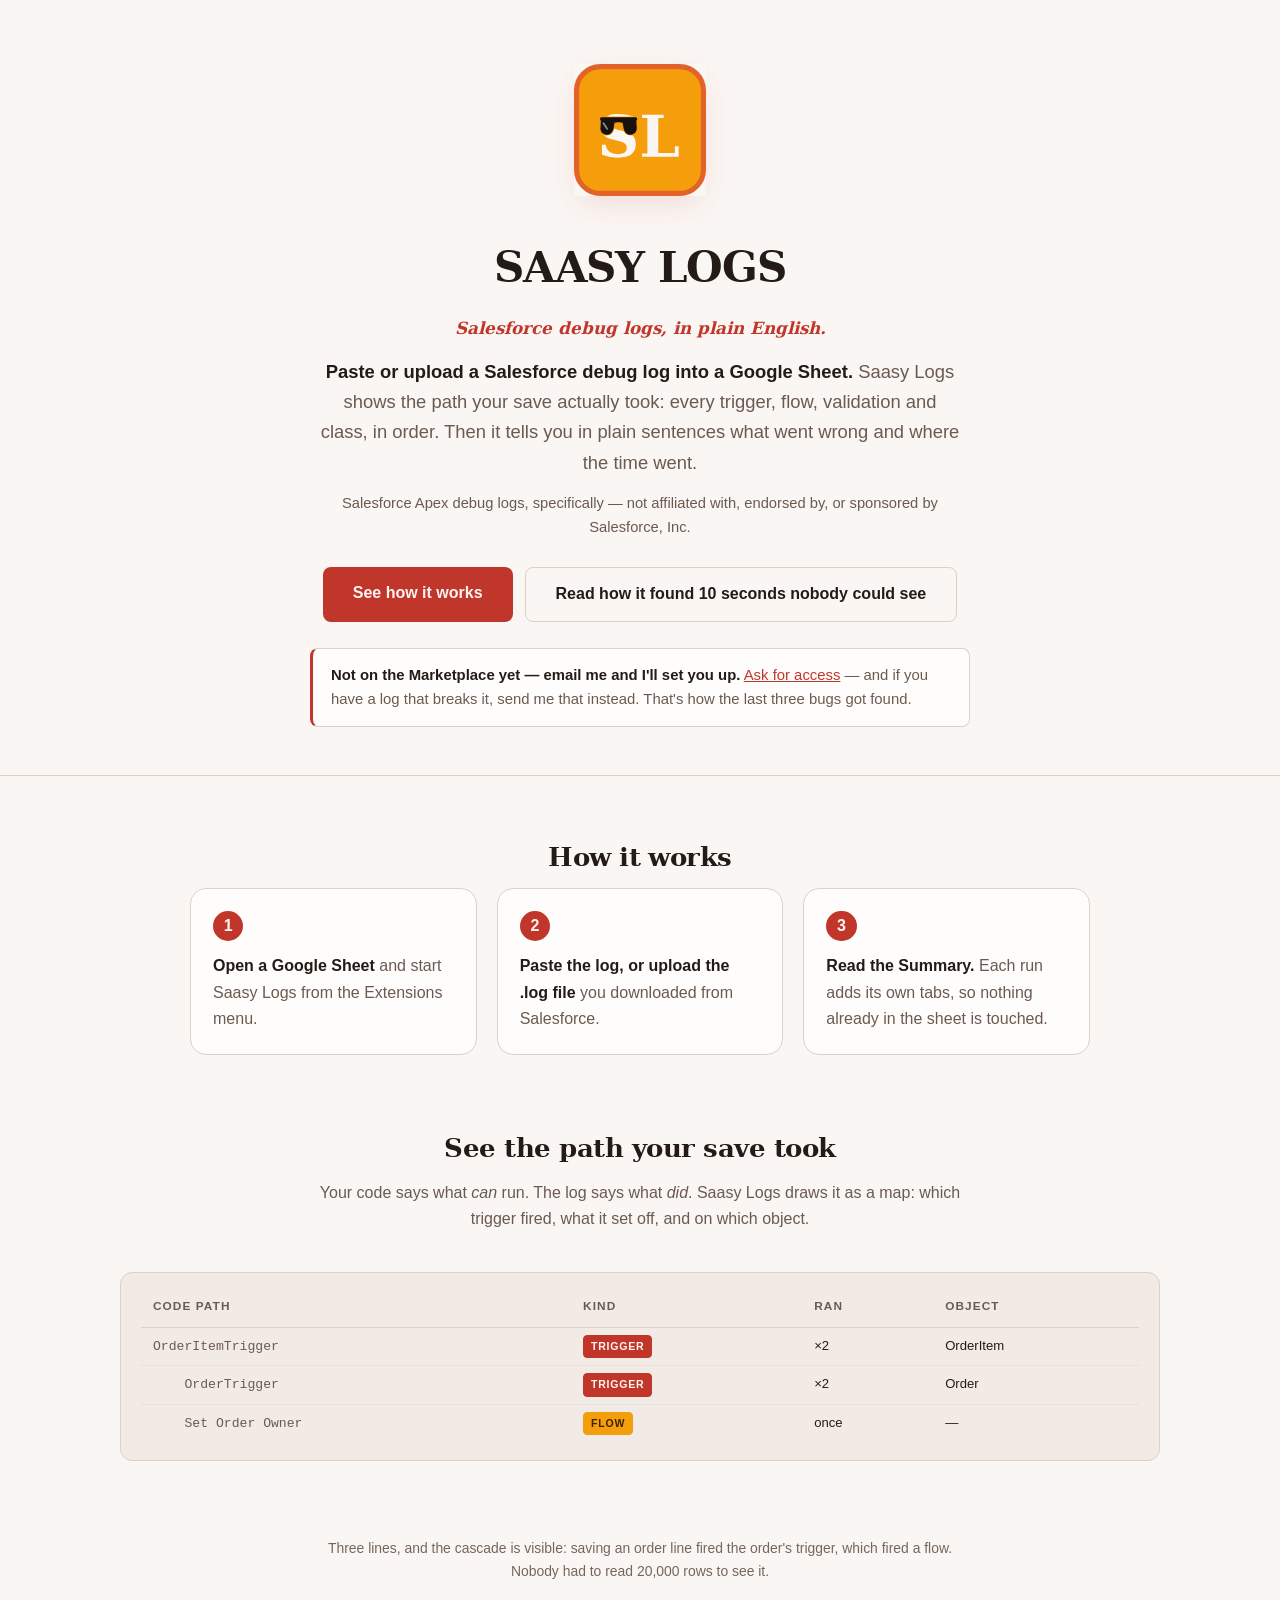
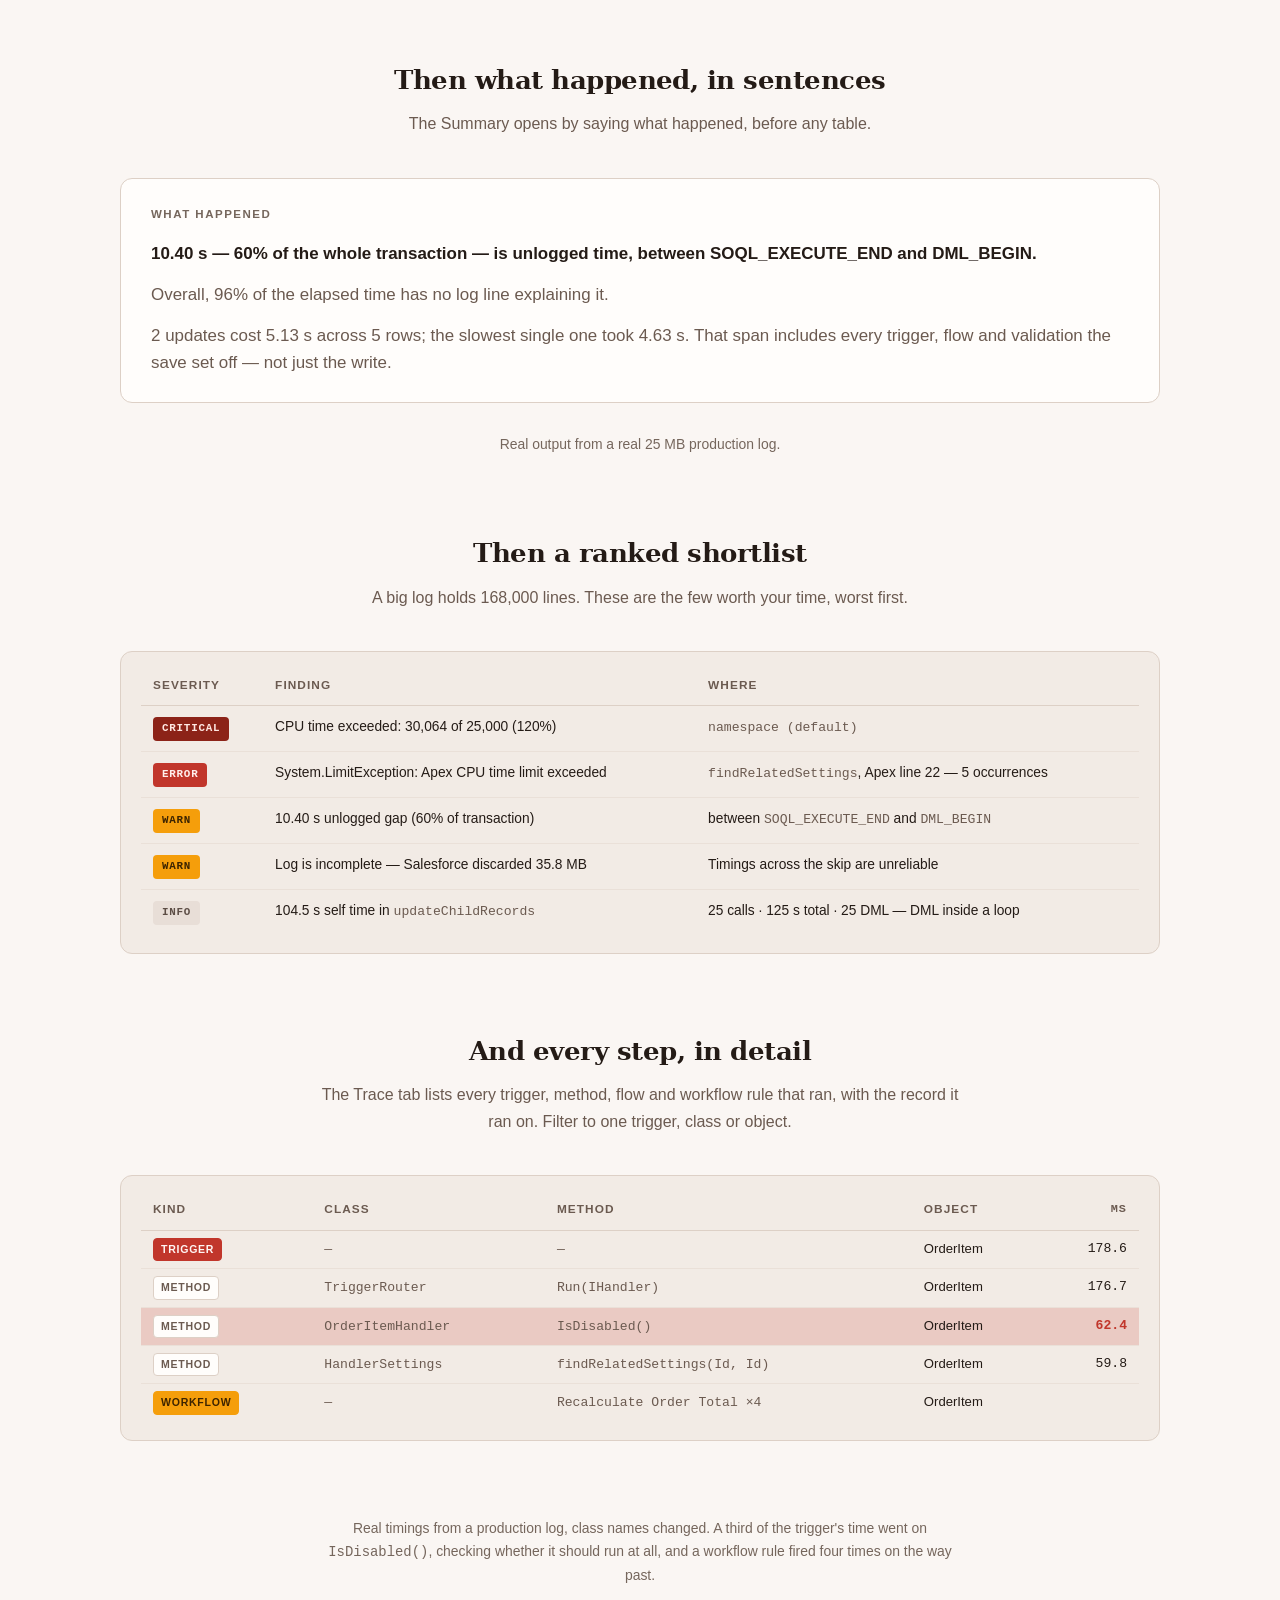
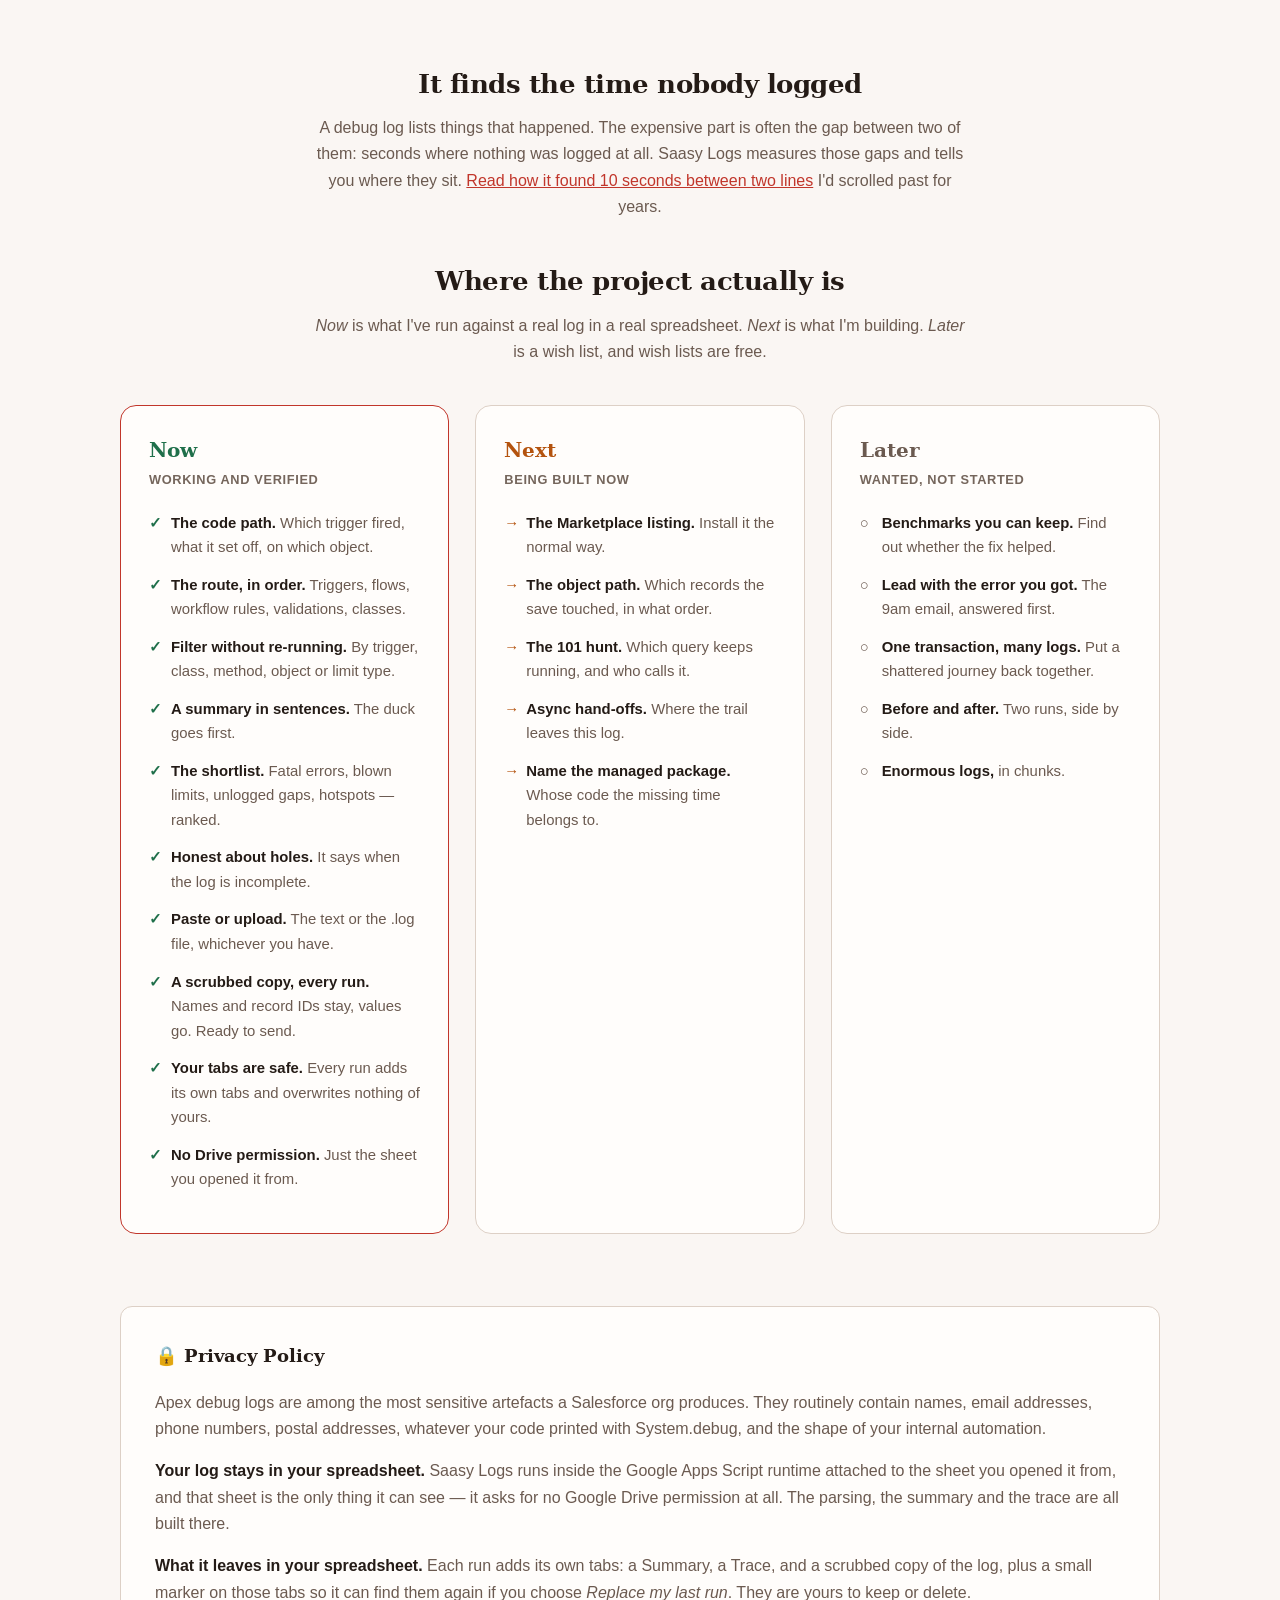
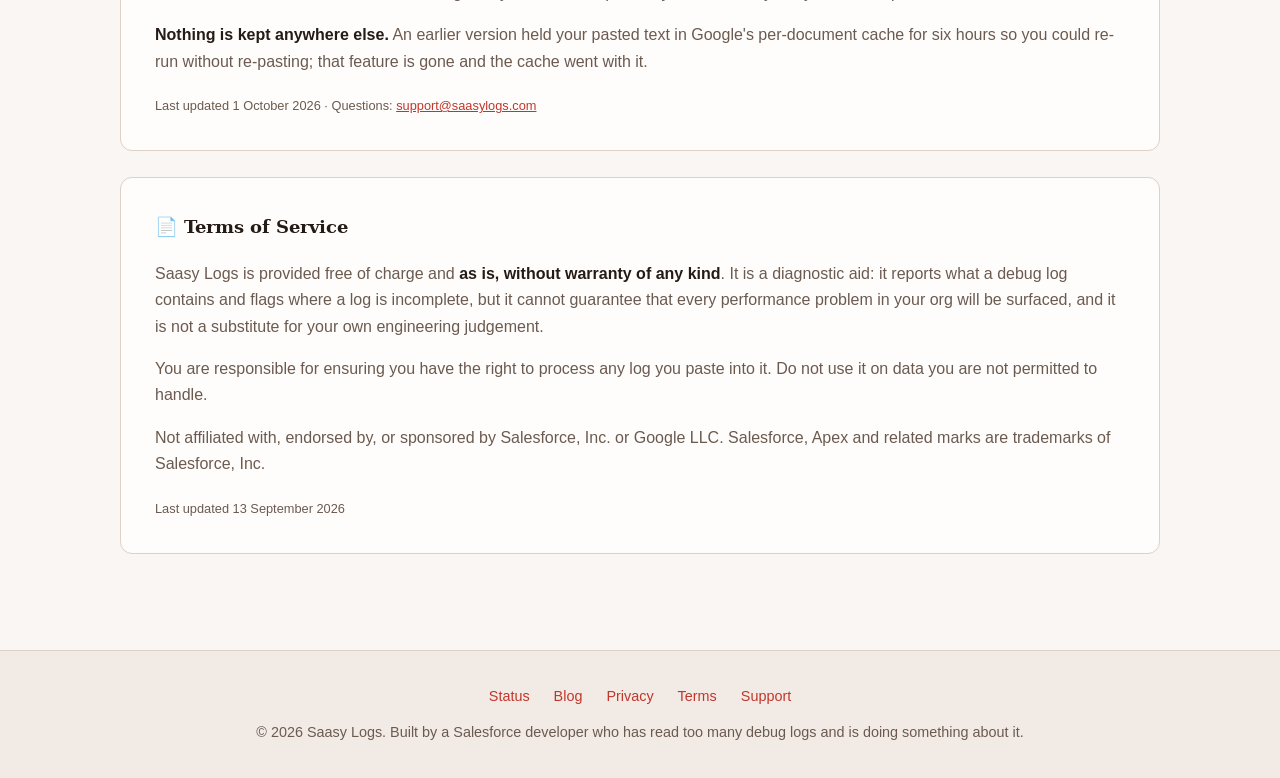
==== index.html @ 732eae60 "#85 Homepage says what it is first, in the order a newcomer needs Readers found the page hard to dig" ====
<!DOCTYPE html>
<html lang="en">
<head>
<meta charset="UTF-8">
<meta name="viewport" content="width=device-width, initial-scale=1.0">

<title>Saasy Logs — Salesforce Debug Log Analyzer for Google Sheets</title>
<meta name="description" content="Paste or upload a Salesforce debug log into a Google Sheet and see the path your save actually took: every trigger, flow and class, in order, then what went wrong and where the time went.">
<link rel="canonical" href="https://saasylogs.com/">

<!-- Two theme-colors so the browser chrome follows the user's system setting. -->
<meta name="theme-color" content="#faf6f3" media="(prefers-color-scheme: light)">
<meta name="theme-color" content="#17120f" media="(prefers-color-scheme: dark)">

<!-- Open Graph / Twitter so shared links preview properly -->
<meta property="og:type" content="website">
<meta property="og:url" content="https://saasylogs.com/">
<meta property="og:site_name" content="Saasy Logs">
<meta property="og:title" content="Saasy Logs — Salesforce Debug Log Analyzer for Google Sheets">
<meta property="og:description" content="Stop scrolling 25 MB of raw log. See which triggers, flows and workflow rules actually ran, in what order, on which records — in a spreadsheet.">
<meta name="twitter:card" content="summary_large_image">
<meta name="twitter:title" content="Saasy Logs — Salesforce Debug Log Analyzer">
<meta name="twitter:description" content="Salesforce Apex debug logs, read back as the path your transaction actually took — triggers, flows, workflow rules and classes, in the order they ran.">

<!--
  Two marks, deliberately. logo.svg is the SL monogram — Marigold with an
  Ember keyline baked into the file, because Google, Slack and LinkedIn all
  render it on backgrounds of their own and CSS reaches none of them.
  favicon.svg is the sunglasses alone, Soot on a Marigold tile: at 16-32px a
  4% keyline is sub-pixel and turns to mush, so the small mark takes its
  contrast from the tile instead, at 8.65:1.
  .ico is listed last as a fallback for browsers that ignore SVG icons.

  This used to say "the glasses left the logo - letters cannot wear sunglasses
  and still be letters." They came back on 21 Sept and they do both, but only
  because of a Marigold halo that keeps the black glass off the white letter.
  brand/README.md has the position and why it is not a free parameter.

  VERSION EACH URL INDEPENDENTLY. Browsers cache favicons far more aggressively
  than anything else on a page - often past a hard reload, sometimes
  indefinitely - so the blue mark survived the recolour on machines that had
  already seen it. Bump a number only when THAT file's bytes change:

    favicon*        v=2   unchanged since 19 Sept
    logo.svg        v=3   sunglasses, 21 Sept
    og-image.png    v=4   rebuilt twice after v=3 while the glasses moved

  og-image is the cautionary one. It went to v=3, then the image was
  regenerated twice at different glasses heights without the number moving -
  so for two commits the tag promised a file that had already changed under
  it. A regenerated asset needs a bump even when nothing in the HTML did.
-->
<link rel="icon" type="image/svg+xml" href="/brand/favicon.svg?v=2">
<link rel="apple-touch-icon" href="/brand/favicon-180.png?v=2">
<link rel="icon" type="image/png" sizes="32x32" href="/brand/favicon-32.png?v=2">
<link rel="icon" href="/brand/favicon.ico?v=2" sizes="any">
<!--
  og:image is 1200x630, not the 512 square it used to be. twitter:card above
  has always said summary_large_image, which wants roughly 1.91:1 - handed a
  square, the card either crops it or quietly downgrades. The tag claimed a
  layout the image could not fill. 1200x630 is what both LinkedIn and X read.
-->
<meta property="og:image" content="https://saasylogs.com/og-image.png?v=4">
<meta property="og:image:width" content="1200">
<meta property="og:image:height" content="630">
<meta property="og:image:alt" content="Saasy Logs: an S and L monogram wearing sunglasses, over the words Saasy Logs">
<meta name="twitter:image" content="https://saasylogs.com/og-image.png?v=4">

<link rel="stylesheet" href="/styles.css?v=3">
</head>
<body>

<header>
  <!-- ?v=3: logo.svg changed on 21 Sept (the sunglasses came back). The
       favicons below are still v=2 because those files did NOT change - the
       point of the query string is to move only when the bytes do. -->
  <img class="logo" src="/brand/logo.svg?v=3" width="132" height="132"
       alt="Saasy Logs logo: an S and L monogram wearing sunglasses">

  <h1>SAASY LOGS</h1>

  <p class="kicker">Salesforce debug logs, in plain English.</p>

  <!--
    REWRITTEN 1 Oct: readers found the page hard to digest. The hero used to
    open on an idea ("The code is what events could happen, the debug log is
    what did") and only said what the product IS about 70 words in. The gap
    idea then came back twice more further down.

    The father-in-law test still holds (see the 24 Sept note in history): a
    newcomer, or someone choosing a tool for their team, has to get it without
    ever having read a log. So: what it is and what you do, in one paragraph,
    path first per the Voice rule. The gap idea moved to its own section below,
    said once, with the blog post that makes it land.

    The SaaS pun was the kicker. It needed explaining, which a kicker cannot
    do; the name still carries it.

    Keep this in step with the Marketplace short description. One message, no
    drift.
  -->
  <p class="tagline">
    <strong>Paste or upload a Salesforce debug log into a Google Sheet.</strong>
    Saasy&nbsp;Logs shows the path your save actually took: every trigger, flow,
    validation and class, in order. Then it tells you in plain sentences what
    went wrong and where the time went.
  </p>

  <p class="scope">
    Salesforce Apex debug logs, specifically — not affiliated with, endorsed by,
    or sponsored by Salesforce,&nbsp;Inc.
  </p>

  <!--
    The second CTA points at ONE post, not the blog index.

    Randi's father-in-law — blue collar, not technical — read that post and
    found it sold the tool better than this page did. That is the data point
    that matters: a non-technical reader understood the post and did not
    understand the page. The post opens on two adjacent log lines with eleven
    seconds between them, which needs no Salesforce knowledge at all, because
    the finding is about TIME rather than about Apex.

    Sending someone to the blog index instead makes them hunt for that, and
    the index leads with whatever is newest. The footer keeps the general
    link; this one goes where the argument is.
  -->
  <div class="cta-row">
    <a href="#how" class="cta-btn">See how it works</a>
    <a href="https://salesforcegirl.hashnode.dev/logs-record-events-not-silence"
       class="cta-btn secondary">Read how it found 10&nbsp;seconds nobody could see</a>
  </div>

  <!--
    The word "beta" is gone, and not for polish. Google lists "the app is
    still being tested and not publicly ready" as a common cause of a
    Marketplace listing failing review, and the reviewer follows the link on
    the listing to this page. A page that announces it is in beta answers that
    question for them.

    What replaces it says the same true thing — it is not on the Marketplace
    yet, so getting it is a conversation — without using the word that reads
    as "unfinished". The ask for breaking logs stays; it is the most useful
    sentence on the page and it has actually worked.
  -->
  <p class="notice">
    <strong>Not on the Marketplace yet — email me and I'll set you up.</strong>
    <a href="mailto:support@saasylogs.com?subject=Saasy%20Logs%20access">Ask
    for access</a> — and if you have a log that breaks it, send me that instead.
    That's how the last three bugs got found.
  </p>
</header>

<main>
  <div class="wrap">

    <!--
      ORDER, 1 Oct: how it works, then the path, then what happened, then the
      shortlist, then the full trace, then the gaps. Path first per the Voice
      rule and because it is the thing nobody else shows. Each heading says
      what its section holds, so the page reads from the headings alone.
    -->
    <h2 class="section-title" id="how">How it works</h2>
    <ol class="steps">
      <li><strong>Open a Google Sheet</strong> and start Saasy&nbsp;Logs from the
        Extensions menu.</li>
      <li><strong>Paste the log, or upload the .log file</strong> you downloaded
        from Salesforce.</li>
      <li><strong>Read the Summary.</strong> Each run adds its own tabs, so
        nothing already in the sheet is touched.</li>
    </ol>

    <h2 class="section-title">See the path your save took</h2>
    <p class="section-sub">
      Your code says what <em>can</em> run. The log says what <em>did</em>.
      Saasy&nbsp;Logs draws it as a map: which trigger fired, what it set off,
      and on which object.
    </p>

    <!--
      Real shape from a real log: a line-item trigger fires the parent's
      trigger, which fires a flow. Names are invented (the originals belong to
      somebody's org) and the timings are left off, because the per-step totals
      add up across repeated runs and read as nonsense out of context.
    -->
    <div class="sample">
      <table class="trace">
        <caption class="sr-only">Example code path: the top-level steps a save went through</caption>
        <thead>
          <tr><th>Code path</th><th>Kind</th><th>Ran</th><th>Object</th></tr>
        </thead>
        <tbody>
          <tr><td><code>OrderItemTrigger</code></td><td><span class="k k-trig">Trigger</span></td><td>×2</td><td>OrderItem</td></tr>
          <tr><td><code>&nbsp;&nbsp;&nbsp;&nbsp;OrderTrigger</code></td><td><span class="k k-trig">Trigger</span></td><td>×2</td><td>Order</td></tr>
          <tr><td><code>&nbsp;&nbsp;&nbsp;&nbsp;Set Order Owner</code></td><td><span class="k k-wf">Flow</span></td><td>once</td><td>—</td></tr>
        </tbody>
      </table>
    </div>

    <p class="story-note">
      Three lines, and the cascade is visible: saving an order line fired the
      order's trigger, which fired a flow. Nobody had to read 20,000 rows to see it.
    </p>

    <h2 class="section-title">Then what happened, in sentences</h2>
    <p class="section-sub">
      The Summary opens by saying what happened, before any table.
    </p>

    <div class="story">
      <div class="story-head">What happened</div>
      <p class="lead">
        10.40&nbsp;s — 60% of the whole transaction — is unlogged time, between
        SOQL_EXECUTE_END and DML_BEGIN.
      </p>
      <p class="rest">
        Overall, 96% of the elapsed time has no log line explaining it.
      </p>
      <p class="rest">
        2 updates cost 5.13&nbsp;s across 5 rows; the slowest single one took
        4.63&nbsp;s. That span includes every trigger, flow and validation the save
        set off — not just the write.
      </p>
    </div>

    <p class="story-note">
      Real output from a real 25&nbsp;MB production log.
    </p>

    <h2 class="section-title">Then a ranked shortlist</h2>
    <p class="section-sub">
      A big log holds 168,000 lines. These are the few worth your time, worst first.
    </p>

    <div class="sample">
      <table>
        <caption class="sr-only">Example ranked findings from a debug log</caption>
        <thead>
          <tr><th scope="col">Severity</th><th scope="col">Finding</th><th scope="col">Where</th></tr>
        </thead>
        <tbody>
          <tr>
            <td><span class="sev sev-crit">CRITICAL</span></td>
            <td>CPU time exceeded: 30,064 of 25,000 (120%)</td>
            <td><code>namespace (default)</code></td>
          </tr>
          <tr>
            <td><span class="sev sev-err">ERROR</span></td>
            <td>System.LimitException: Apex CPU time limit exceeded</td>
            <td><code>findRelatedSettings</code>, Apex line 22 — 5 occurrences</td>
          </tr>
          <tr>
            <td><span class="sev sev-warn">WARN</span></td>
            <td>10.40 s unlogged gap (60% of transaction)</td>
            <td>between <code>SOQL_EXECUTE_END</code> and <code>DML_BEGIN</code></td>
          </tr>
          <tr>
            <td><span class="sev sev-warn">WARN</span></td>
            <td>Log is incomplete — Salesforce discarded 35.8 MB</td>
            <td>Timings across the skip are unreliable</td>
          </tr>
          <tr>
            <td><span class="sev sev-info">INFO</span></td>
            <td>104.5 s self time in <code>updateChildRecords</code></td>
            <td>25 calls · 125 s total · 25 DML — DML inside a loop</td>
          </tr>
        </tbody>
      </table>
    </div>

    <h2 class="section-title">And every step, in detail</h2>
    <p class="section-sub">
      The Trace tab lists every trigger, method, flow and workflow rule that ran,
      with the record it ran on. Filter to one trigger, class or object.
    </p>

    <div class="sample">
      <table class="trace">
        <caption class="sr-only">Excerpt of a trace, inside a trigger</caption>
        <thead>
          <tr><th>Kind</th><th>Class</th><th>Method</th><th>Object</th><th class="num">ms</th></tr>
        </thead>
        <tbody>
          <tr><td><span class="k k-trig">Trigger</span></td><td><code>—</code></td><td><code>—</code></td><td>OrderItem</td><td class="num">178.6</td></tr>
          <tr><td><span class="k">Method</span></td><td><code>TriggerRouter</code></td><td><code>Run(IHandler)</code></td><td>OrderItem</td><td class="num">176.7</td></tr>
          <tr class="hot"><td><span class="k">Method</span></td><td><code>OrderItemHandler</code></td><td><code>IsDisabled()</code></td><td>OrderItem</td><td class="num">62.4</td></tr>
          <tr><td><span class="k">Method</span></td><td><code>HandlerSettings</code></td><td><code>findRelatedSettings(Id, Id)</code></td><td>OrderItem</td><td class="num">59.8</td></tr>
          <tr><td><span class="k k-wf">Workflow</span></td><td><code>—</code></td><td><code>Recalculate Order Total ×4</code></td><td>OrderItem</td><td class="num"></td></tr>
        </tbody>
      </table>
    </div>

    <p class="story-note">
      Real timings from a production log, class names changed. A third of the
      trigger's time went on <code>IsDisabled()</code>, checking whether it should
      run at all, and a workflow rule fired four times on the way past.
    </p>

    <h2 class="section-title">It finds the time nobody logged</h2>
    <p class="section-sub">
      A debug log lists things that happened. The expensive part is often the
      gap between two of them: seconds where nothing was logged at all. Saasy&nbsp;Logs
      measures those gaps and tells you where they sit.
      <a href="https://salesforcegirl.hashnode.dev/logs-record-events-not-silence">Read
      how it found 10&nbsp;seconds between two lines</a> I'd scrolled past for years.
    </p>

    <h2 class="section-title" id="status">Where the project actually is</h2>
    <p class="section-sub">
      <em>Now</em> is what I've run against a real log in a real spreadsheet.
      <em>Next</em> is what I'm building. <em>Later</em> is a wish list, and wish
      lists are free.
    </p>

    <div class="stage-grid">

      <!--
        "Scrub before you share. You choose what it keeps." was here until
        24 Sept and it was false. The opt-in flags it referred to
        (aliasApexNames, aliasSchema, aliasIds) exist only as Node CLI
        arguments — the add-on dialog calls scrubLog(text, {}) and offers no
        choice at all. A Now list headed "Working and verified" is the worst
        place on the site to overstate, and this one invited a reader to look
        for a control that is not there.

        What replaces it is two checkable facts, taken from the KEPT/REPLACED
        header in Scrub.gs: names and record IDs survive a default scrub,
        values do not. The tab is new as of the v0.2.0 push.
      -->
      <div class="stage-card is-now">
        <div class="stage-name now">Now</div>
        <div class="stage-sub">Working and verified</div>
        <ul class="feature-list">
          <li><strong>The code path.</strong> Which trigger fired, what it set off, on which object.</li>
          <li><strong>The route, in order.</strong> Triggers, flows, workflow rules, validations, classes.</li>
          <li><strong>Filter without re-running.</strong> By trigger, class, method, object or limit type.</li>
          <li><strong>A summary in sentences.</strong> The duck goes first.</li>
          <li><strong>The shortlist.</strong> Fatal errors, blown limits, unlogged gaps, hotspots — ranked.</li>
          <li><strong>Honest about holes.</strong> It says when the log is incomplete.</li>
          <li><strong>Paste or upload.</strong> The text or the .log file, whichever you have.</li>
          <li><strong>A scrubbed copy, every run.</strong> Names and record IDs stay, values go. Ready to send.</li>
          <li><strong>Your tabs are safe.</strong> Every run adds its own tabs and overwrites nothing of yours.</li>
          <li><strong>No Drive permission.</strong> Just the sheet you opened it from.</li>
        </ul>
      </div>

      <div class="stage-card is-next">
        <div class="stage-name next">Next</div>
        <div class="stage-sub">Being built now</div>
        <ul class="feature-list">
          <li><strong>The Marketplace listing.</strong> Install it the normal way.</li>
          <li><strong>The object path.</strong> Which records the save touched, in what order.</li>
          <li><strong>The 101 hunt.</strong> Which query keeps running, and who calls it.</li>
          <li><strong>Async hand-offs.</strong> Where the trail leaves this log.</li>
          <li><strong>Name the managed package.</strong> Whose code the missing time belongs to.</li>
        </ul>
      </div>

      <div class="stage-card is-later">
        <div class="stage-name later">Later</div>
        <div class="stage-sub">Wanted, not started</div>
        <ul class="feature-list">
          <li><strong>Benchmarks you can keep.</strong> Find out whether the fix helped.</li>
          <li><strong>Lead with the error you got.</strong> The 9am email, answered first.</li>
          <li><strong>One transaction, many logs.</strong> Put a shattered journey back together.</li>
          <li><strong>Before and after.</strong> Two runs, side by side.</li>
          <li><strong>Enormous logs,</strong> in chunks.</li>
        </ul>
      </div>



    </div>

    <section class="legal-section" id="privacy">
      <h3>🔒 Privacy Policy</h3>
      <p>
        Apex debug logs are among the most sensitive artefacts a Salesforce org
        produces. They routinely contain names, email addresses, phone numbers,
        postal addresses, whatever your code printed with System.debug, and the
        shape of your internal automation.
      </p>
      <!--
        Rewritten 24 Sept against the Tone rule about arguing with an
        accusation nobody made. The old version ran: "does not collect, store,
        transmit or receive" / "makes no external network requests" / "contains
        no analytics or tracking" / "requests no Google Drive permission" /
        "We operate no server and hold no account" / "no data of yours ever
        reaches us" — seven denials, and the reader ends up wondering who we
        were arguing with. Randi, 24 Sept: "i really dont like the arguments to
        no one".

        Same facts, stated as what happens. "It runs inside the spreadsheet you
        opened it from" IS "there is no server", and it is the version a reader
        can picture. The scope sentence does the work the Drive denial was
        doing, and it is checkable — the consent screen lists it.

        One denial survives on purpose: the cache. That one answers a real
        question, because an earlier version DID keep text for six hours, and
        anyone who used it then is owed the change. A denial earns its place
        when it corrects something the reader might actually believe.
      -->
      <p>
        <strong>Your log stays in your spreadsheet.</strong> Saasy Logs runs
        inside the Google Apps Script runtime attached to the sheet you opened
        it from, and that sheet is the only thing it can see — it asks for no
        Google Drive permission at all. The parsing, the summary and the trace
        are all built there.
      </p>
      <!-- 1 Oct: what each run leaves behind is in the user's own file, but a
           privacy policy should still say what gets written, not only what
           does not. -->
      <p>
        <strong>What it leaves in your spreadsheet.</strong> Each run adds its
        own tabs: a Summary, a Trace, and a scrubbed copy of the log, plus a
        small marker on those tabs so it can find them again if you choose
        <em>Replace my last run</em>. They are yours to keep or delete.
      </p>
      <p>
        <strong>Nothing is kept anywhere else.</strong> An earlier
        version held your pasted text in Google's per-document cache for six
        hours so you could re-run without re-pasting; that feature is gone and
        the cache went with it.
      </p>
      <p class="updated">Last updated 1 October 2026 · Questions: <a href="mailto:support@saasylogs.com">support@saasylogs.com</a></p>
    </section>

    <section class="legal-section" id="terms">
      <h3>📄 Terms of Service</h3>
      <p>
        Saasy Logs is provided free of charge and <strong>as is, without warranty of
        any kind</strong>. It is a diagnostic aid: it reports what a debug log
        contains and flags where a log is incomplete, but it cannot guarantee that
        every performance problem in your org will be surfaced, and it is not a
        substitute for your own engineering judgement.
      </p>
      <p>
        You are responsible for ensuring you have the right to process any log you
        paste into it. Do not use it on data you are not permitted to handle.
      </p>
      <p>
        Not affiliated with, endorsed by, or sponsored by Salesforce, Inc. or Google
        LLC. Salesforce, Apex and related marks are trademarks of Salesforce, Inc.
      </p>
      <p class="updated">Last updated 13 September 2026</p>
    </section>

  </div>
</main>

<footer>
  <nav aria-label="Footer">
    <a href="#status">Status</a>
    <a href="https://salesforcegirl.hashnode.dev/">Blog</a>
    <a href="#privacy">Privacy</a>
    <a href="#terms">Terms</a>
    <a href="mailto:support@saasylogs.com">Support</a>
  </nav>
  <p>&copy; 2026 Saasy Logs. Built by a Salesforce developer who has read too many debug logs and is doing something about it.</p>
</footer>

</body>
</html>
---- styles.css ----
/* ==========================================================================
   Saasy Logs — saasylogs.com
   ==========================================================================
   Lifted out of index.html on 20 Sept. It was 387 of the file's 697 lines,
   so anyone opening the page to read the markup scrolled past the entire
   stylesheet first.

   No build step, no preprocessor, no framework. One file, served as-is.
   Custom properties carry the palette; everything else is plain CSS in the
   order the page uses it: tokens, base, header, sections, samples, roadmap,
   legal, footer.
   ========================================================================== */
/* ============================================================
     EMBER PALETTE

     Warm greys are brown-based, not blue-based. That is what lets
     them sit next to the fire ramp without the two reading as
     separate brands.

       Soot   #17120f   Honey    #fcd34d
       Ash    #221b17   Marigold #f59e0b
       Smoke  #3b302a   Copper   #e2622a
       Stone  #8c7d73   Ember    #c1362b
       Linen  #e8ded7   Auburn   #8c2318
       Chalk  #faf6f3

     Brand hues and severity hues are the same family here, so red
     must not become furniture:
       - the primary action is COPPER, never red
       - red stays reserved for ERROR (Ember) and CRITICAL (Auburn)
       - severity renders as a solid badge, so shape carries the
         signal before hue does — survives greyscale and colour
         blindness

     Light is the default. Dark is applied via prefers-color-scheme,
     so the page follows the reader's system setting with no toggle.
     ============================================================ */

  :root {
    color-scheme: light dark;

    --bg-main:    #faf6f3;   /* Chalk  */
    --bg-card:    #fffdfb;
    --bg-deep:    #f2ebe5;
    --border:     #ddd0c6;
    --border-soft:#eae0d8;

    --text-main:  #241b16;
    --text-muted: #6b5a50;
    /* Stone itself (#8c7d73) only reaches 3.7:1 on Chalk — fine for a border,
       not for the small print it's used on here. Darkened to clear AA at 4.5. */
    --text-faint: #75665c;

    --accent:       #c1362b; /* Ember — better contrast on light */
    --accent-hover: #9e2a21;
    --on-accent:    #fff5f3;
    --accent-glow:  rgba(193, 54, 43, .18);

    --sev-crit-bg: #8c2318;  --sev-crit-fg: #ffe8e3;
    --sev-err-bg:  #c1362b;  --sev-err-fg:  #fff0ed;
    --sev-warn-bg: #f59e0b;  --sev-warn-fg: #3d2400;
    --sev-info-bg: #e8ded7;  --sev-info-fg: #5c4d45;

    --now-fg:   #1f6f4a;
    --next-fg:  #b4530e;
    --later-fg: #6b5a50;
  }

  @media (prefers-color-scheme: dark) {
    :root {
      --bg-main:    #17120f;   /* Soot  */
      --bg-card:    #221b17;   /* Ash   */
      --bg-deep:    #120e0b;
      --border:     #3b302a;   /* Smoke */
      --border-soft:#2c2420;

      --text-main:  #faf6f3;   /* Chalk */
      --text-muted: #b6a498;
      --text-faint: #8c7d73;   /* Stone */

      --accent:       #e2622a; /* Copper — reads better on dark */
      --accent-hover: #f57d45;
      --on-accent:    #1f0d04;
      --accent-glow:  rgba(226, 98, 42, .22);

      --sev-crit-bg: #8c2318;  --sev-crit-fg: #ffe8e3;
      --sev-err-bg:  #c1362b;  --sev-err-fg:  #fff0ed;
      --sev-warn-bg: #f59e0b;  --sev-warn-fg: #3d2400;
      --sev-info-bg: #3b302a;  --sev-info-fg: #cbb9ac;

      --now-fg:   #5cc08d;
      --next-fg:  #f0a052;
      --later-fg: #a8978c;
    }
  }

  *, *::before, *::after { box-sizing: border-box; }

  body {
    font-family: -apple-system, BlinkMacSystemFont, "Segoe UI", Roboto, Helvetica, Arial, sans-serif;
    background-color: var(--bg-main);
    color: var(--text-main);
    line-height: 1.65;
    margin: 0;
  }

  a { color: var(--accent); }

  :focus-visible {
    outline: 2px solid var(--accent);
    outline-offset: 3px;
    border-radius: 4px;
  }

  .wrap { max-width: 1080px; margin: 0 auto; padding: 0 20px; }

  .sr-only {
    position: absolute; width: 1px; height: 1px;
    padding: 0; margin: -1px; overflow: hidden;
    clip: rect(0 0 0 0); white-space: nowrap; border: 0;
  }

  /* ---------------- header ---------------- */

  header {
    text-align: center;
    padding: 64px 20px 48px;
    border-bottom: 1px solid var(--border);
  }

  .logo {
    width: 132px;
    height: 132px;
    /* No border-radius here any more: the tile and its copper keyline are
       drawn inside logo.svg, so a CSS radius clipped the corners of a shape
       that already had its own. The file has to carry them regardless —
       Google, Slack and LinkedIn render it without this stylesheet. */
    margin-bottom: 22px;
    box-shadow: 0 10px 30px -8px var(--accent-glow);
  }

  /* Titles in the logo's face.
   *
   * This used to be `"DejaVu Serif", Georgia, ...` with no webfont, on the
   * reasoning that a 350 KB download to set six headings was a bad trade.
   * The trade was real; the premise was not. DejaVu ships with Linux distros
   * and LibreOffice - it is NOT bundled with macOS or Windows. So the first
   * name in that stack matched almost nowhere, every visitor got Georgia, and
   * the titles were never in the logo's face at all. It looked correct while
   * being authored on a machine that happened to have the font.
   *
   * Subsetting to Latin-1 plus the punctuation the page actually uses brings
   * it to 24 KB, which is a different decision than 350 KB. Self-hosted, so
   * the page still makes zero third-party requests - no Google Fonts, nothing
   * that tells anyone else who visited.
   *
   * WOFF, not WOFF2: the machine this was built on has no brotli and no root
   * to install it. WOFF2 would be ~30% smaller. If you ever regenerate this
   * somewhere with brotli, use --flavor=woff2 and add it to the src list
   * ahead of the woff.
   *
   * Georgia stays as the fallback for the swap period and for anyone who
   * blocks webfonts. */
  @font-face {
    font-family: "Saasy Serif";
    src: url("/fonts/DejaVuSerif-Bold-subset.woff") format("woff");
    font-weight: 700;
    font-style: normal;
    font-display: swap;
  }

  h1, h2, .section-title, .stage-name, .legal-section h3 {
    font-family: "Saasy Serif", "DejaVu Serif", Georgia, "Times New Roman", serif;
    font-weight: 700;
  }

  h1 {
    font-size: clamp(2rem, 6vw, 2.6rem);
    margin: 8px 0 12px;
    letter-spacing: -.03em;
  }

  .kicker {
    /* Italic: the subset is Bold roman only, so this synthesises. Deliberate
       - shipping a second face for one line is the 350 KB mistake again. */
    font-family: "Saasy Serif", "DejaVu Serif", Georgia, "Times New Roman", serif;
    font-size: 1.05rem; font-style: italic;
    color: var(--accent); margin: 0 0 14px;
  }
  .tagline {
    font-size: 1.15rem;
    color: var(--text-muted);
    max-width: 640px;
    margin: 0 auto 14px;
  }
  .tagline strong { color: var(--text-main); font-weight: 650; }

  .scope {
    max-width: 640px; margin: 0 auto 26px;
    font-size: .92rem; color: var(--text-muted); line-height: 1.6;
  }


  .cta-row {
    display: flex; gap: 12px; justify-content: center;
    flex-wrap: wrap; margin-top: 28px;
  }

  .cta-btn {
    display: inline-block;
    background-color: var(--accent);
    color: var(--on-accent);
    padding: 13px 30px;
    font-weight: 700;
    border-radius: 8px;
    text-decoration: none;
    transition: transform .18s ease, background-color .18s ease;
  }
  .cta-btn:hover { transform: translateY(-2px); background-color: var(--accent-hover); }

  .cta-btn.secondary {
    background: transparent;
    color: var(--text-main);
    border: 1px solid var(--border);
  }
  .cta-btn.secondary:hover { background: var(--bg-card); border-color: var(--text-faint); }

  @media (prefers-reduced-motion: reduce) {
    .cta-btn, .stage-card { transition: none; }
    .cta-btn:hover { transform: none; }
  }

  /* ---------------- not-yet-installable notice ---------------- */

  .notice {
    max-width: 660px;
    margin: 26px auto 0;
    border: 1px solid var(--border);
    border-left: 3px solid var(--accent);
    background: var(--bg-card);
    border-radius: 8px;
    padding: 14px 18px;
    font-size: .93rem;
    color: var(--text-muted);
    text-align: left;
  }
  .notice strong { color: var(--text-main); }

  /* ---------------- sections ---------------- */

  main { padding: 60px 0 20px; }

  .section-title {
    text-align: center;
    font-size: 1.6rem;
    margin: 0 0 10px;
    letter-spacing: -.02em;
  }
  .section-sub {
    text-align: center;
    color: var(--text-muted);
    max-width: 660px;
    margin: 0 auto 40px;
  }

  /* ---------------- how it works (1 Oct) ---------------- */
  .steps {
    list-style: none; counter-reset: step; padding: 0;
    margin: 0 auto 72px; max-width: 900px;
    display: grid; grid-template-columns: repeat(auto-fit, minmax(220px, 1fr)); gap: 20px;
  }
  .steps li {
    counter-increment: step;
    background: var(--bg-card); border: 1px solid var(--border);
    border-radius: 16px; padding: 22px; color: var(--text-muted);
  }
  .steps li::before {
    content: counter(step);
    display: flex; align-items: center; justify-content: center;
    width: 1.9rem; height: 1.9rem; border-radius: 50%; margin-bottom: 12px;
    background: var(--accent); color: var(--on-accent); font-weight: 700;
  }
  .steps strong { color: var(--text-main); font-weight: 650; }

  /* ---------------- the narration ---------------- */

  .story {
    background: var(--bg-card);
    border: 1px solid var(--border);
    border-radius: 12px;
    padding: 26px 30px;
    margin-bottom: 30px;
  }
  .story-head {
    font-size: .72rem; letter-spacing: .13em; text-transform: uppercase;
    color: var(--text-faint); font-weight: 700; margin-bottom: 16px;
  }
  .story p {
    margin: 0 0 14px;
    font-size: 1.06rem;
    line-height: 1.6;
  }
  .story p:last-child { margin-bottom: 0; }
  .story .lead { font-weight: 650; color: var(--text-main); }
  .story .rest { color: var(--text-muted); }

  .story-note {
    text-align: center; color: var(--text-faint);
    font-size: .87rem; max-width: 640px; margin: 0 auto 76px;
  }

  /* ---------------- sample output ---------------- */

  .sample {
    background: var(--bg-deep);
    border: 1px solid var(--border);
    border-radius: 12px;
    padding: 18px 20px;
    overflow-x: auto;
    margin-bottom: 76px;
  }
  .sample table { border-collapse: collapse; width: 100%; min-width: 620px; font-size: .86rem; }
  .sample th {
    text-align: left; padding: 6px 12px 10px;
    color: var(--text-muted); font-weight: 600;
    border-bottom: 1px solid var(--border);
    font-size: .74rem; letter-spacing: .09em; text-transform: uppercase;
  }
  .sample td { padding: 10px 12px; border-bottom: 1px solid var(--border-soft); vertical-align: top; }
  .sample tr:last-child td { border-bottom: 0; }
  .sample code {
    font-family: "SF Mono", Menlo, Consolas, monospace;
    font-size: .82rem; color: var(--text-muted);
  }

  /* The trace sample. Tighter rows than the findings table because the point
     is the shape of the path, not the prose in any one row. */
  .sample table.trace { min-width: 660px; font-size: .82rem; }
  .sample table.trace td { padding: 7px 12px; }
  .sample table.trace .num { text-align: right; font-variant-numeric: tabular-nums;
                             font-family: "SF Mono", Menlo, Consolas, monospace; }
  .sample table.trace th.num { text-align: right; }
  .sample table.trace tr.hot td { background: var(--accent-glow); }
  .sample table.trace tr.hot .num { font-weight: 700; color: var(--accent); }
  .k {
    display: inline-block; font-size: .66rem; letter-spacing: .07em;
    text-transform: uppercase; font-weight: 700; padding: 2px 7px;
    border-radius: 4px; background: var(--bg-card); border: 1px solid var(--border);
    color: var(--text-muted); white-space: nowrap;
  }
  .k-trig { background: var(--accent); border-color: var(--accent); color: var(--on-accent); }
  .k-wf   { background: var(--sev-warn-bg); border-color: var(--sev-warn-bg); color: var(--sev-warn-fg); }

  /* Severity as a solid badge: shape reads before hue, so it still
     works in greyscale, in a screenshot, and for colourblind readers. */
  .sev {
    display: inline-block;
    font-weight: 700; font-size: .68rem; letter-spacing: .07em;
    white-space: nowrap; padding: 3px 9px; border-radius: 4px;
    font-family: "SF Mono", Menlo, Consolas, monospace;
  }
  .sev-crit { background: var(--sev-crit-bg); color: var(--sev-crit-fg); }
  .sev-err  { background: var(--sev-err-bg);  color: var(--sev-err-fg);  }
  .sev-warn { background: var(--sev-warn-bg); color: var(--sev-warn-fg); }
  .sev-info { background: var(--sev-info-bg); color: var(--sev-info-fg); }

  /* ---------------- now / next / later ---------------- */

  .stage-grid {
    display: grid;
    grid-template-columns: repeat(auto-fit, minmax(290px, 1fr));
    gap: 26px;
    margin-bottom: 72px;
  }

  .stage-card {
    background-color: var(--bg-card);
    border: 1px solid var(--border);
    border-radius: 16px;
    padding: 28px;
    transition: border-color .25s ease;
    display: flex; flex-direction: column;
  }
  .stage-card:hover { border-color: var(--text-faint); }
  .stage-card.is-now { border-color: var(--accent); }

  .stage-name { font-size: 1.25rem; font-weight: 700; margin-bottom: 2px; }
  .stage-name.now   { color: var(--now-fg); }
  .stage-name.next  { color: var(--next-fg); }
  .stage-name.later { color: var(--later-fg); }

  .stage-sub {
    font-size: .8rem; font-weight: 600; margin-bottom: 20px;
    color: var(--text-faint);
    letter-spacing: .05em; text-transform: uppercase;
  }

  .feature-list { list-style: none; padding: 0; margin: 0; color: var(--text-muted); font-size: .93rem; }

  /* The marker is absolutely positioned rather than a flex sibling. As flex
     items, <strong> and the text after it became separate columns and the
     bullet text laid out in two narrow stacks. This keeps the content inline. */
  .feature-list li { margin-bottom: 13px; position: relative; padding-left: 22px; }
  .feature-list li::before {
    content: "✓"; color: var(--now-fg); font-weight: 700;
    position: absolute; left: 0; top: 0;
  }
  .feature-list strong { color: var(--text-main); font-weight: 600; }
  .feature-list code { white-space: nowrap; }

  .stage-card.is-next .feature-list li::before  { content: "→"; color: var(--next-fg); }
  .stage-card.is-later .feature-list li::before { content: "○"; color: var(--later-fg); }

  /* ---------------- legal ---------------- */

  .legal-section {
    background-color: var(--bg-card);
    border: 1px solid var(--border);
    border-radius: 12px;
    padding: 34px;
    margin-bottom: 26px;
    scroll-margin-top: 24px;
  }
  .legal-section h3 { margin-top: 0; font-size: 1.15rem; }
  .legal-section p { color: var(--text-muted); }
  .legal-section p:last-child { margin-bottom: 0; }
  .legal-section strong { color: var(--text-main); }
  .updated { font-size: .8rem; color: var(--text-faint); margin-top: 20px !important; }

  /* ---------------- footer ---------------- */

  footer {
    background-color: var(--bg-deep);
    padding: 34px 20px;
    text-align: center;
    font-size: .9rem;
    color: var(--text-muted);
    border-top: 1px solid var(--border);
    margin-top: 50px;
  }
  footer nav { margin-bottom: 12px; }
  footer nav a { margin: 0 10px; text-decoration: none; }
  footer nav a:hover { text-decoration: underline; }
  footer p { margin: 6px 0; }
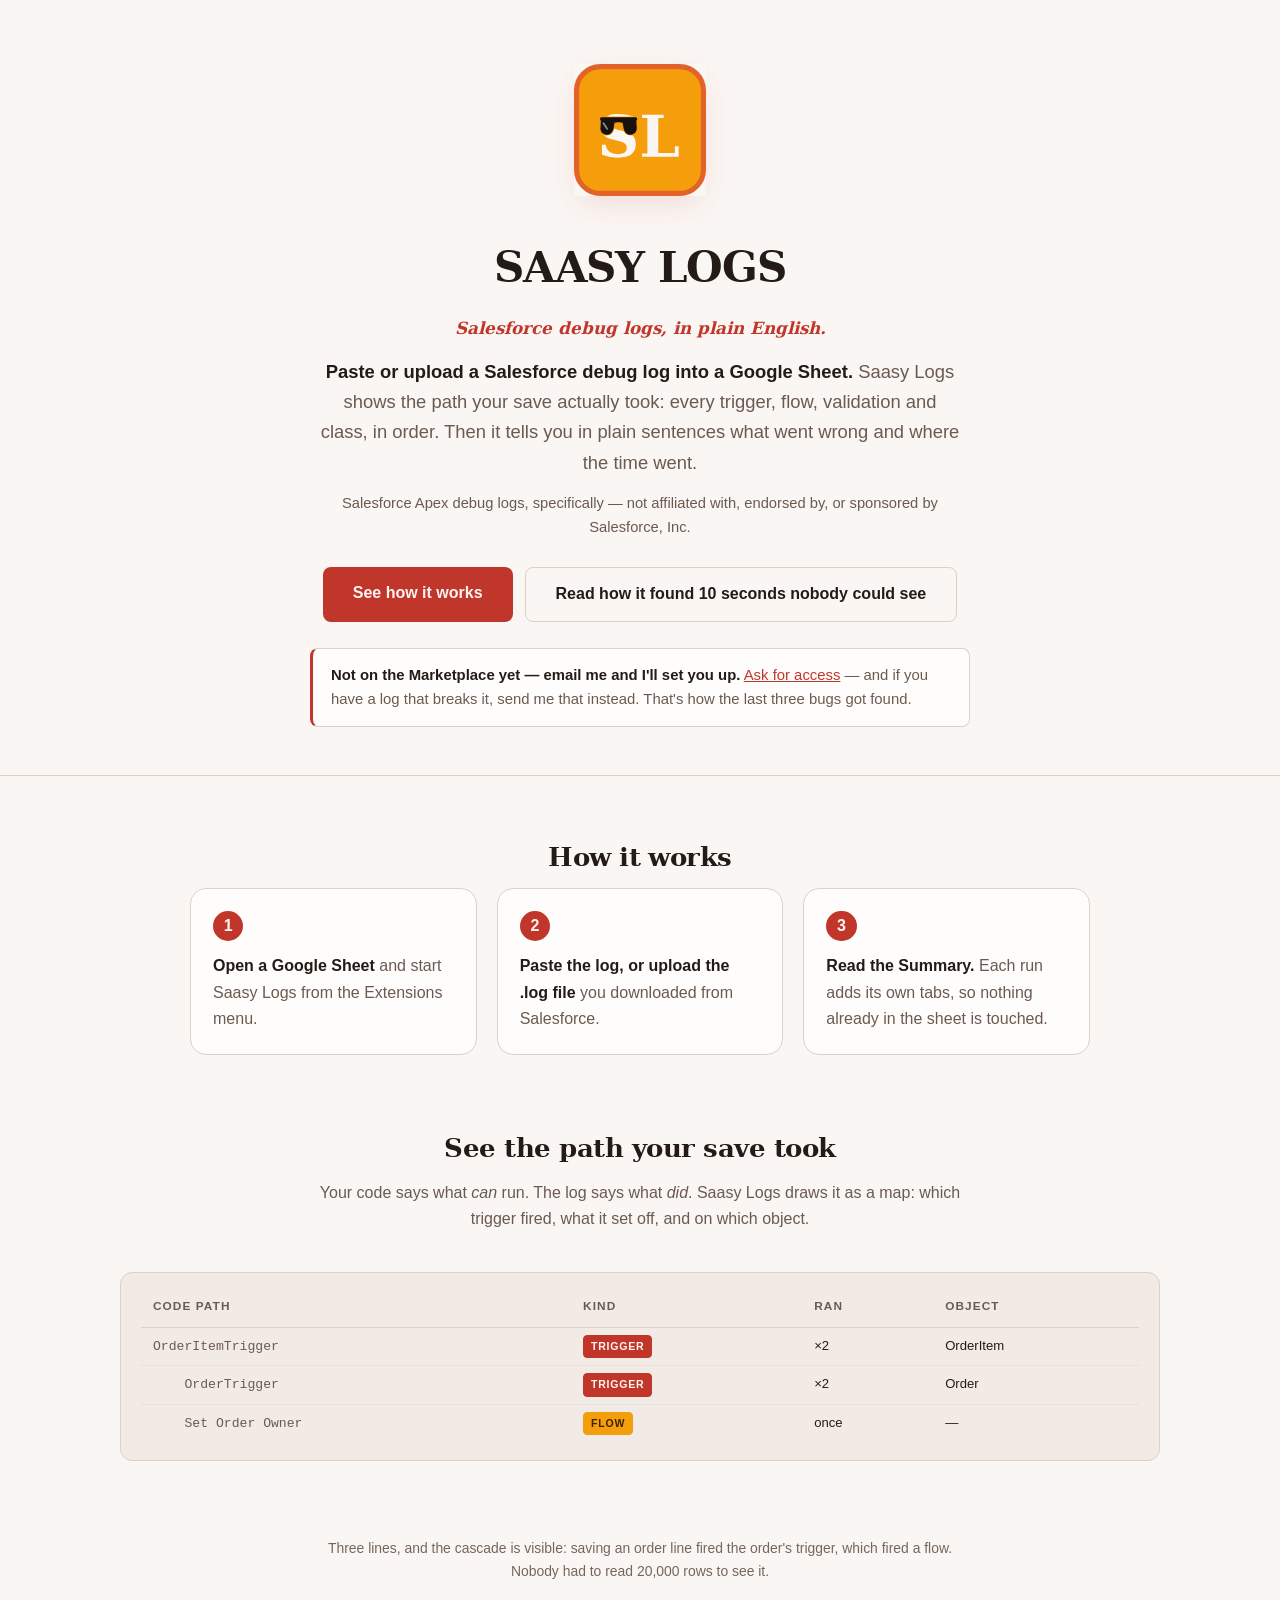
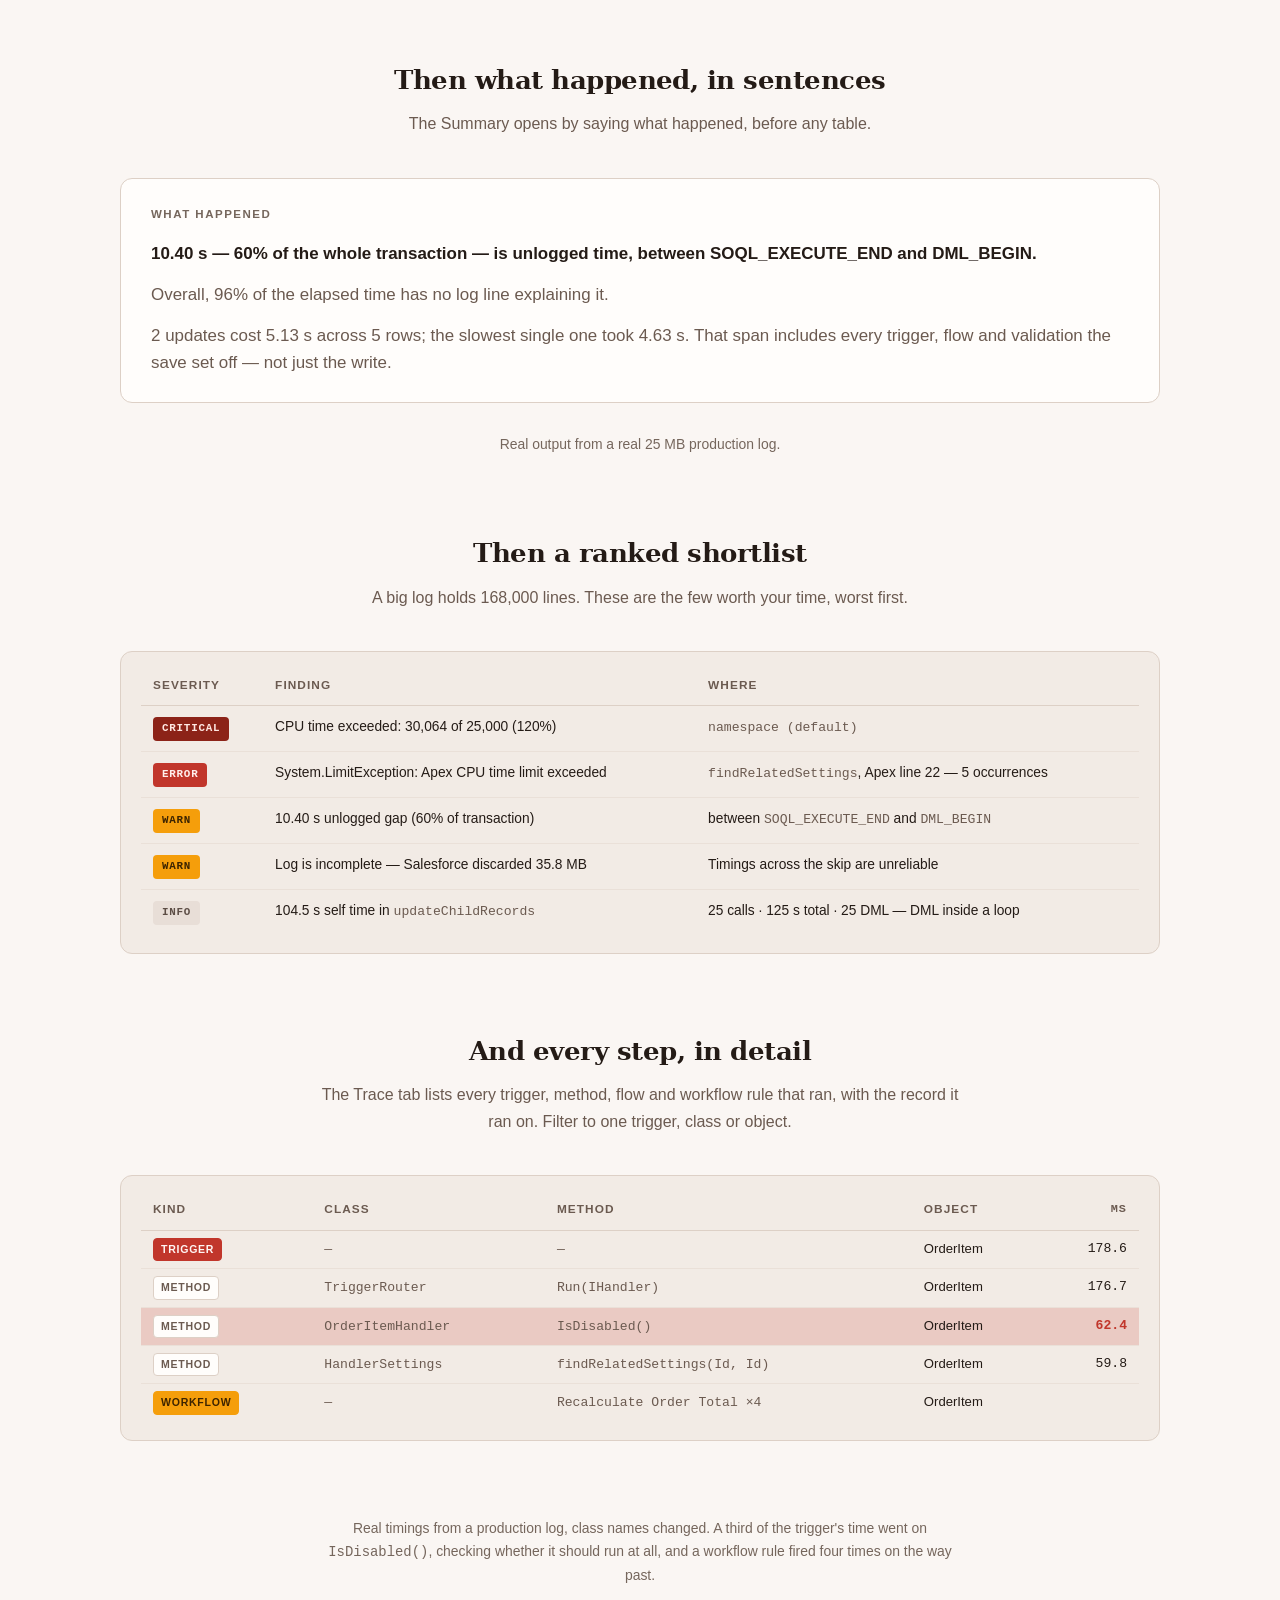
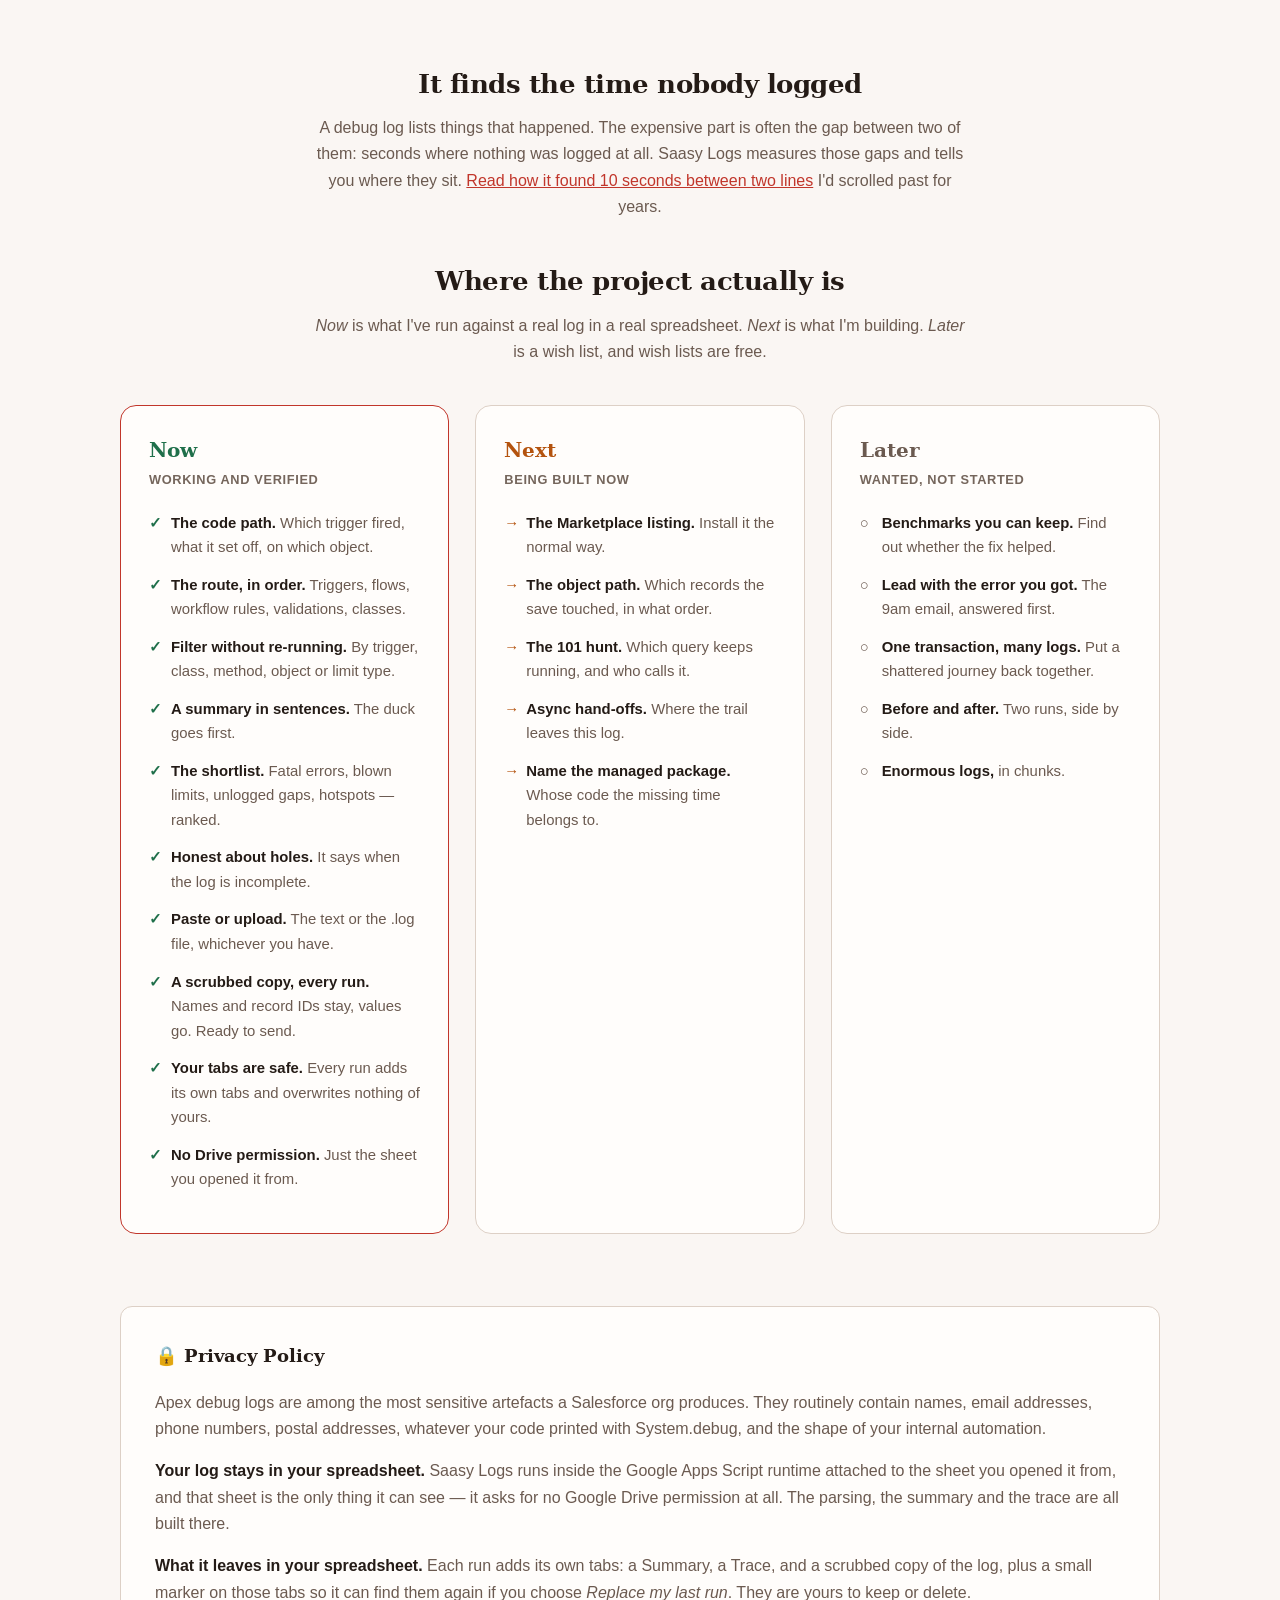
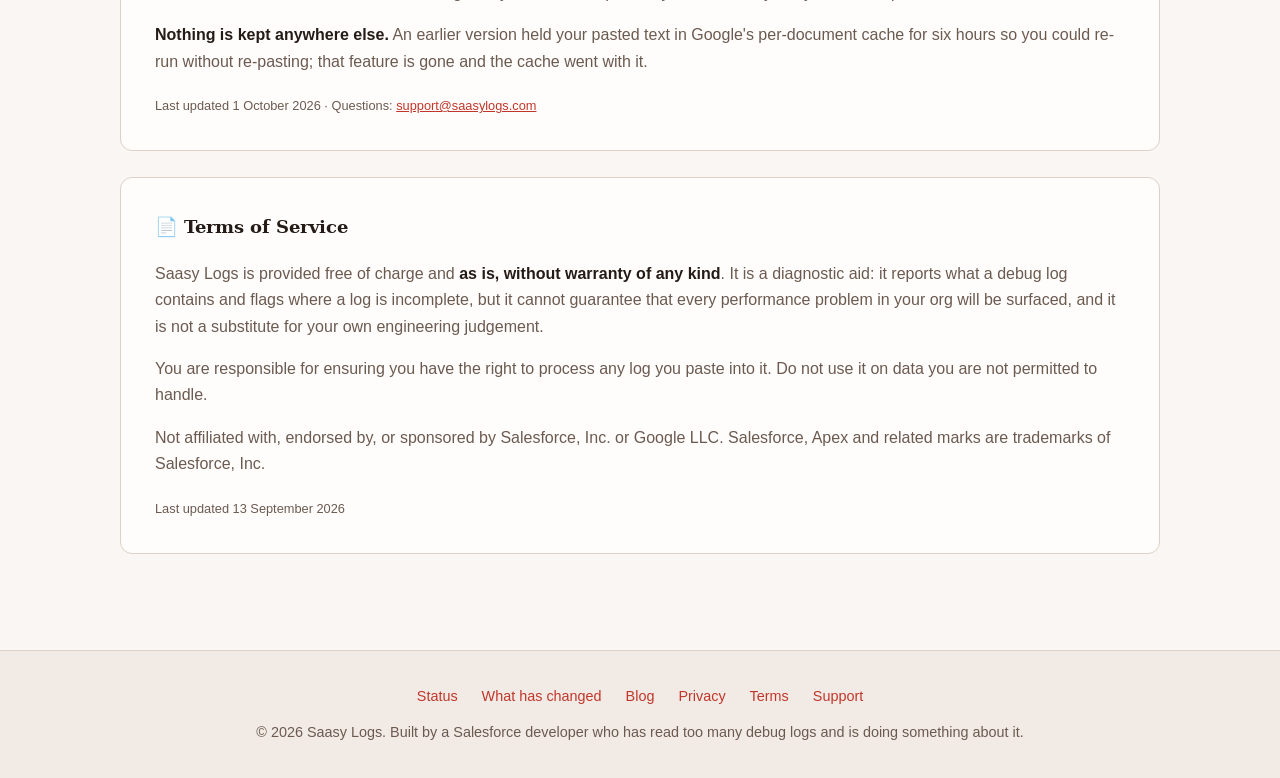
==== commit ac3042c7: "#86 What has changed: every release, newest first New /changes/ page, same shape as DwelLogs': known" ====
--- a/index.html
+++ b/index.html
@@ -66,7 +66,7 @@
 <meta property="og:image:alt" content="Saasy Logs: an S and L monogram wearing sunglasses, over the words Saasy Logs">
 <meta name="twitter:image" content="https://saasylogs.com/og-image.png?v=4">
 
-<link rel="stylesheet" href="/styles.css?v=3">
+<link rel="stylesheet" href="/styles.css?v=4">
 </head>
 <body>
 
@@ -451,6 +451,7 @@
 <footer>
   <nav aria-label="Footer">
     <a href="#status">Status</a>
+    <a href="/changes/">What has changed</a>
     <a href="https://salesforcegirl.hashnode.dev/">Blog</a>
     <a href="#privacy">Privacy</a>
     <a href="#terms">Terms</a>
--- a/styles.css
+++ b/styles.css
@@ -411,6 +411,27 @@
   .stage-card.is-next .feature-list li::before  { content: "→"; color: var(--next-fg); }
   .stage-card.is-later .feature-list li::before { content: "○"; color: var(--later-fg); }
 
+  /* ---------------- what has changed (/changes/, 1 Oct) ---------------- */
+  .changes { max-width: 46rem; margin: 0 auto; padding: 40px 20px 20px; }
+  .wordmark { display: flex; align-items: center; gap: 10px; margin: 0 0 32px; }
+  .wordmark .home { display: flex; align-items: center; gap: 8px;
+                    color: var(--text-main); text-decoration: none; font-size: 1.1rem; }
+  .wordmark .home:hover b { text-decoration: underline; }
+  .wordmark .top { margin-left: auto; font-weight: 600; text-decoration: none; }
+  .changes h1 { text-align: left; margin: 0 0 10px; }
+  .changes .lede { color: var(--text-muted); margin: 0 0 36px; }
+  .changes h2 { font-size: 1.2rem; margin: 0 0 10px; display: flex;
+                align-items: baseline; gap: 12px; flex-wrap: wrap; }
+  .changes h3 { font-size: .8rem; text-transform: uppercase; letter-spacing: .08em;
+                color: var(--text-faint); margin: 16px 0 6px; }
+  .changes ul { margin: 0; padding-left: 20px; color: var(--text-muted); }
+  .changes li { margin-bottom: 8px; }
+  .changes li strong { color: var(--text-main); }
+  .changes .when { font-size: .85rem; font-weight: 500; color: var(--text-faint);
+                   font-family: inherit; letter-spacing: 0; }
+  .change-block, .release { padding: 24px 0; border-top: 1px solid var(--border); }
+  .change-block p { color: var(--text-muted); margin: 0; }
+
   /* ---------------- legal ---------------- */
 
   .legal-section {
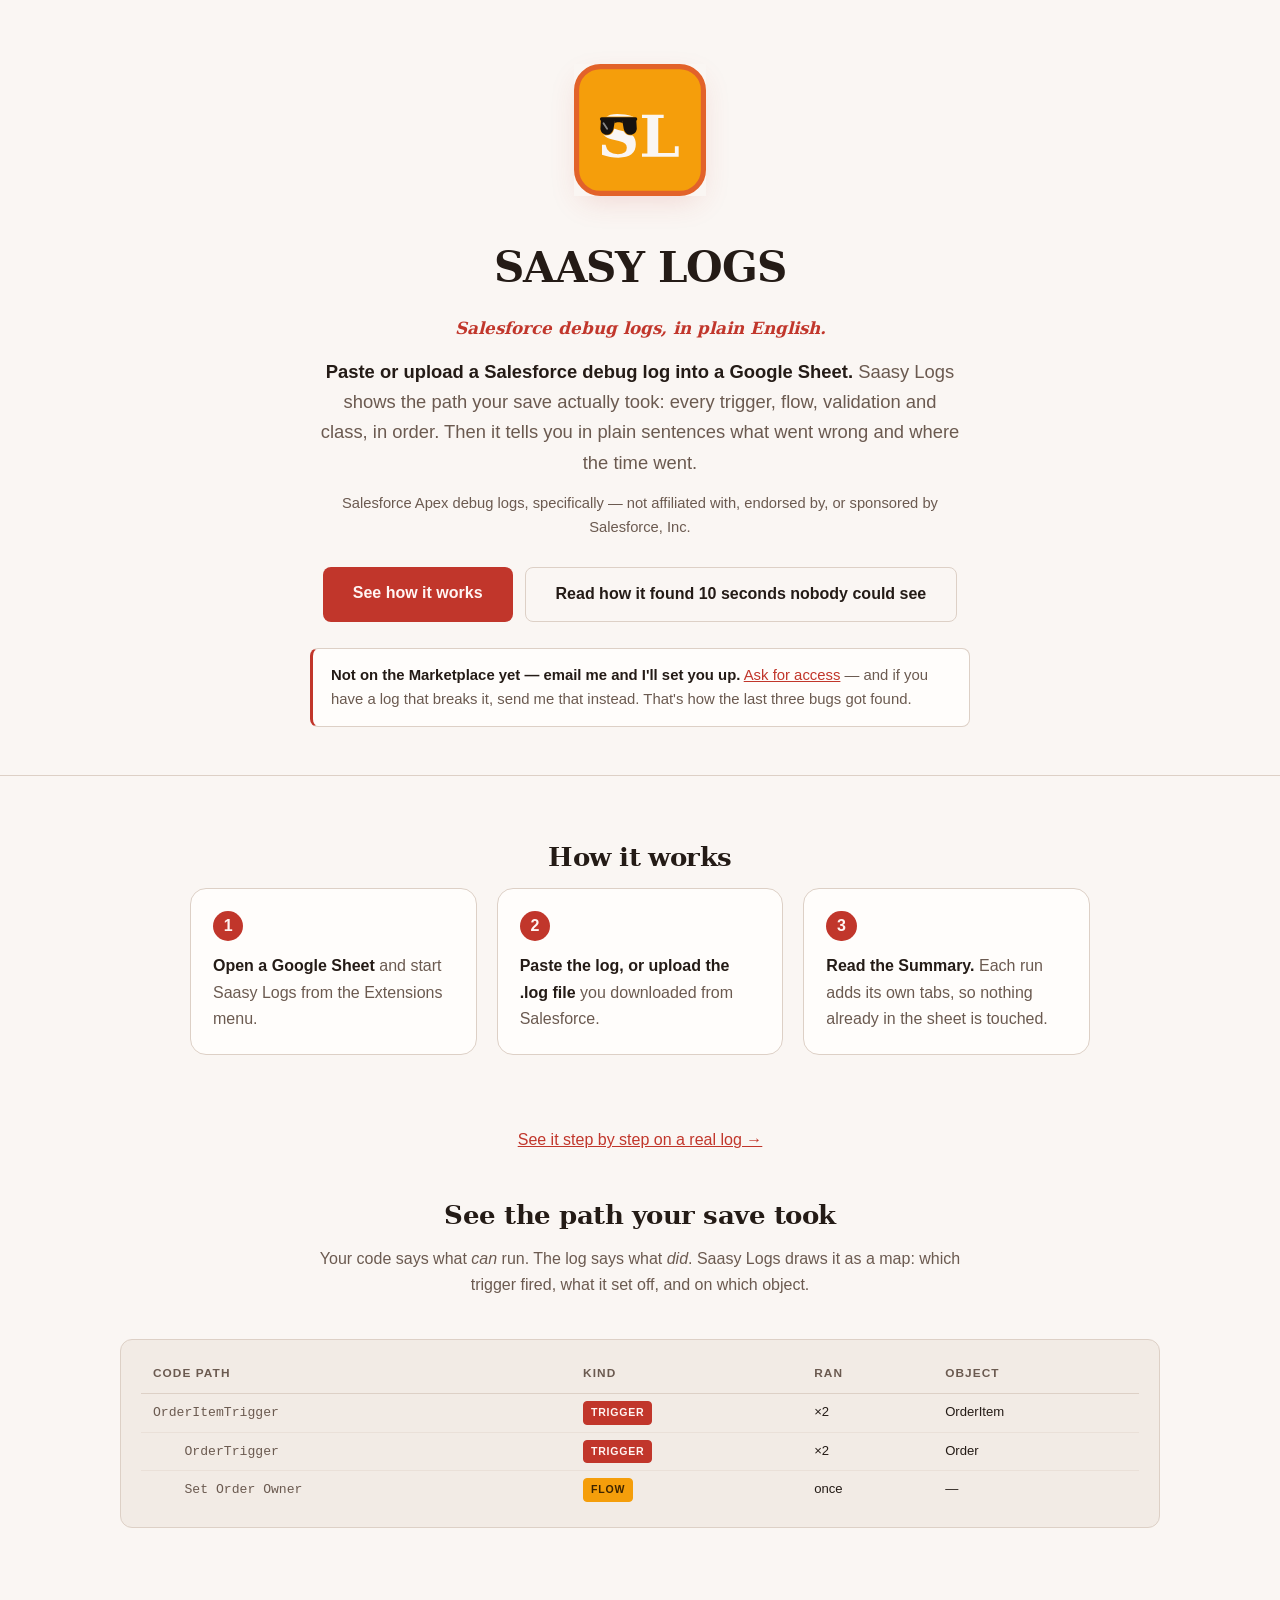
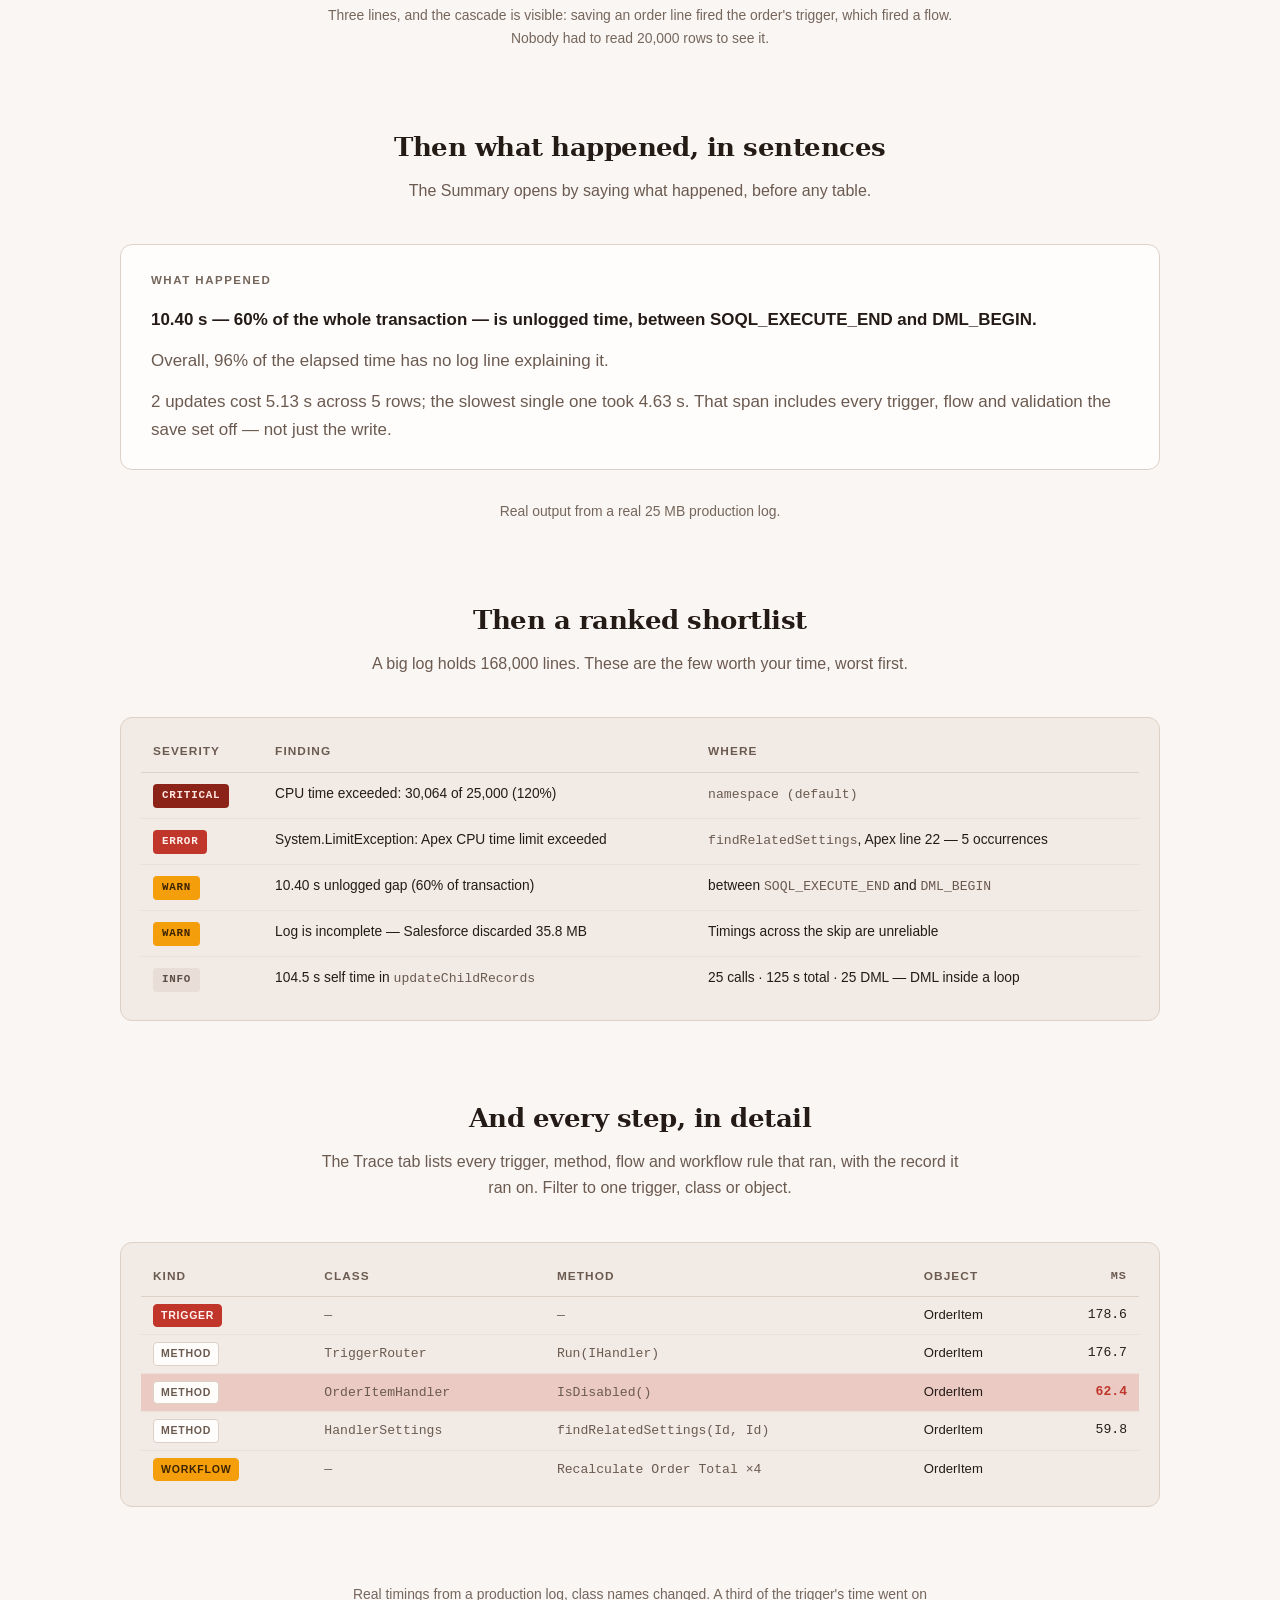
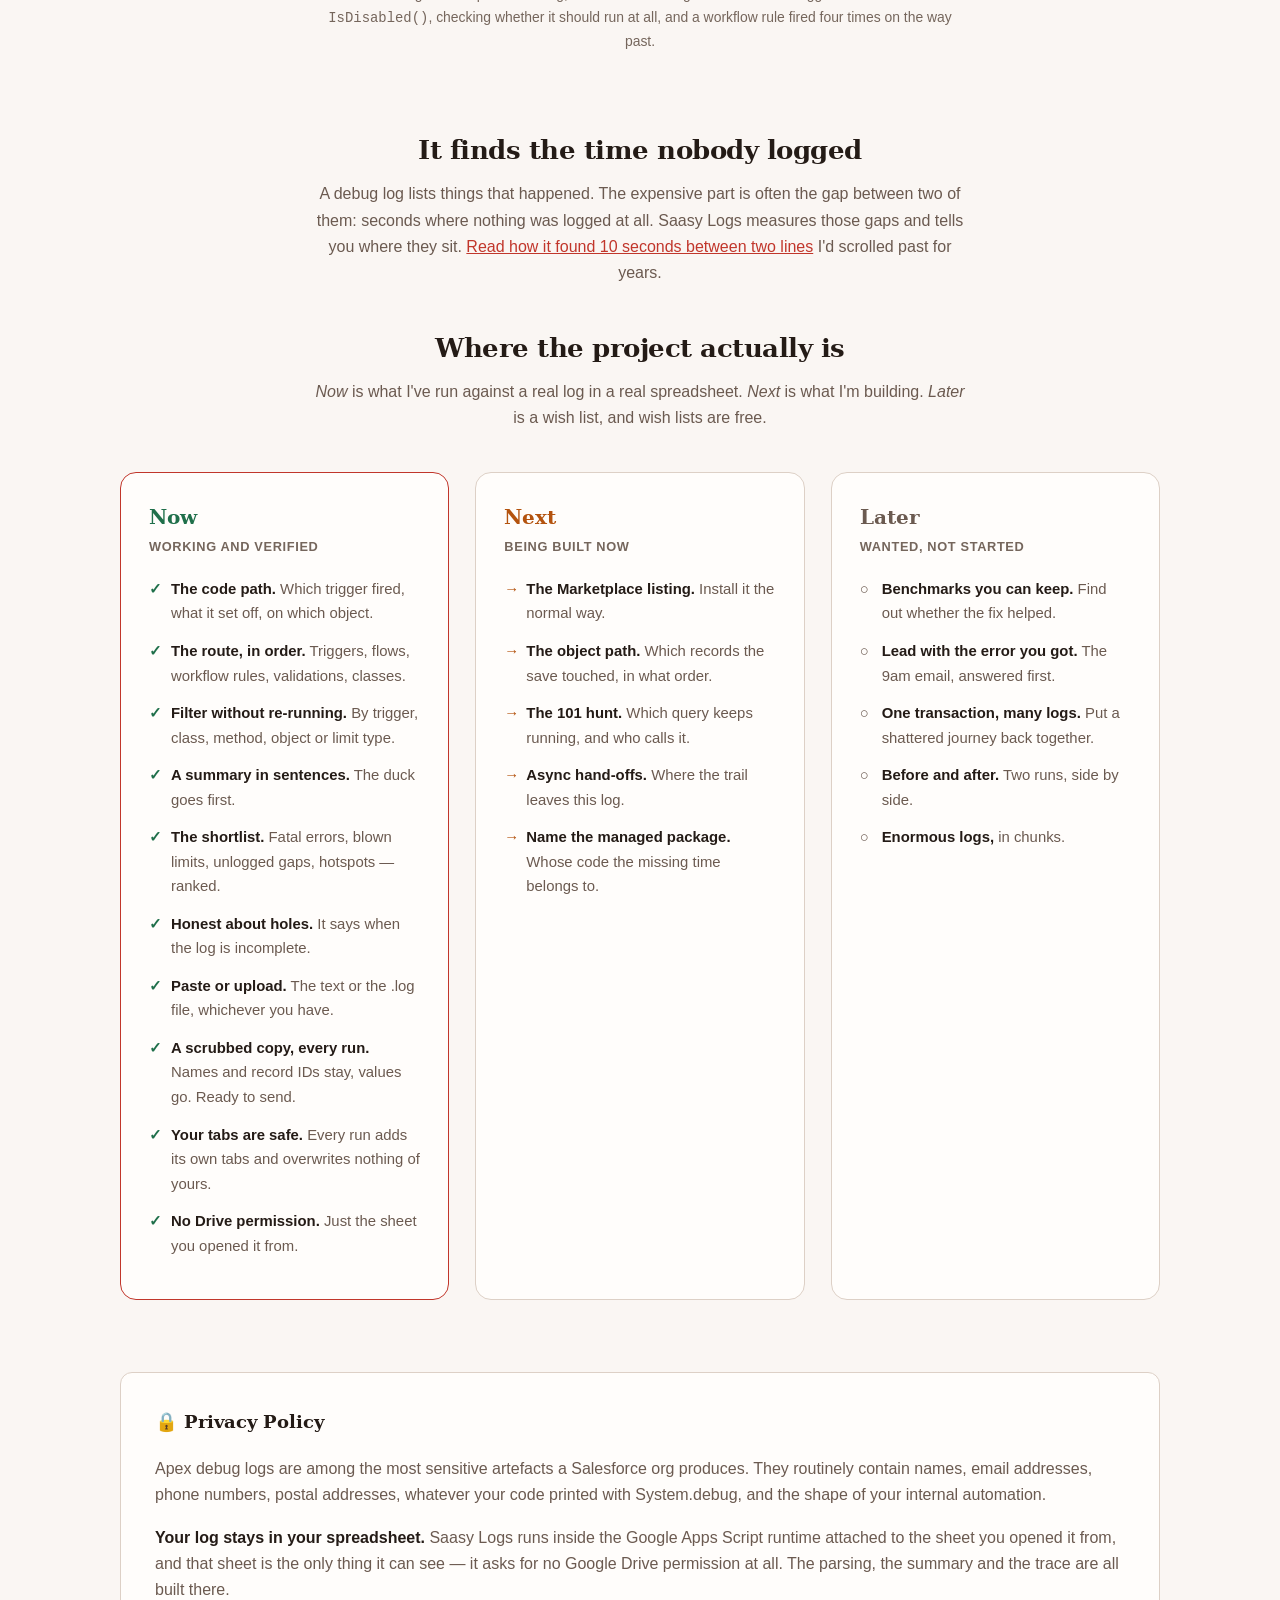
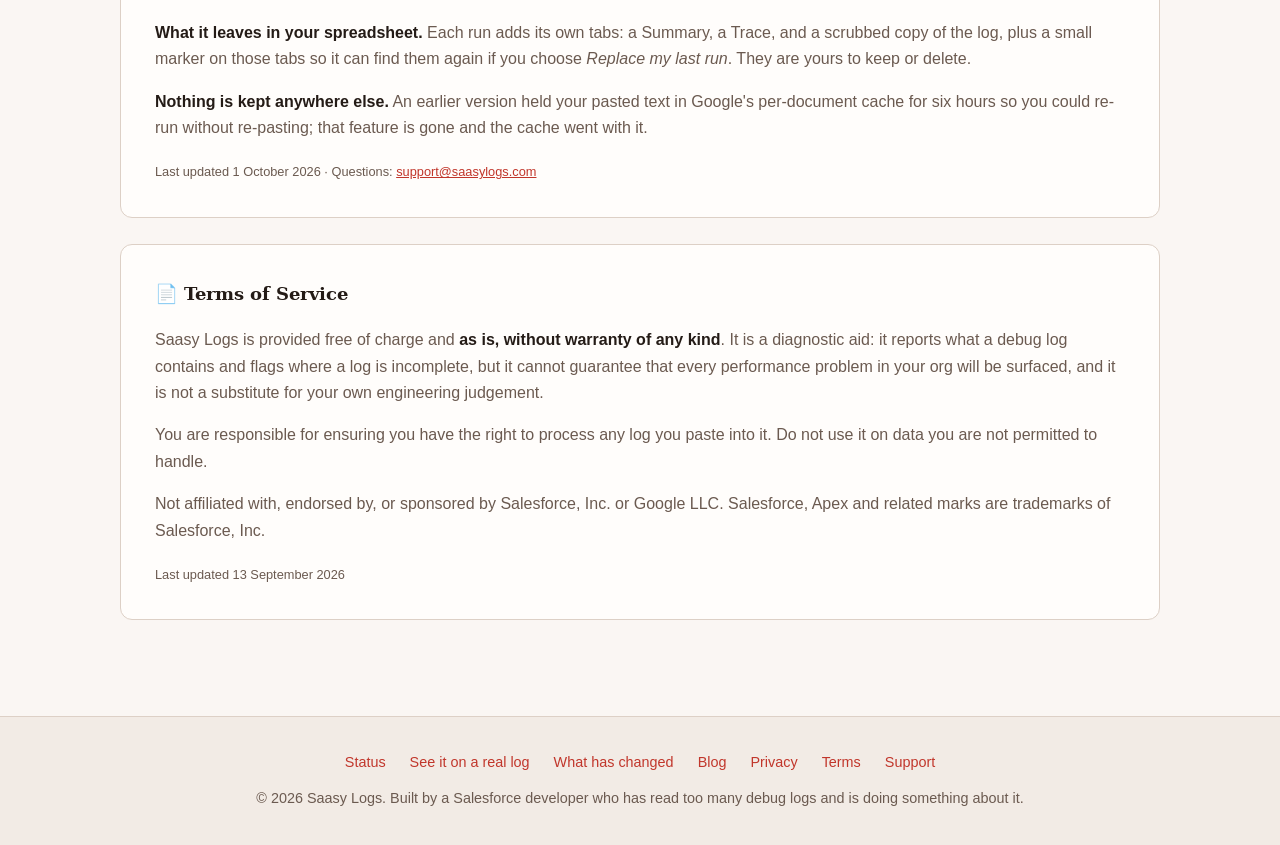
==== commit 43c0609b: "#91 See it on a real log: one log, start to finish, in screenshots /see/ walks one real 168,714-line" ====
--- a/index.html
+++ b/index.html
@@ -66,7 +66,7 @@
 <meta property="og:image:alt" content="Saasy Logs: an S and L monogram wearing sunglasses, over the words Saasy Logs">
 <meta name="twitter:image" content="https://saasylogs.com/og-image.png?v=4">
 
-<link rel="stylesheet" href="/styles.css?v=4">
+<link rel="stylesheet" href="/styles.css?v=5">
 </head>
 <body>
 
@@ -169,6 +169,7 @@
       <li><strong>Read the Summary.</strong> Each run adds its own tabs, so
         nothing already in the sheet is touched.</li>
     </ol>
+    <p class="section-sub"><a href="/see/">See it step by step on a real log &rarr;</a></p>
 
     <h2 class="section-title">See the path your save took</h2>
     <p class="section-sub">
@@ -451,6 +452,7 @@
 <footer>
   <nav aria-label="Footer">
     <a href="#status">Status</a>
+    <a href="/see/">See it on a real log</a>
     <a href="/changes/">What has changed</a>
     <a href="https://salesforcegirl.hashnode.dev/">Blog</a>
     <a href="#privacy">Privacy</a>
--- a/styles.css
+++ b/styles.css
@@ -432,6 +432,25 @@
   .change-block, .release { padding: 24px 0; border-top: 1px solid var(--border); }
   .change-block p { color: var(--text-muted); margin: 0; }
 
+  /* ---------------- the see page (/see/, 3 Oct) ---------------- */
+  .see { max-width: 60rem; }
+  .see-step { padding: 28px 0; border-top: 1px solid var(--border); }
+  .see-step p { color: var(--text-muted); max-width: 46rem; }
+  .see-step code { font-size: .9em; color: var(--text-main); }
+  .see h2 .n {
+    display: inline-flex; align-items: center; justify-content: center;
+    width: 1.8rem; height: 1.8rem; border-radius: 50%;
+    background: var(--accent); color: var(--on-accent); font-size: .95rem;
+  }
+  .see figure { margin: 18px 0 0; }
+  /* The screenshots are full-bleed by Google's rules; a hairline border
+     keeps a light screenshot from melting into a light page. */
+  .see figure img {
+    display: block; width: 100%; height: auto;
+    border: 1px solid var(--border); border-radius: 8px;
+  }
+  .see-cta { display: flex; gap: 12px; flex-wrap: wrap; margin-top: 22px; }
+
   /* ---------------- legal ---------------- */
 
   .legal-section {
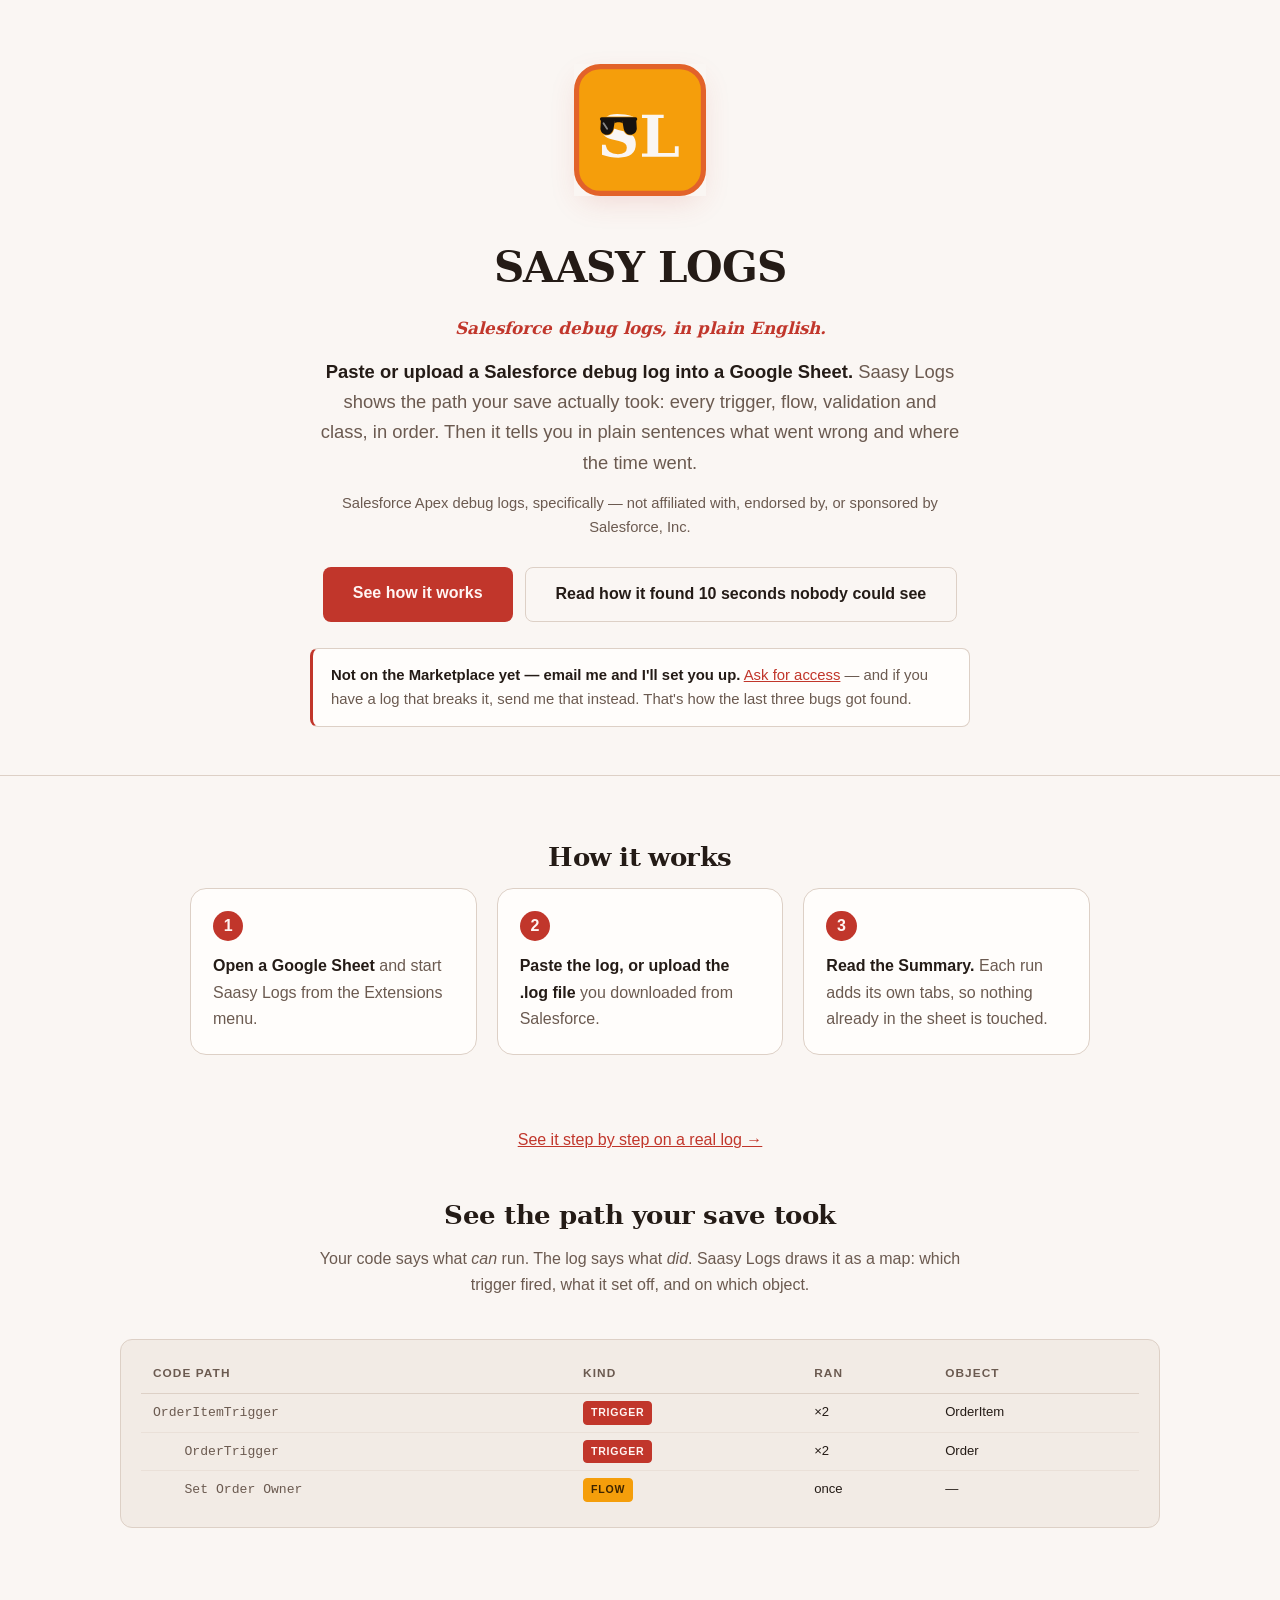
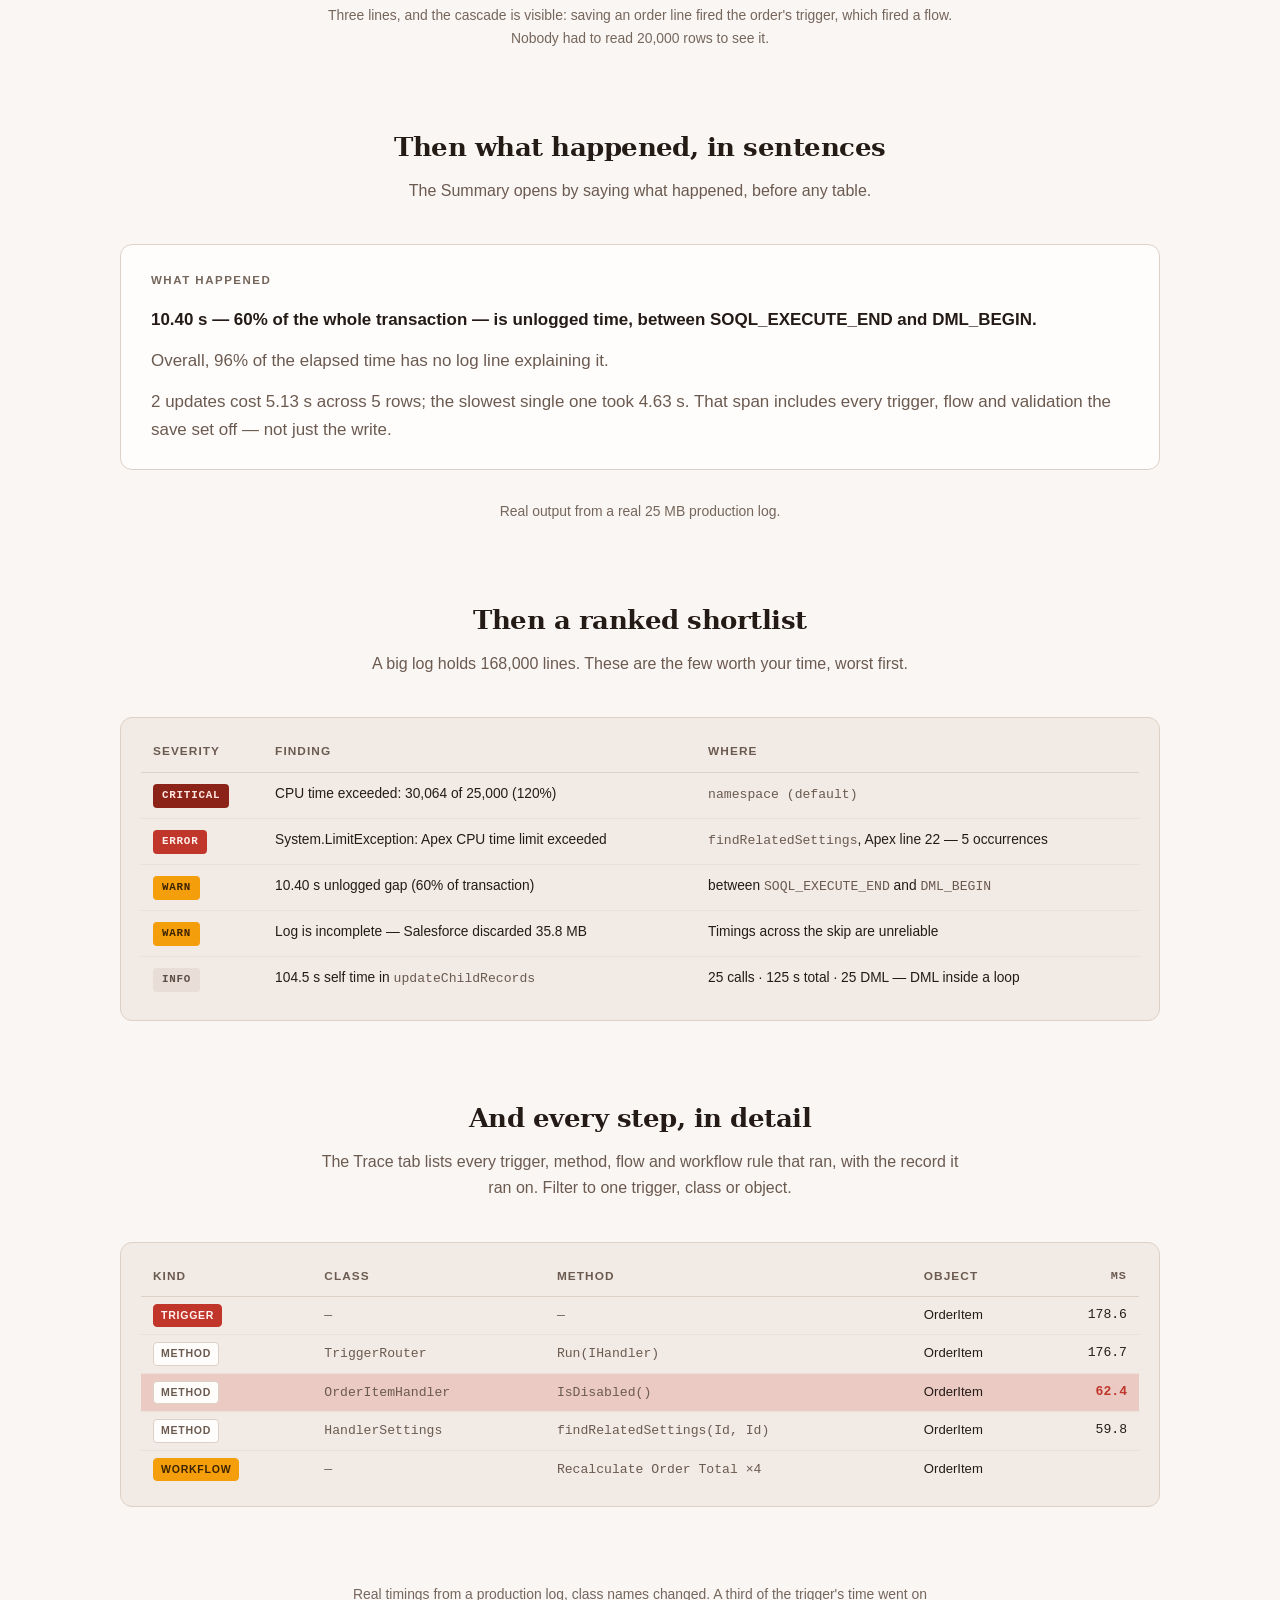
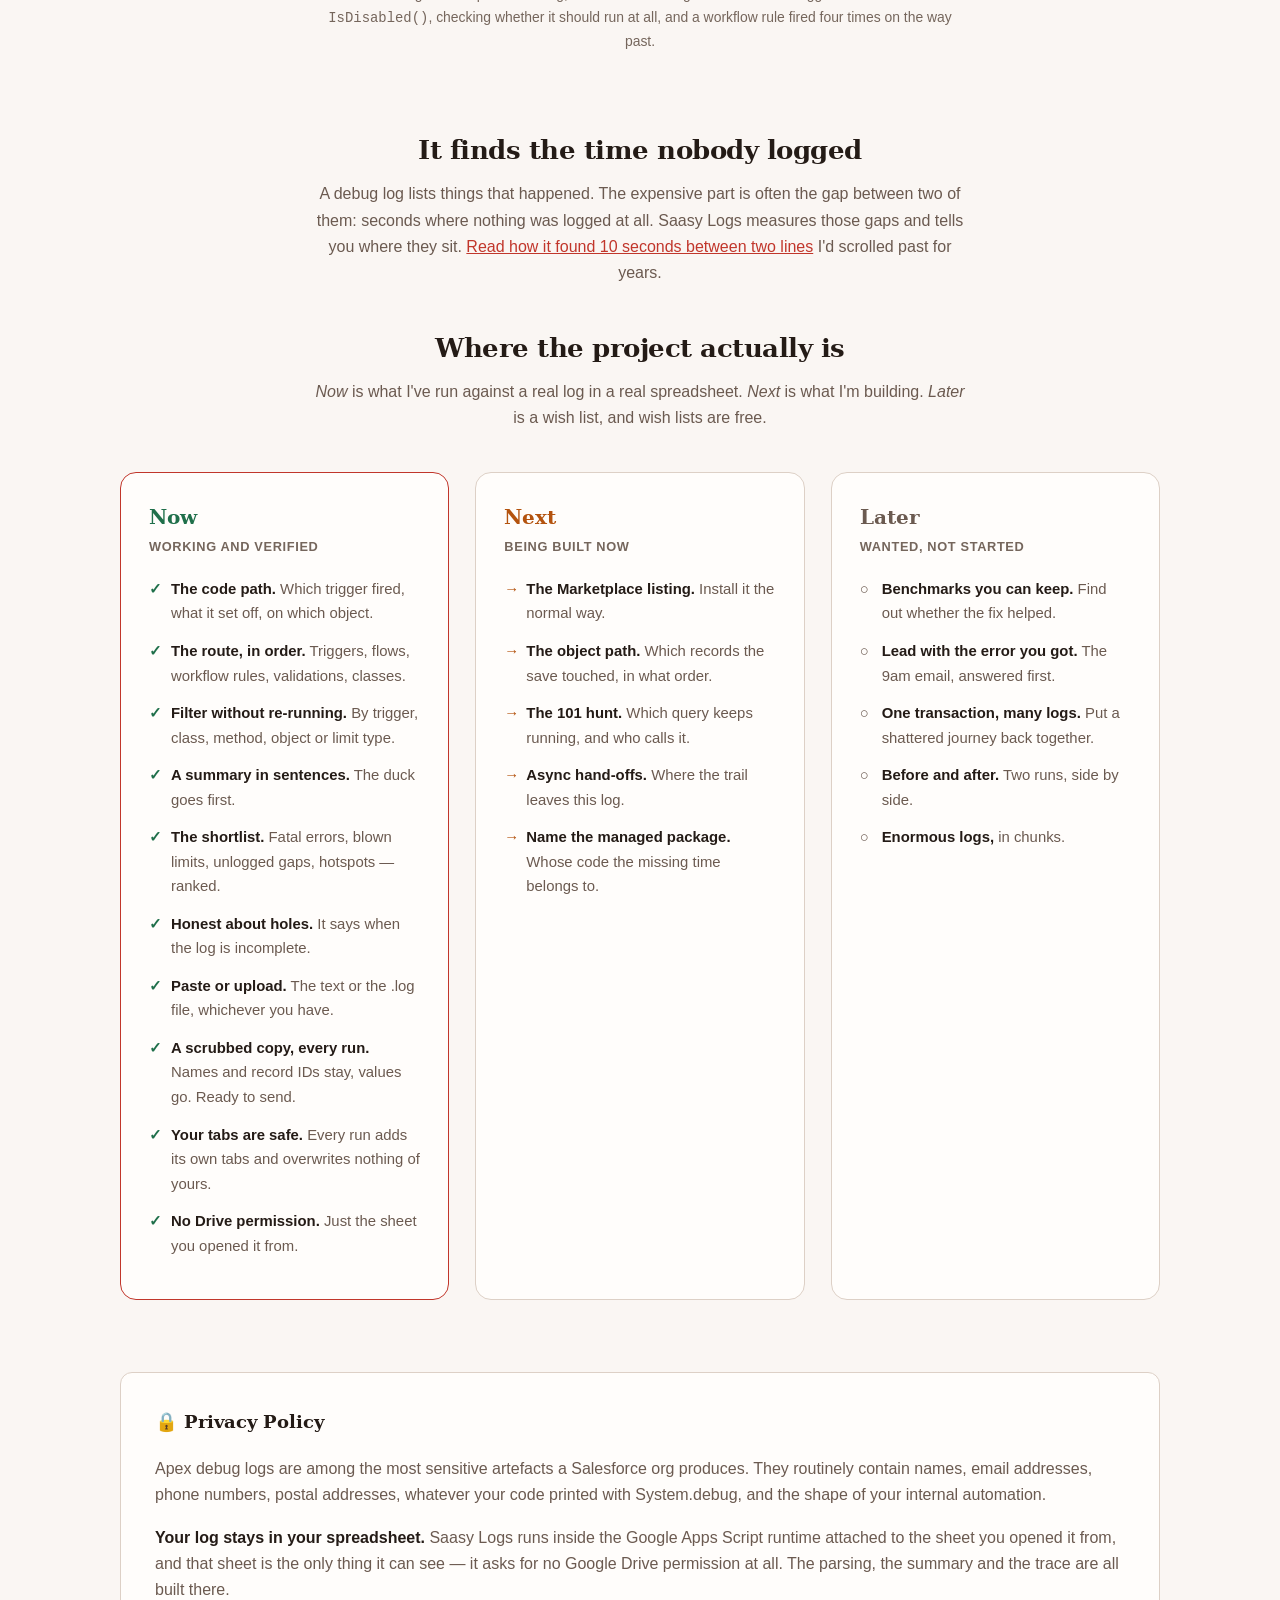
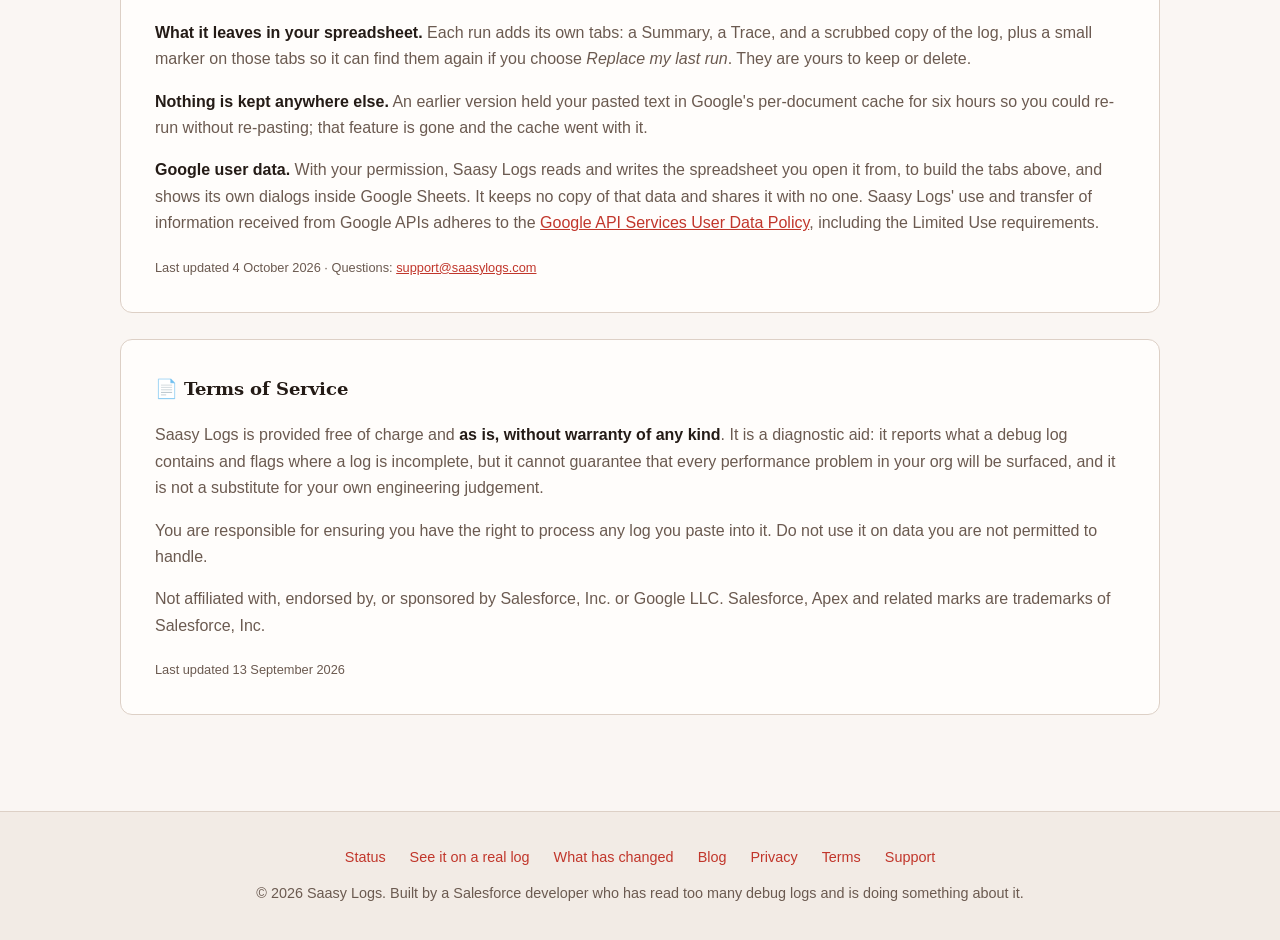
==== commit c4b6d774: "Privacy: add Google user data and Limited Use disclosure for OAuth review Co-Authored-By: Claude Opu" ====
--- a/index.html
+++ b/index.html
@@ -423,7 +423,23 @@
         hours so you could re-run without re-pasting; that feature is gone and
         the cache went with it.
       </p>
-      <p class="updated">Last updated 1 October 2026 · Questions: <a href="mailto:support@saasylogs.com">support@saasylogs.com</a></p>
+      <!-- 4 Oct, submitted for OAuth verification. Google's reviewers check
+           the privacy policy for three things this section only implied: what
+           Google user data is accessed, whether it is shared, and the Limited
+           Use statement. Stated plainly here because the reviewer asks; that
+           is the question these sentences answer, so they are not arguing
+           with nobody. -->
+      <p>
+        <strong>Google user data.</strong> With your permission, Saasy Logs
+        reads and writes the spreadsheet you open it from, to build the tabs
+        above, and shows its own dialogs inside Google Sheets. It keeps no copy
+        of that data and shares it with no one. Saasy Logs' use and transfer
+        of information received from Google APIs adheres to the
+        <a href="https://developers.google.com/terms/api-services-user-data-policy">Google
+        API Services User Data Policy</a>, including the Limited Use
+        requirements.
+      </p>
+      <p class="updated">Last updated 4 October 2026 · Questions: <a href="mailto:support@saasylogs.com">support@saasylogs.com</a></p>
     </section>
 
     <section class="legal-section" id="terms">
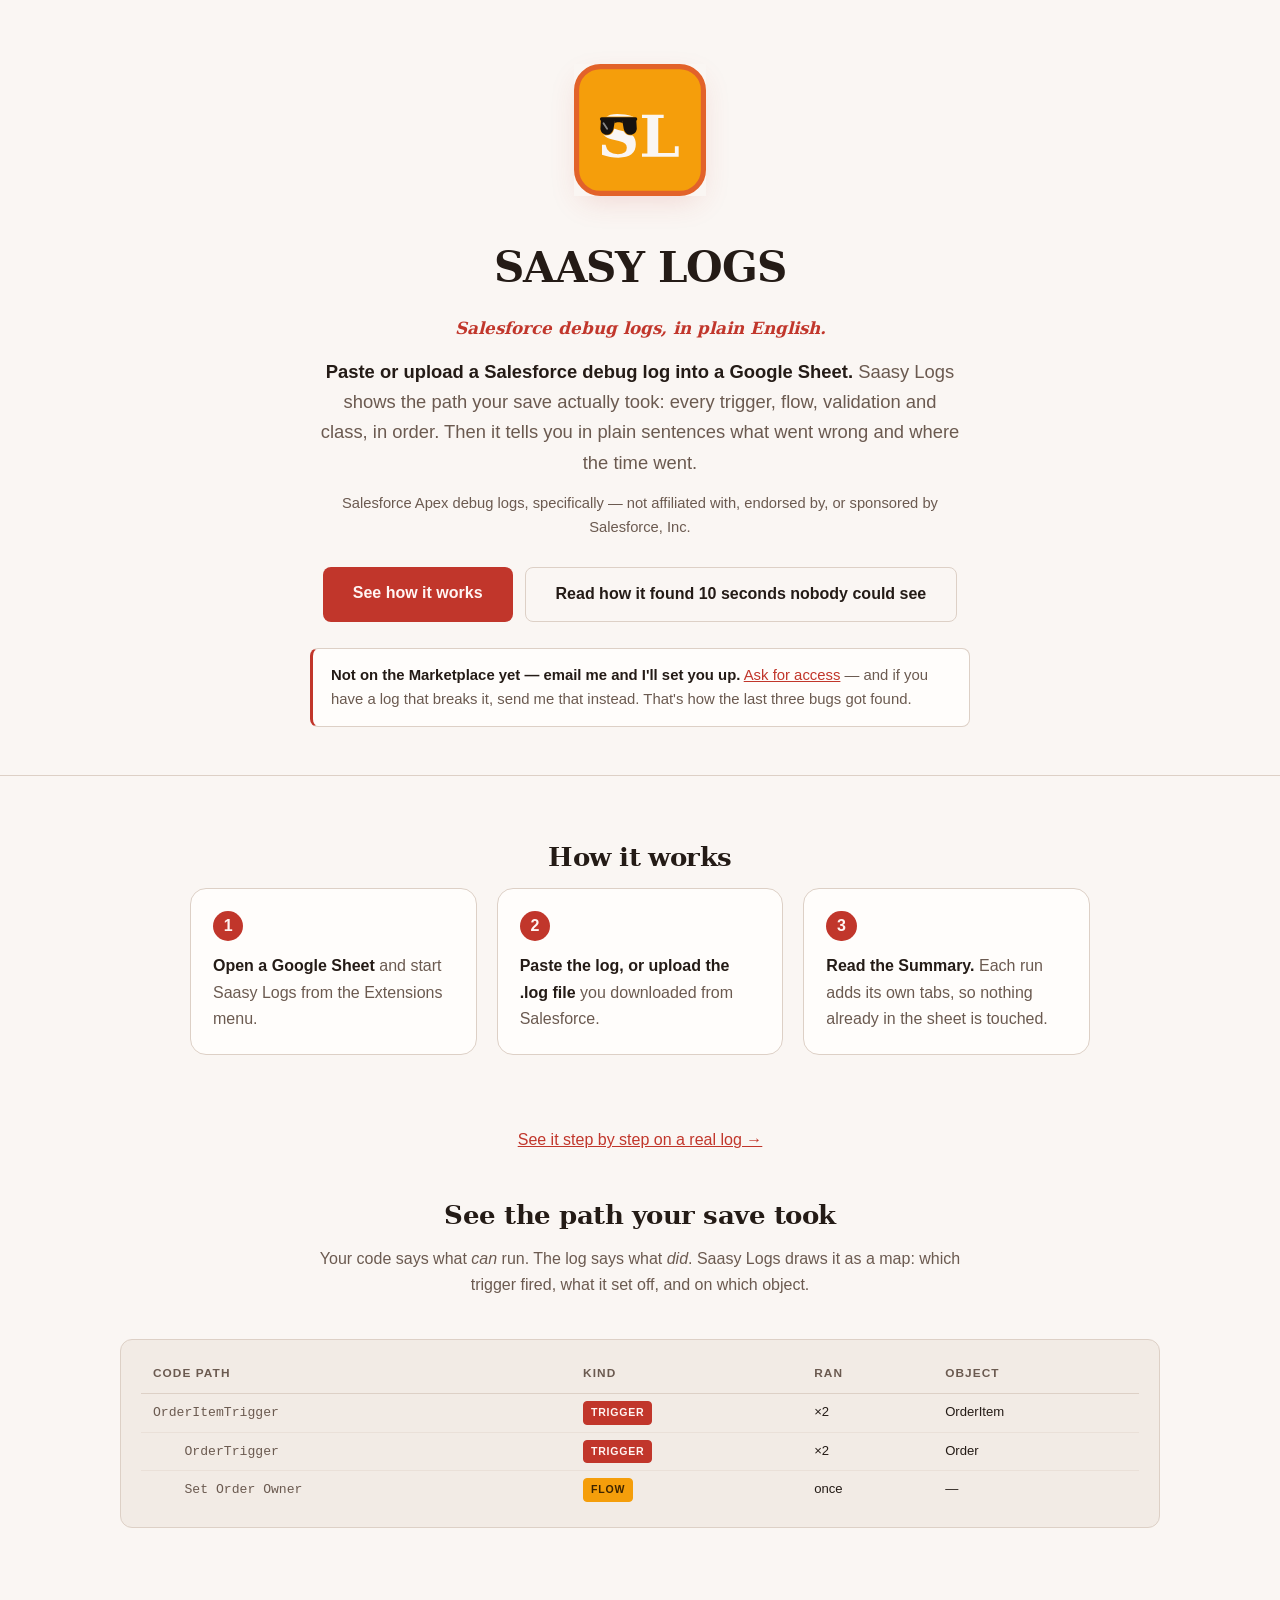
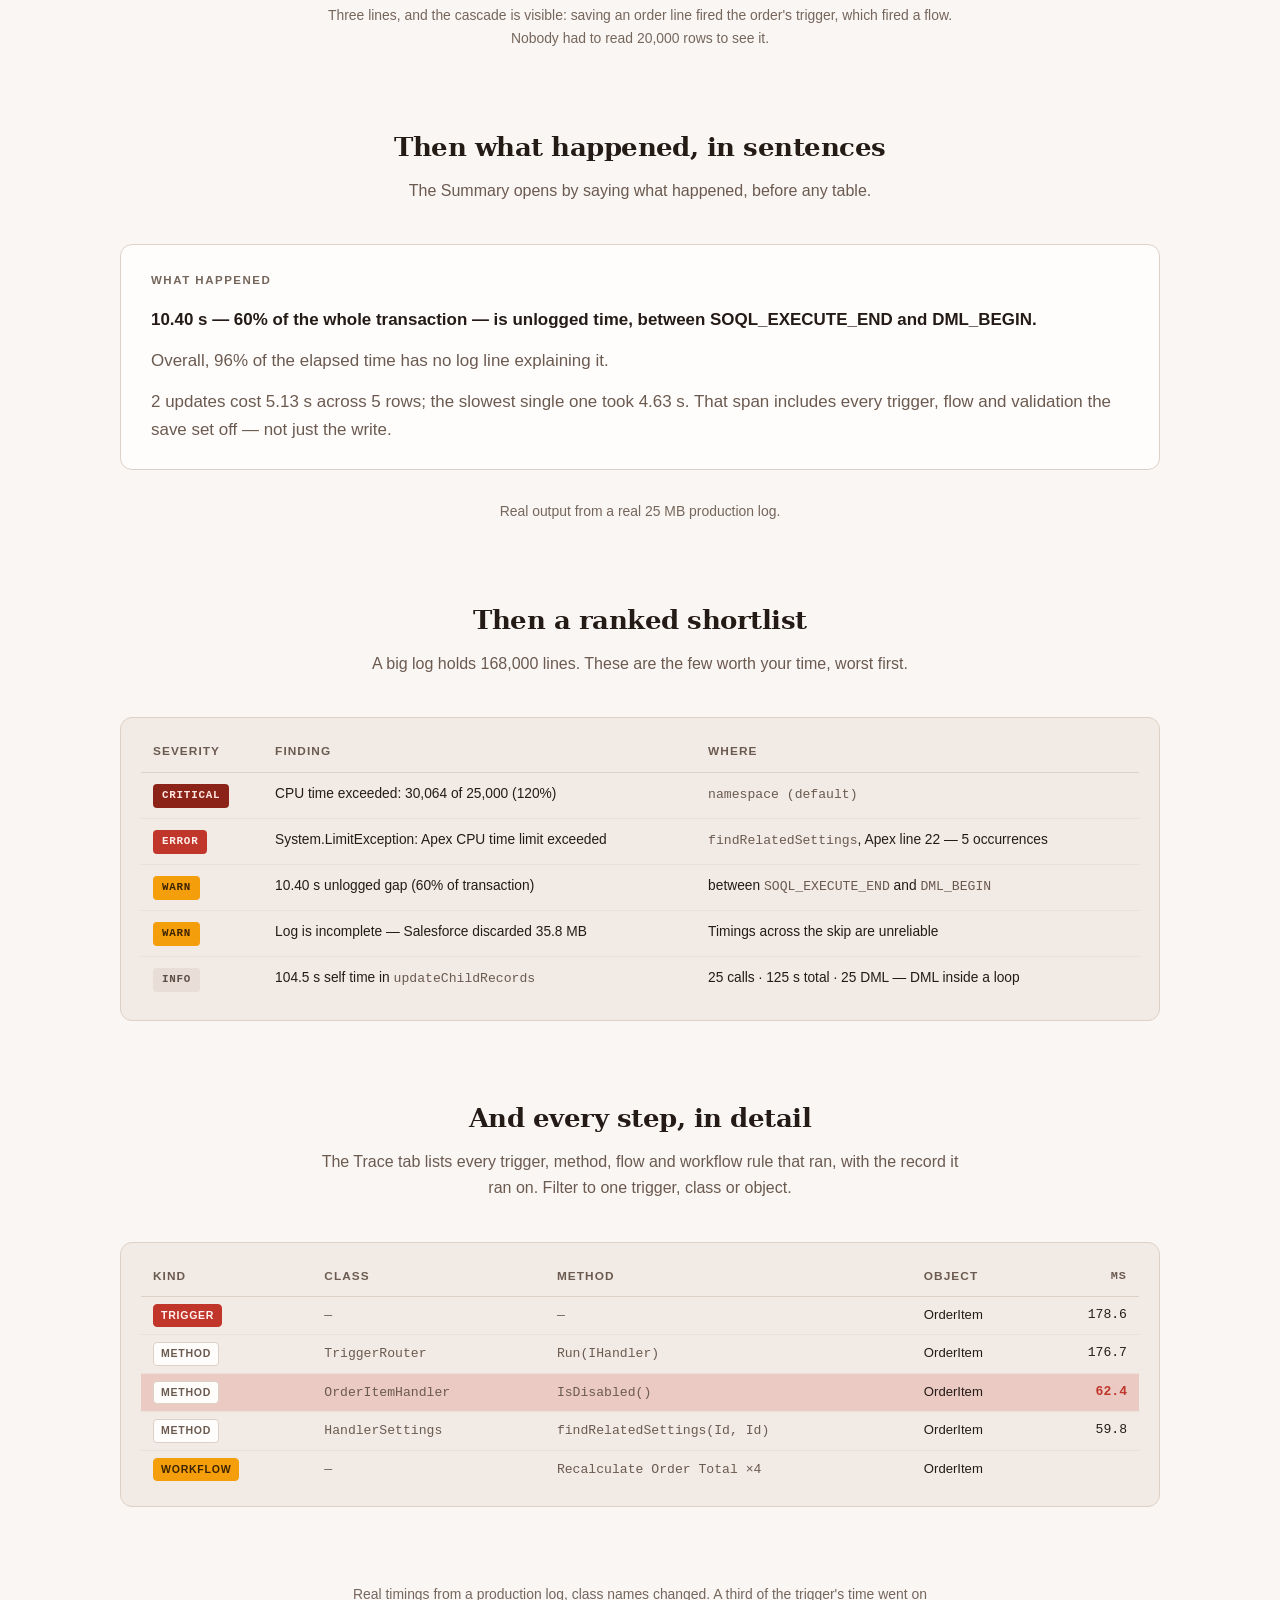
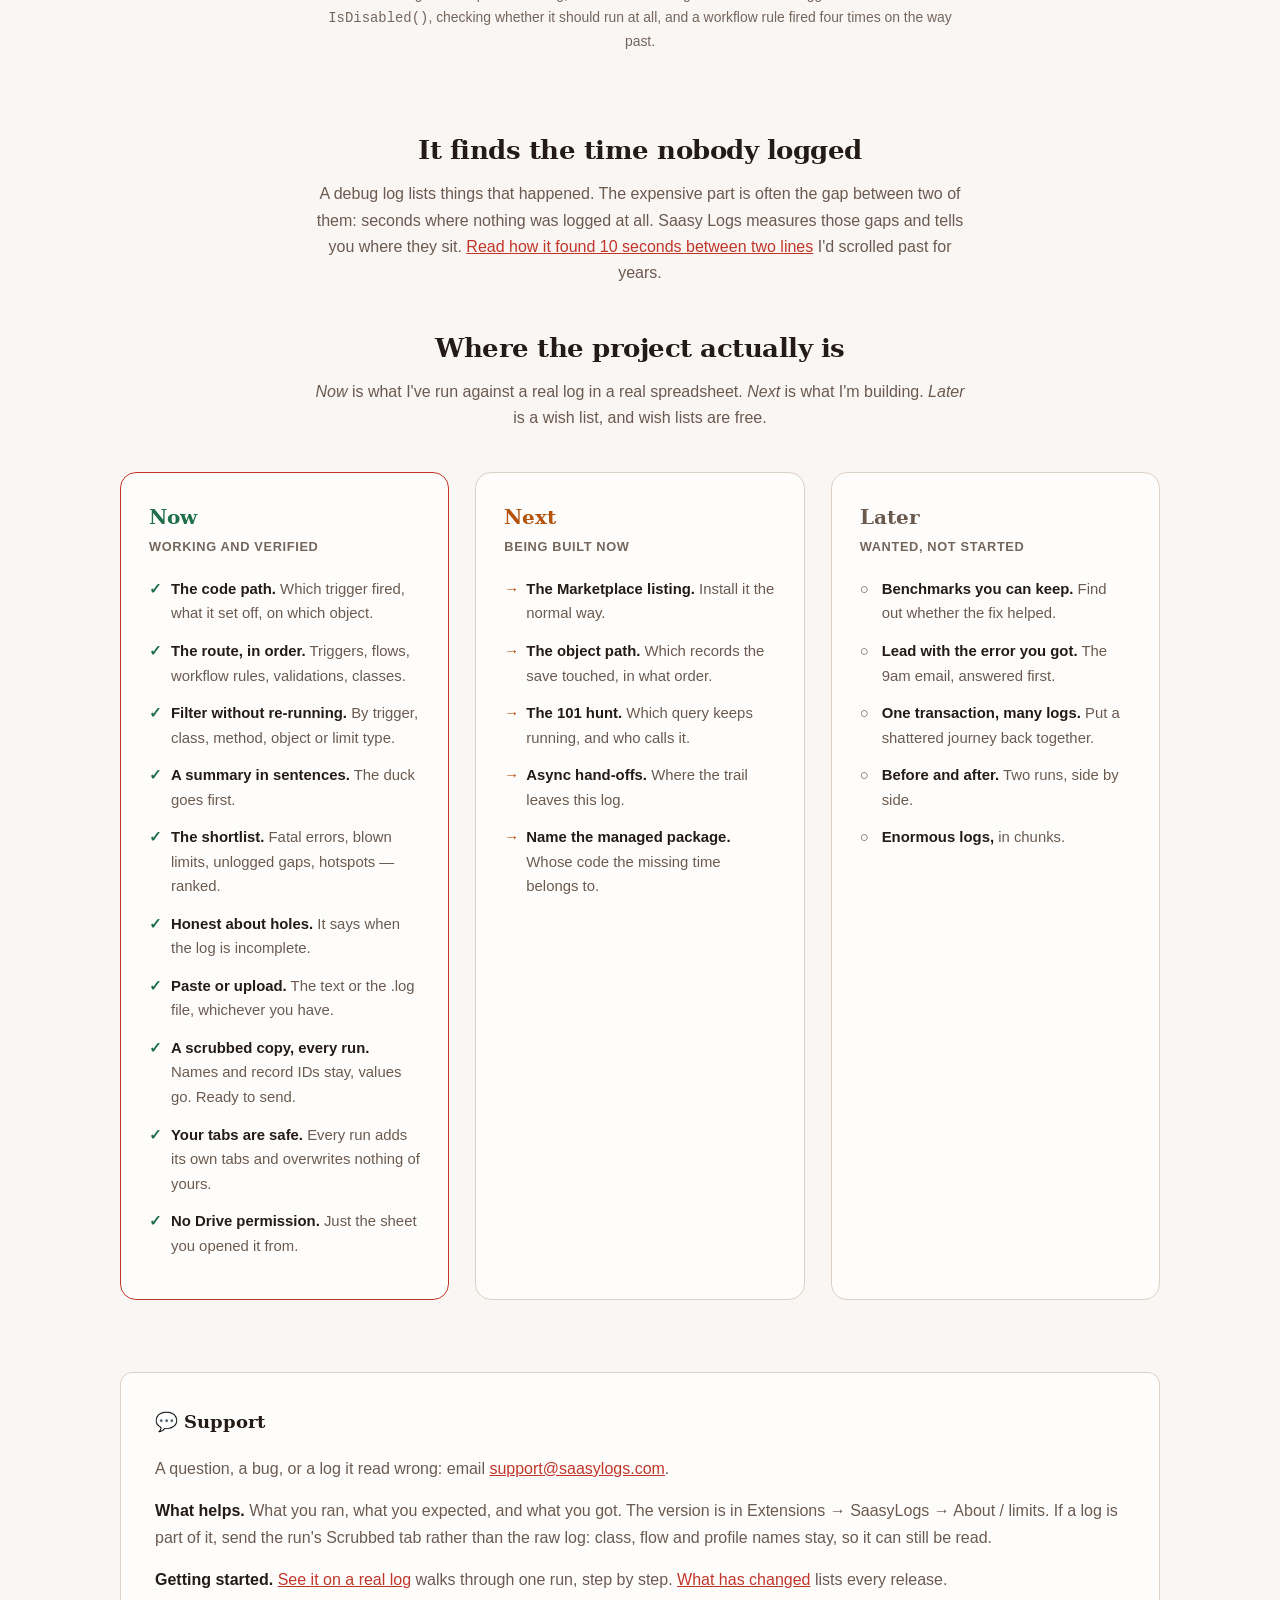
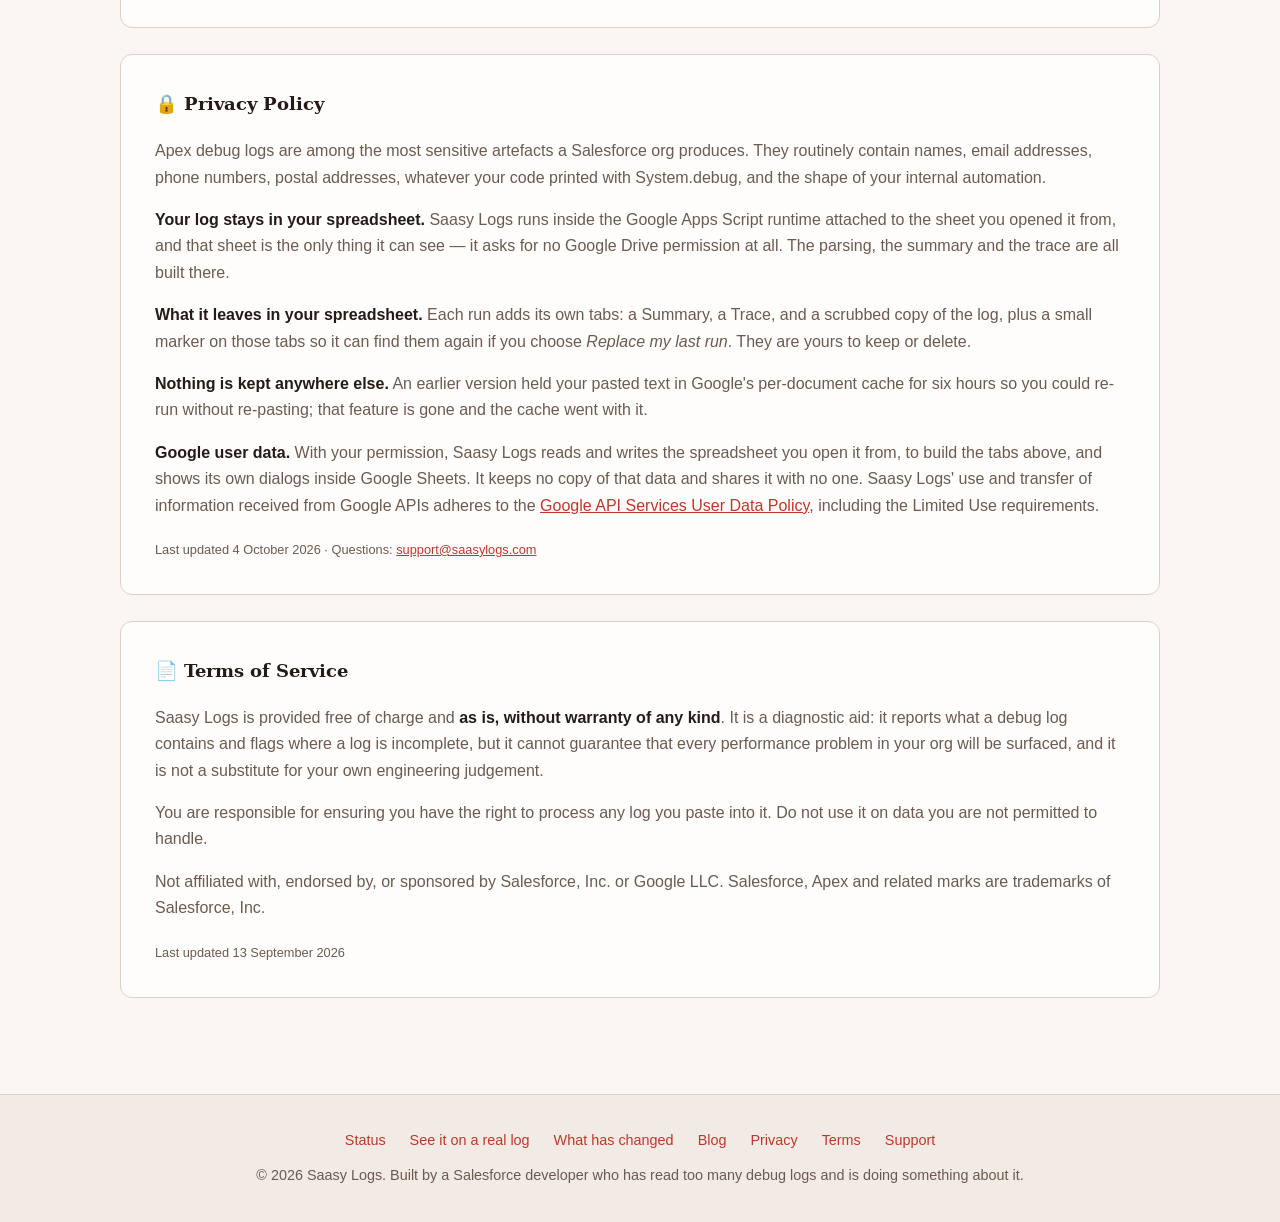
==== commit 7402ea45: "Support section on the homepage for the Marketplace Support URL Co-Authored-By: Claude Opus 5.5 <nor" ====
--- a/index.html
+++ b/index.html
@@ -373,6 +373,28 @@
 
     </div>
 
+    <!-- 4 Oct, for the Marketplace listing's Support URL. Until now the only
+         contact was a mailto in the footer, and the listing needs a support
+         link that lands on support, not on the homepage generally. -->
+    <section class="legal-section" id="support">
+      <h3>💬 Support</h3>
+      <p>
+        A question, a bug, or a log it read wrong: email
+        <a href="mailto:support@saasylogs.com?subject=Saasy%20Logs%20support">support@saasylogs.com</a>.
+      </p>
+      <p>
+        <strong>What helps.</strong> What you ran, what you expected, and what
+        you got. The version is in Extensions → SaasyLogs → About / limits. If a
+        log is part of it, send the run's Scrubbed tab rather than the raw log:
+        class, flow and profile names stay, so it can still be read.
+      </p>
+      <p>
+        <strong>Getting started.</strong> <a href="/see/">See it on a real log</a>
+        walks through one run, step by step. <a href="/changes/">What has
+        changed</a> lists every release.
+      </p>
+    </section>
+
     <section class="legal-section" id="privacy">
       <h3>🔒 Privacy Policy</h3>
       <p>
@@ -473,7 +495,7 @@
     <a href="https://salesforcegirl.hashnode.dev/">Blog</a>
     <a href="#privacy">Privacy</a>
     <a href="#terms">Terms</a>
-    <a href="mailto:support@saasylogs.com">Support</a>
+    <a href="#support">Support</a>
   </nav>
   <p>&copy; 2026 Saasy Logs. Built by a Salesforce developer who has read too many debug logs and is doing something about it.</p>
 </footer>
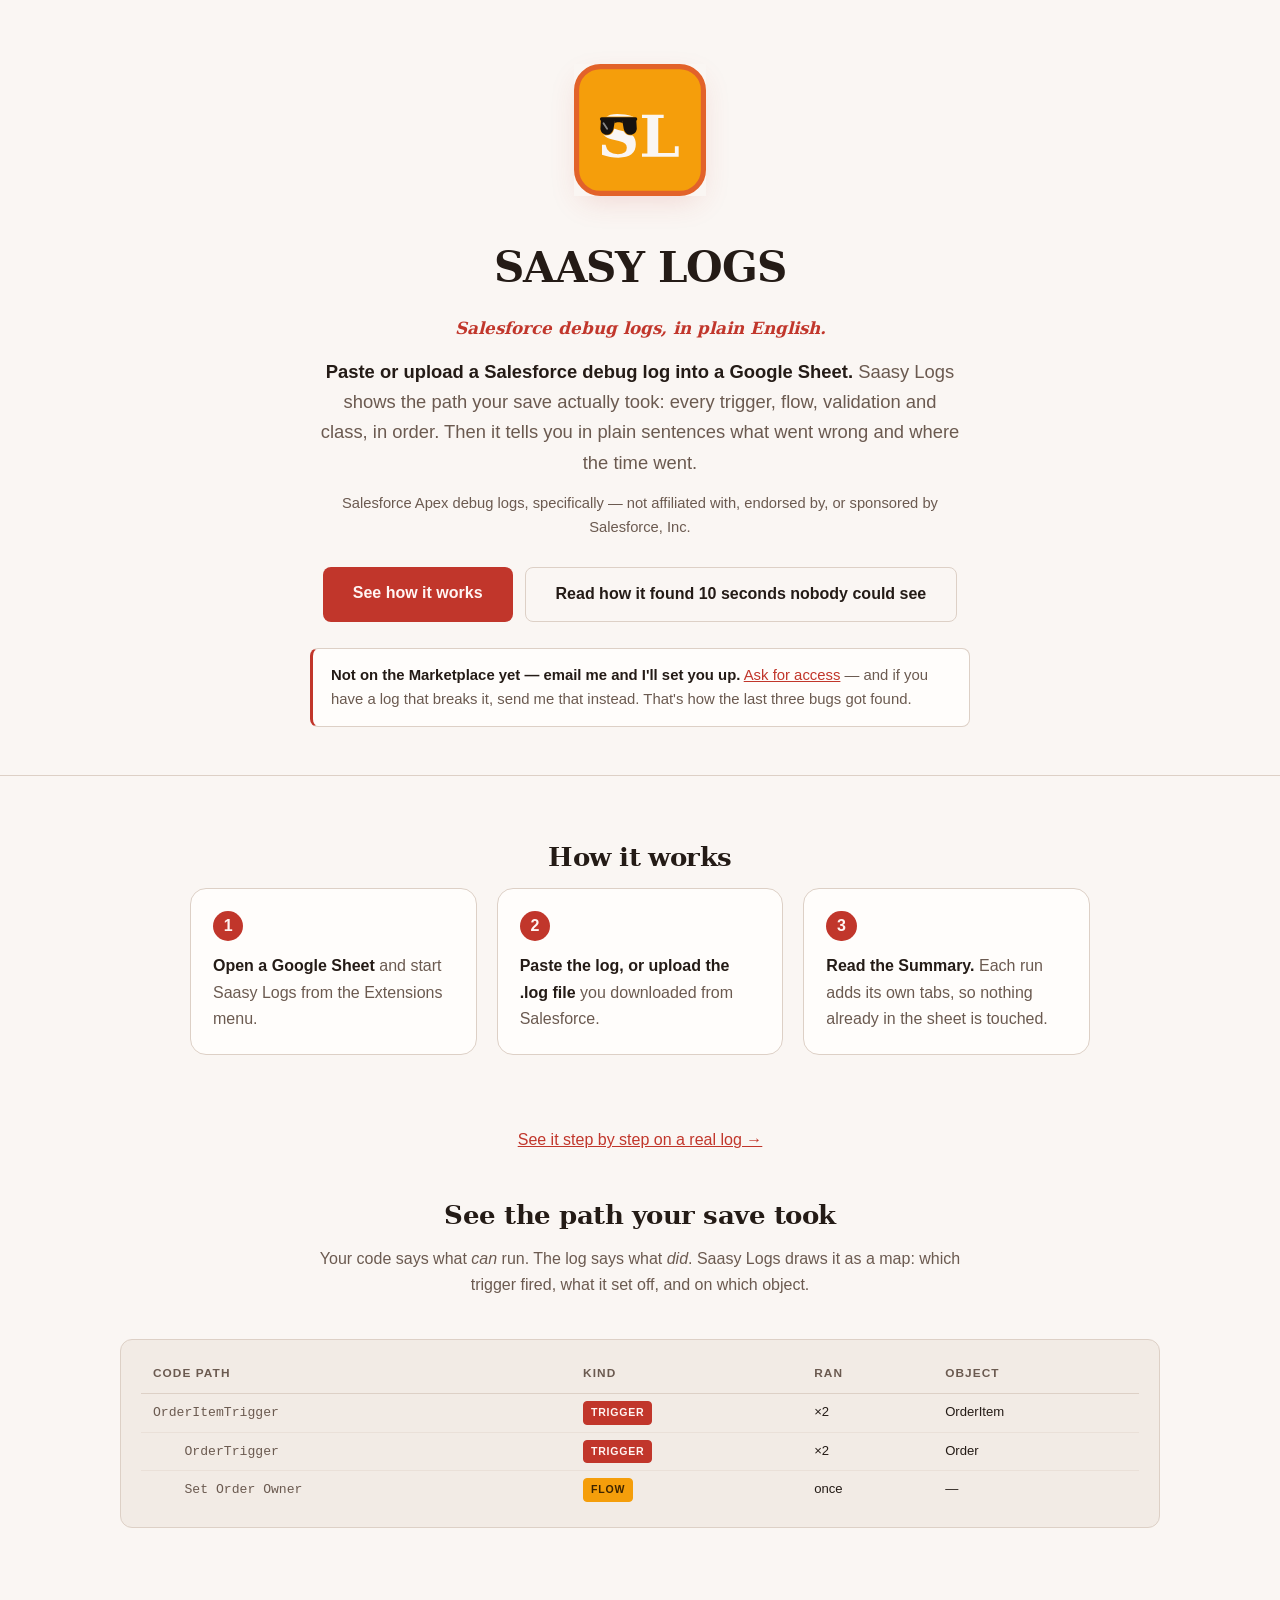
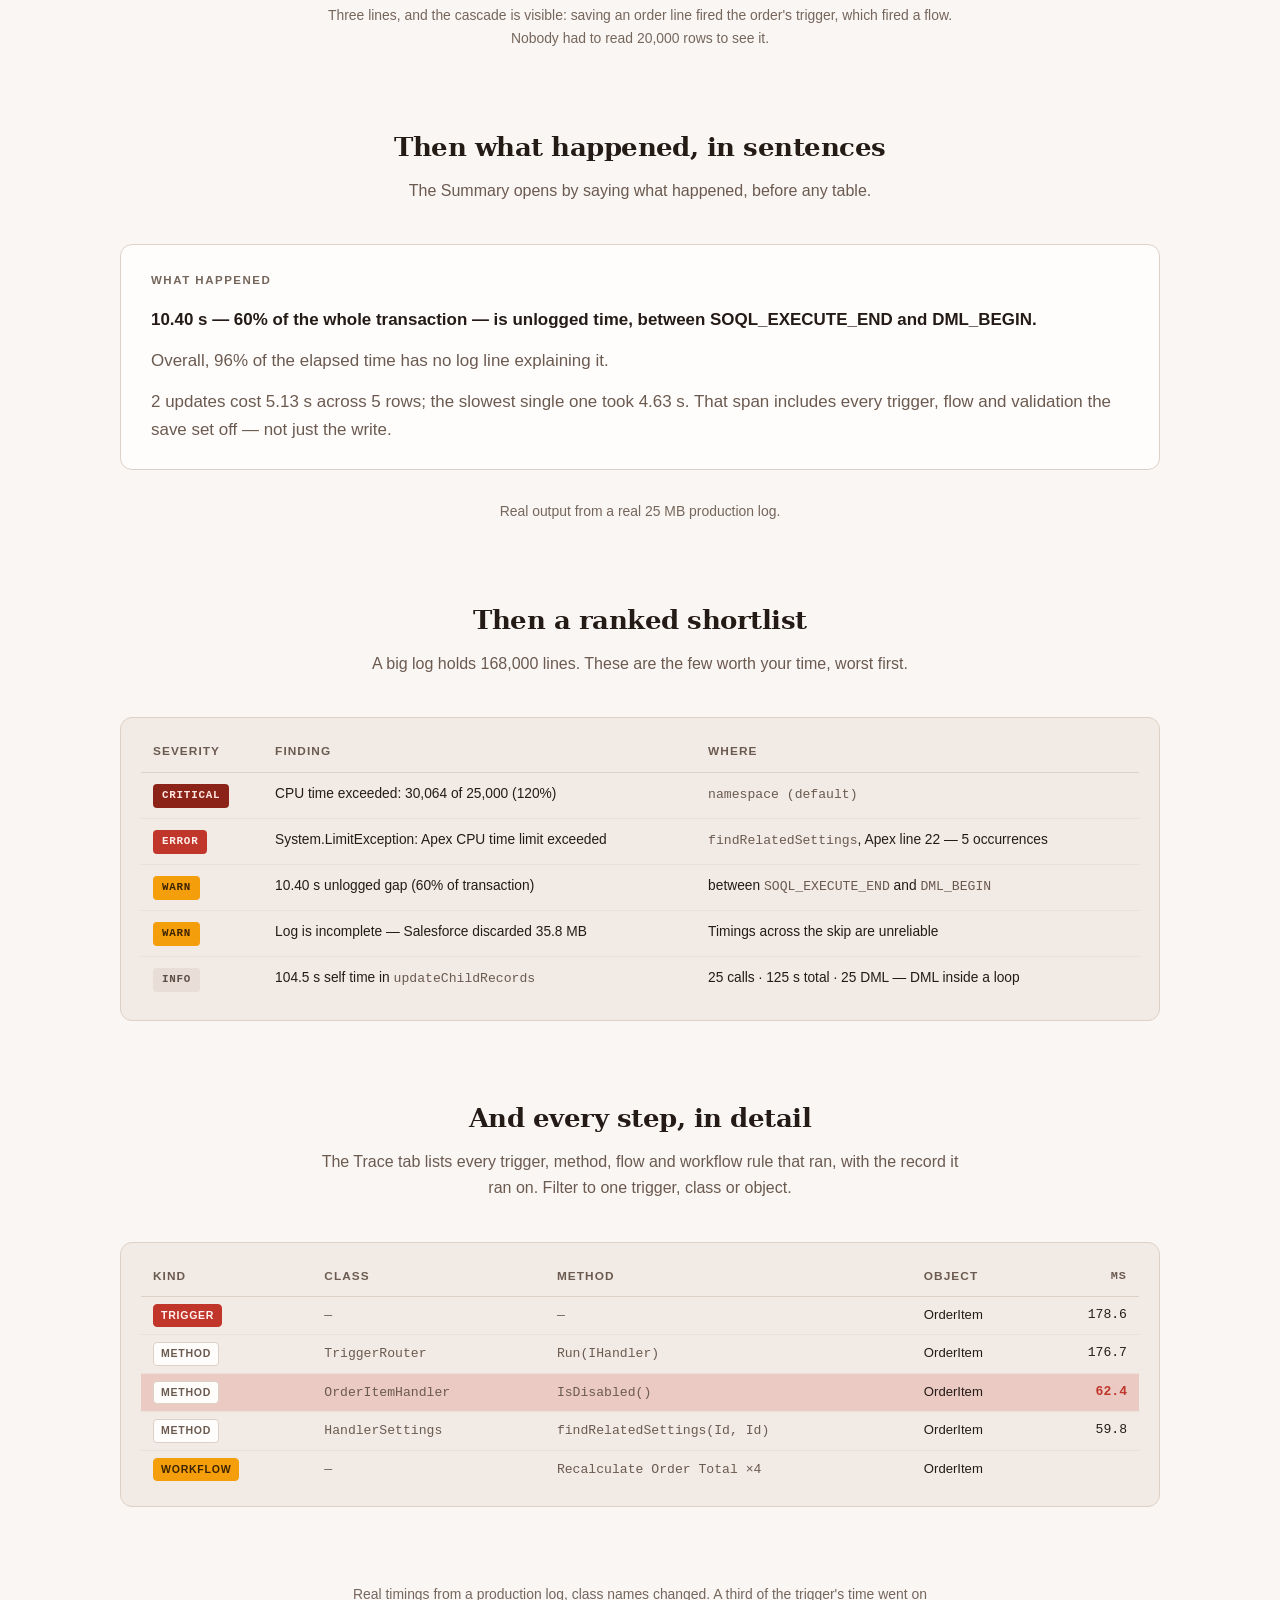
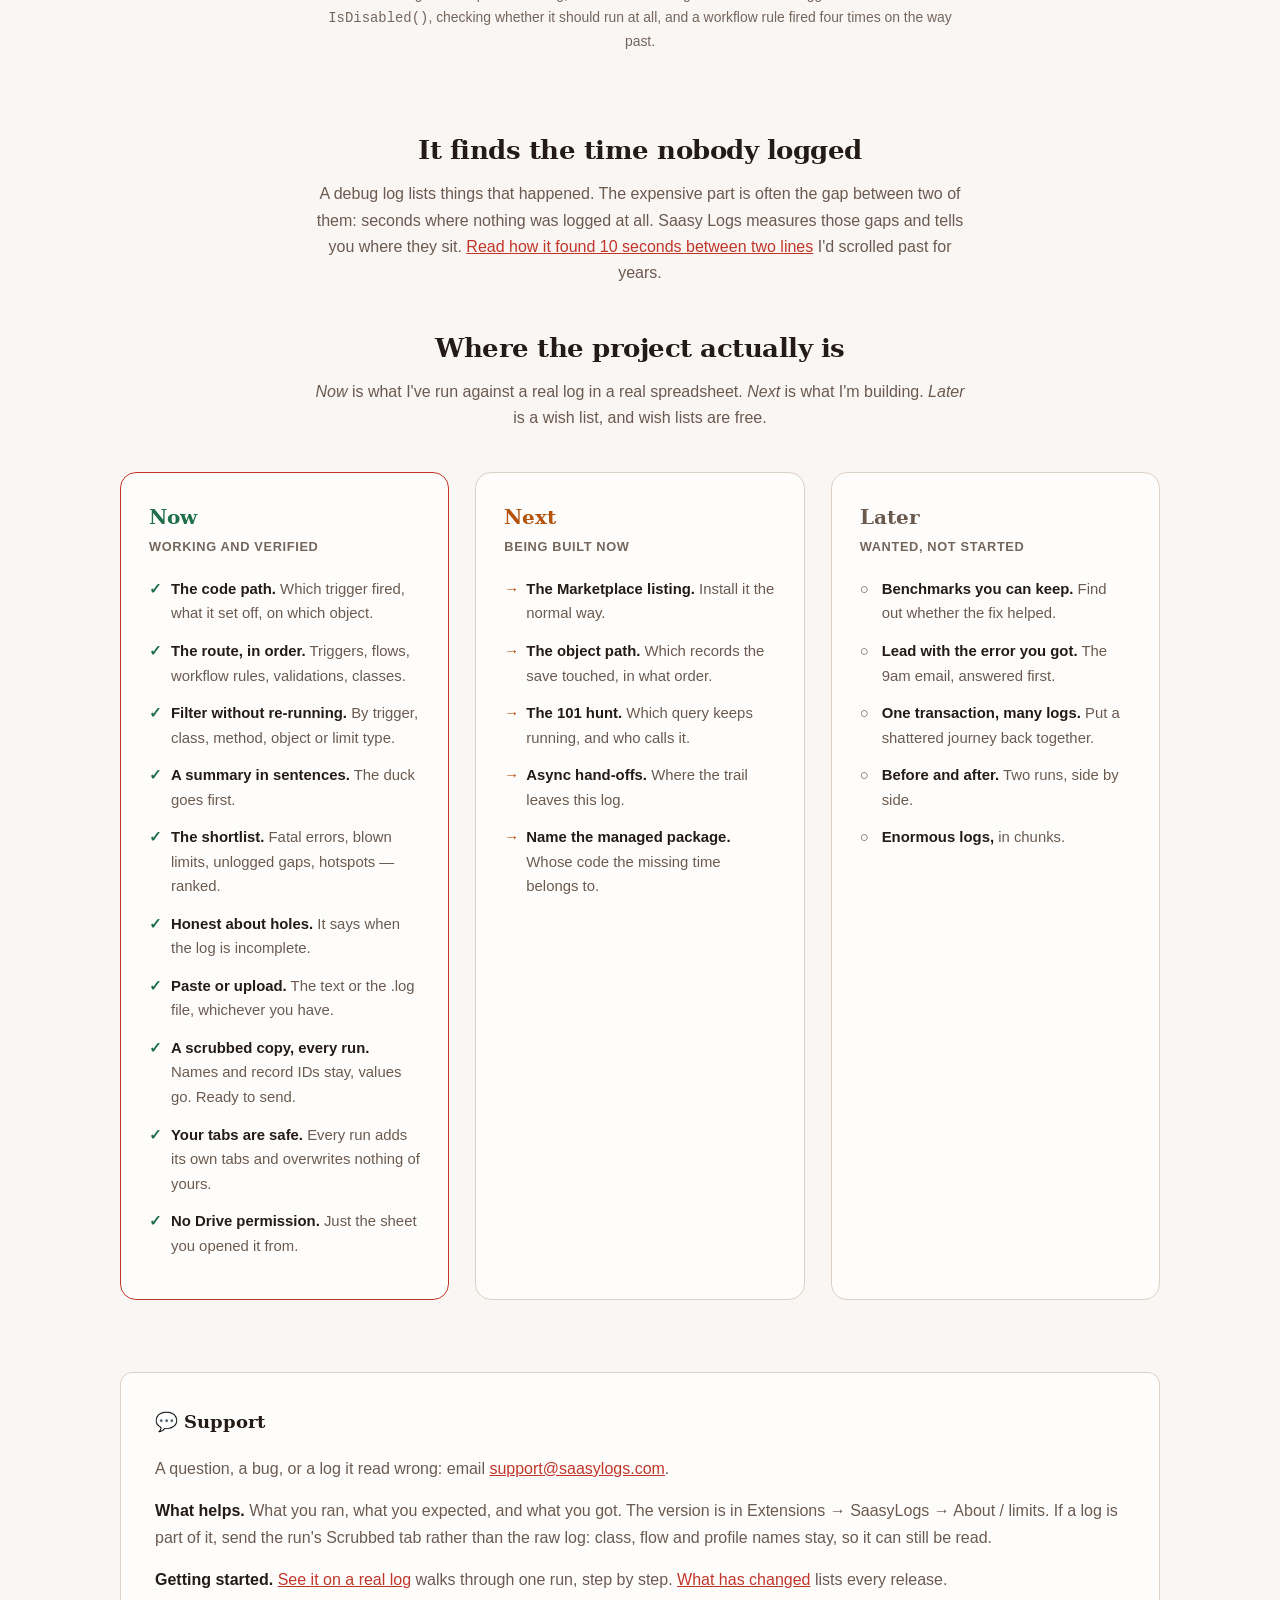
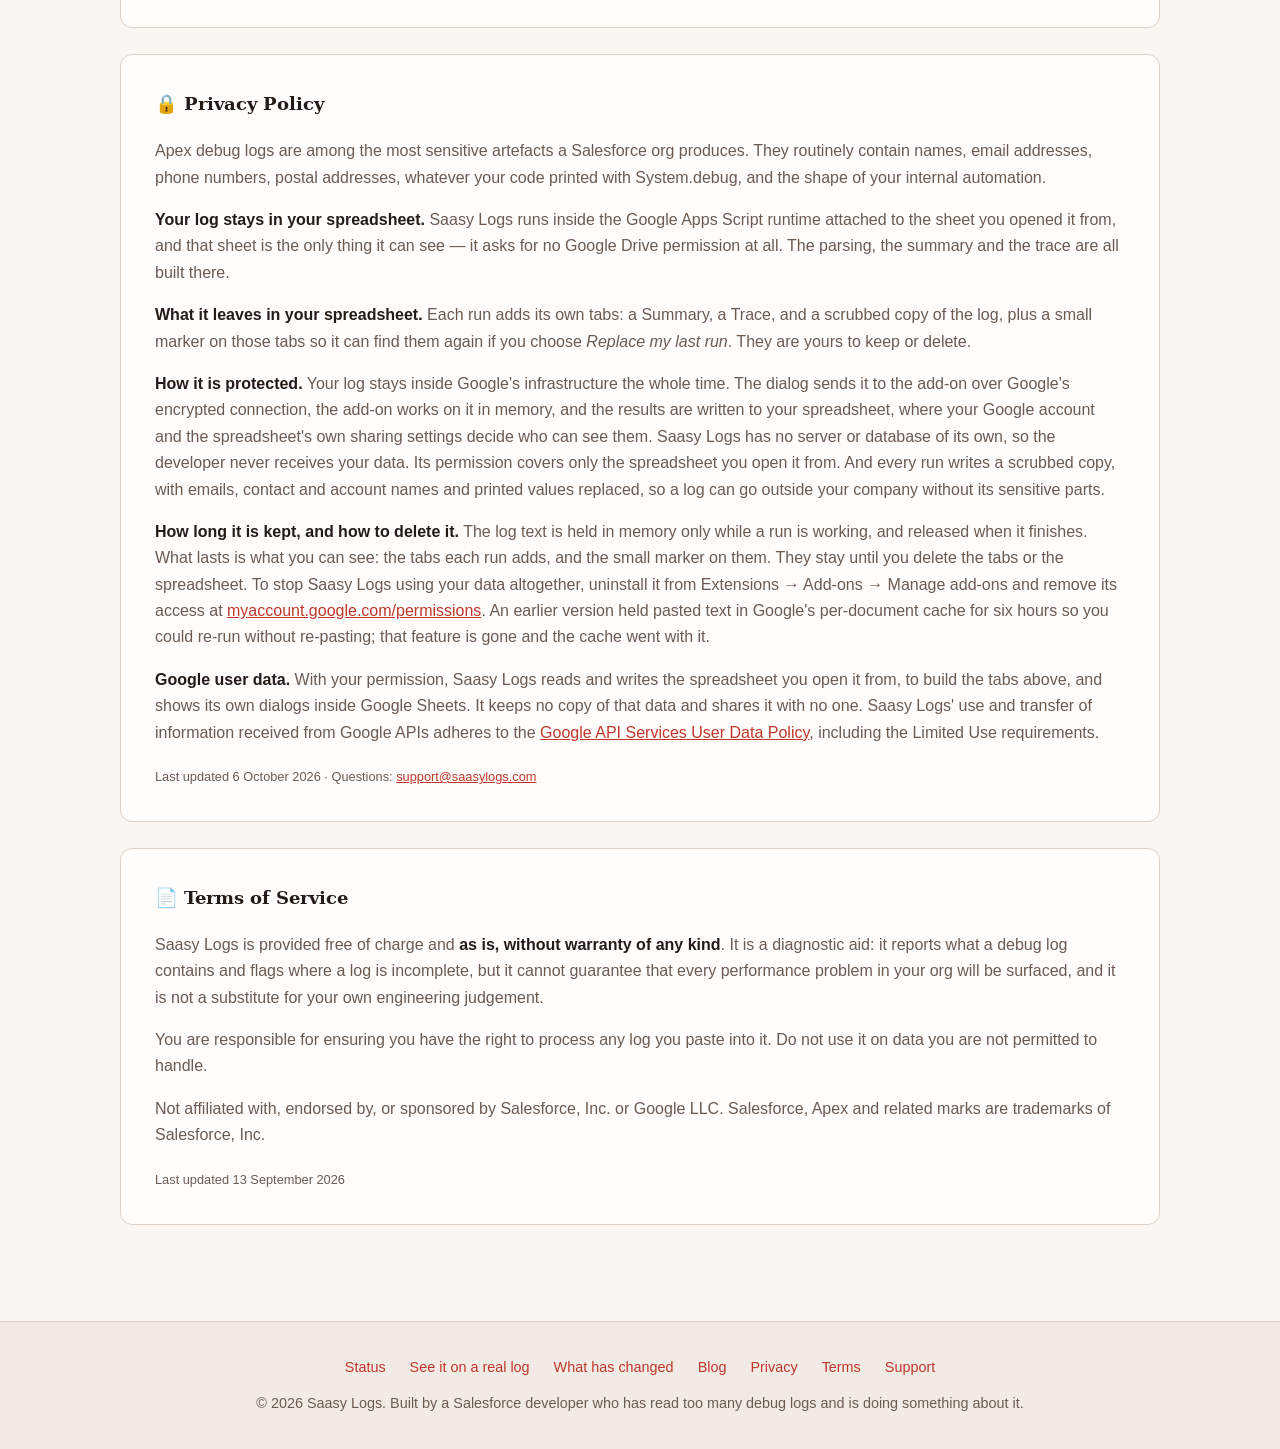
==== commit 7ad51dd2: "Privacy: data protection and retention/deletion, for Google's OAuth privacy finding Co-Authored-By: " ====
--- a/index.html
+++ b/index.html
@@ -439,11 +439,40 @@
         small marker on those tabs so it can find them again if you choose
         <em>Replace my last run</em>. They are yours to keep or delete.
       </p>
-      <p>
-        <strong>Nothing is kept anywhere else.</strong> An earlier
-        version held your pasted text in Google's per-document cache for six
-        hours so you could re-run without re-pasting; that feature is gone and
-        the cache went with it.
+      <!-- 6 Oct. Google's privacy review flagged: "does not specify any data
+           protection mechanisms for sensitive data". Its list of common
+           issues also names retention and deletion, which this section only
+           implied, so both are answered here. This also retires "Nothing is
+           kept anywhere else", the denial parked since 4 Oct; the cache
+           history moves into the retention paragraph, where it corrects
+           something an earlier user might believe. Checked against the code
+           6 Oct: no CacheService, PropertiesService, UrlFetchApp or logging
+           in the add-on; the only stored thing besides the tabs is the
+           developer-metadata marker. -->
+      <p>
+        <strong>How it is protected.</strong> Your log stays inside Google's
+        infrastructure the whole time. The dialog sends it to the add-on over
+        Google's encrypted connection, the add-on works on it in memory, and
+        the results are written to your spreadsheet, where your Google account
+        and the spreadsheet's own sharing settings decide who can see them.
+        Saasy Logs has no server or database of its own, so the developer
+        never receives your data. Its permission covers only the spreadsheet
+        you open it from. And every run writes a scrubbed copy, with emails,
+        contact and account names and printed values replaced, so a log can
+        go outside your company without its sensitive parts.
+      </p>
+      <p>
+        <strong>How long it is kept, and how to delete it.</strong> The log
+        text is held in memory only while a run is working, and released when
+        it finishes. What lasts is what you can see: the tabs each run adds,
+        and the small marker on them. They stay until you delete the tabs or
+        the spreadsheet. To stop Saasy Logs using your data altogether,
+        uninstall it from Extensions → Add-ons → Manage add-ons and remove its
+        access at
+        <a href="https://myaccount.google.com/permissions">myaccount.google.com/permissions</a>.
+        An earlier version held pasted text in Google's per-document cache for
+        six hours so you could re-run without re-pasting; that feature is gone
+        and the cache went with it.
       </p>
       <!-- 4 Oct, submitted for OAuth verification. Google's reviewers check
            the privacy policy for three things this section only implied: what
@@ -461,7 +490,7 @@
         API Services User Data Policy</a>, including the Limited Use
         requirements.
       </p>
-      <p class="updated">Last updated 4 October 2026 · Questions: <a href="mailto:support@saasylogs.com">support@saasylogs.com</a></p>
+      <p class="updated">Last updated 6 October 2026 · Questions: <a href="mailto:support@saasylogs.com">support@saasylogs.com</a></p>
     </section>
 
     <section class="legal-section" id="terms">
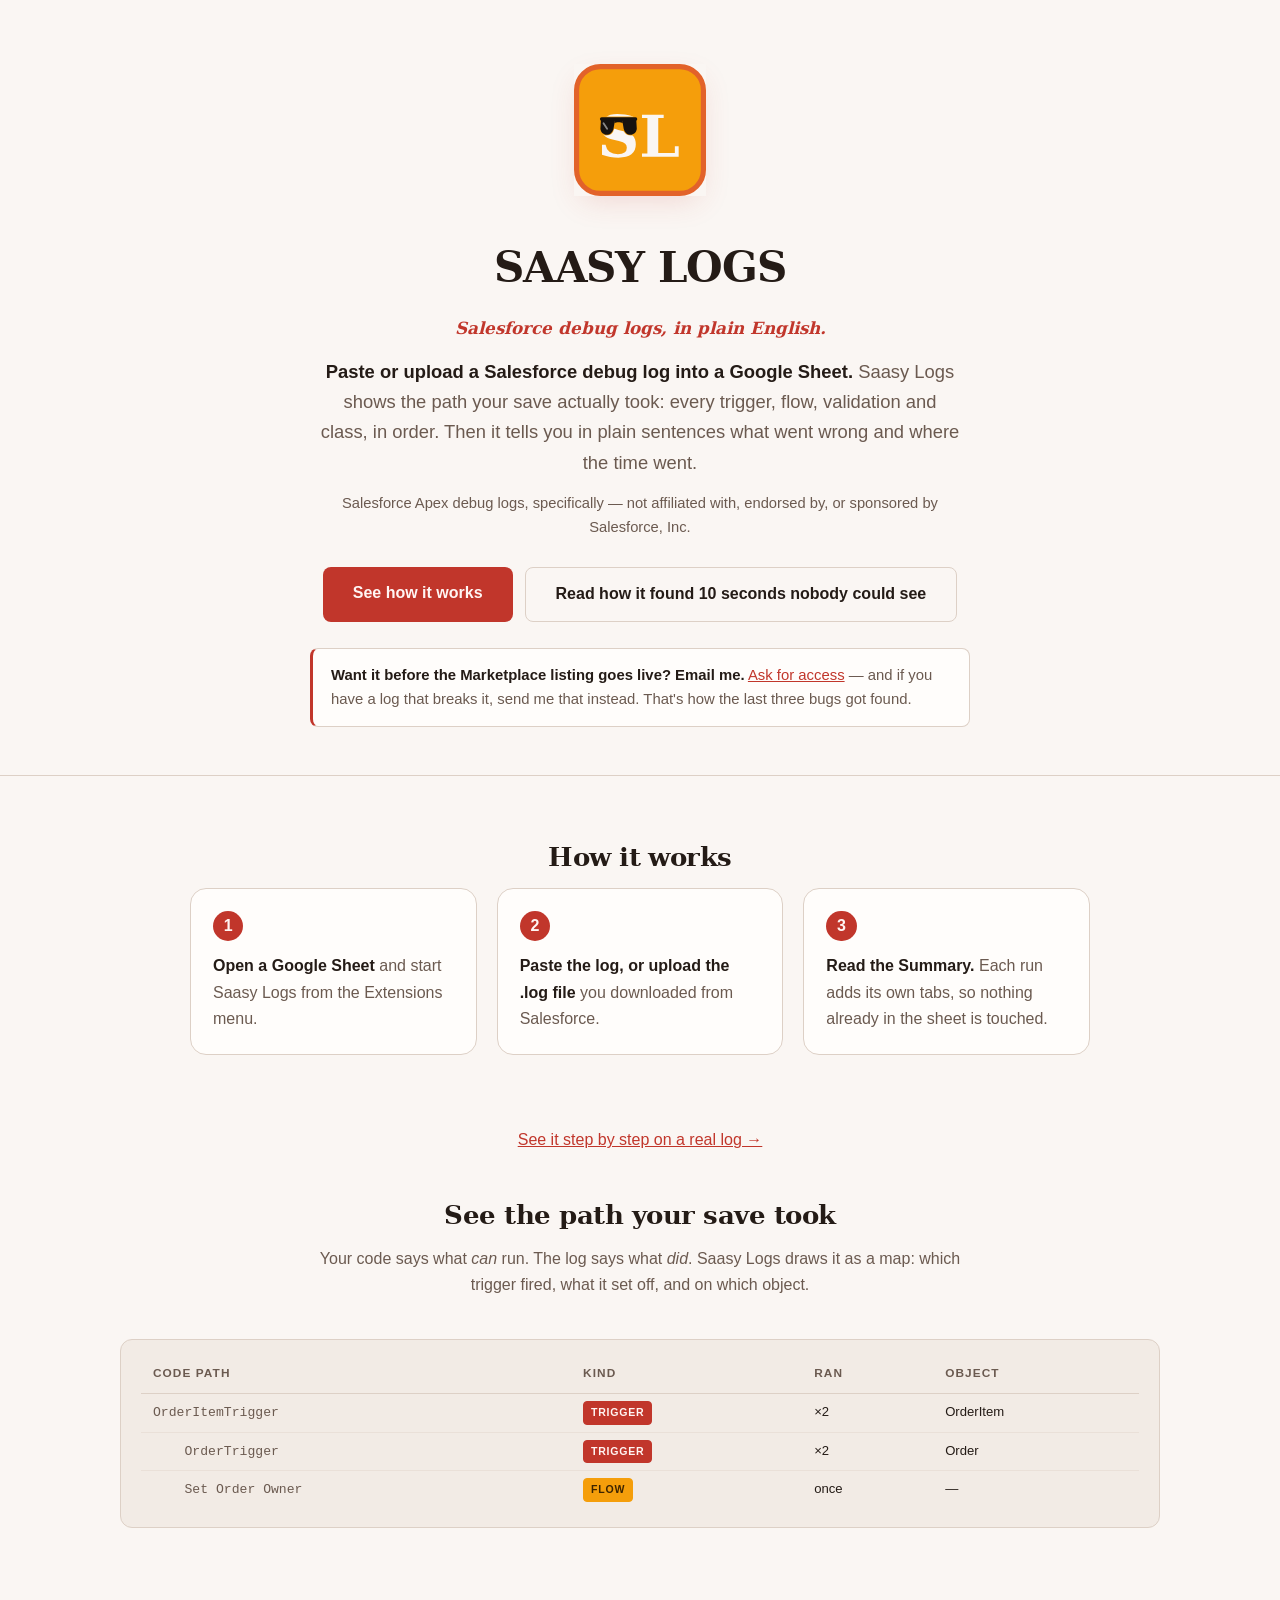
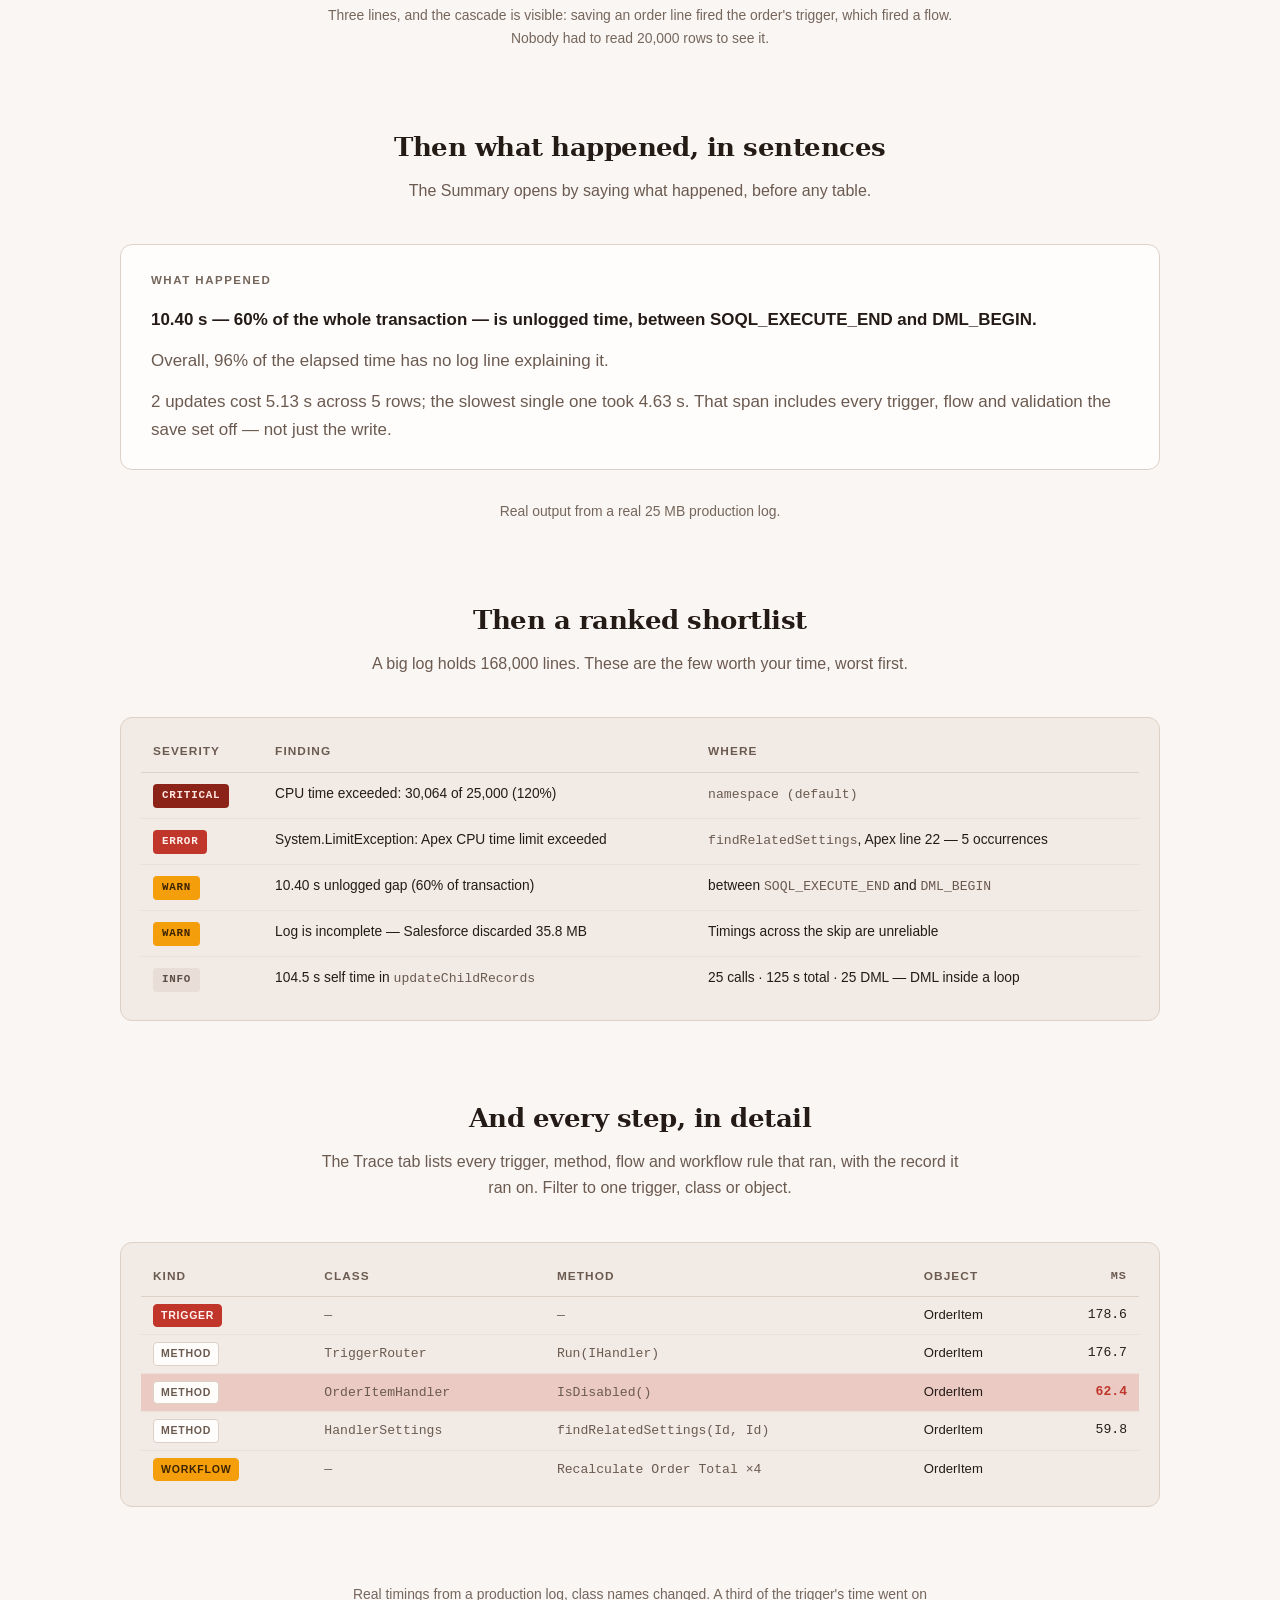
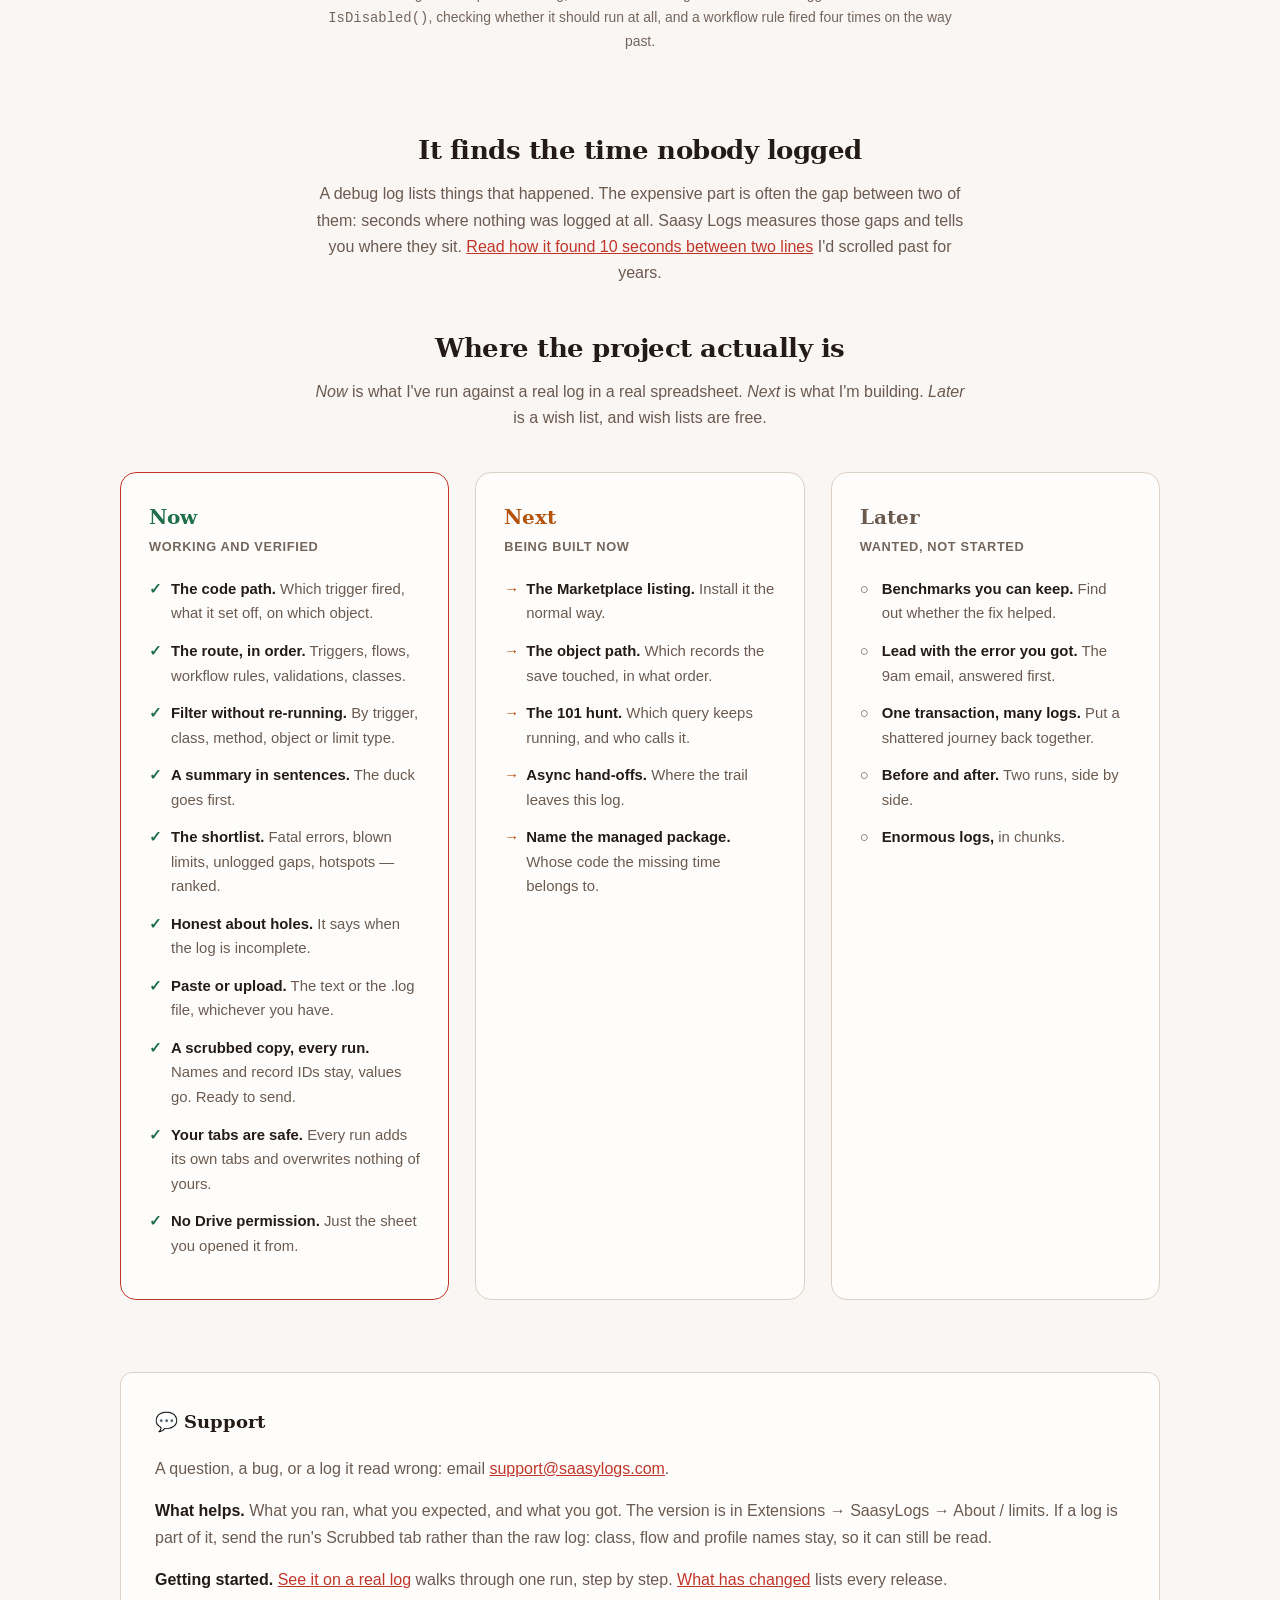
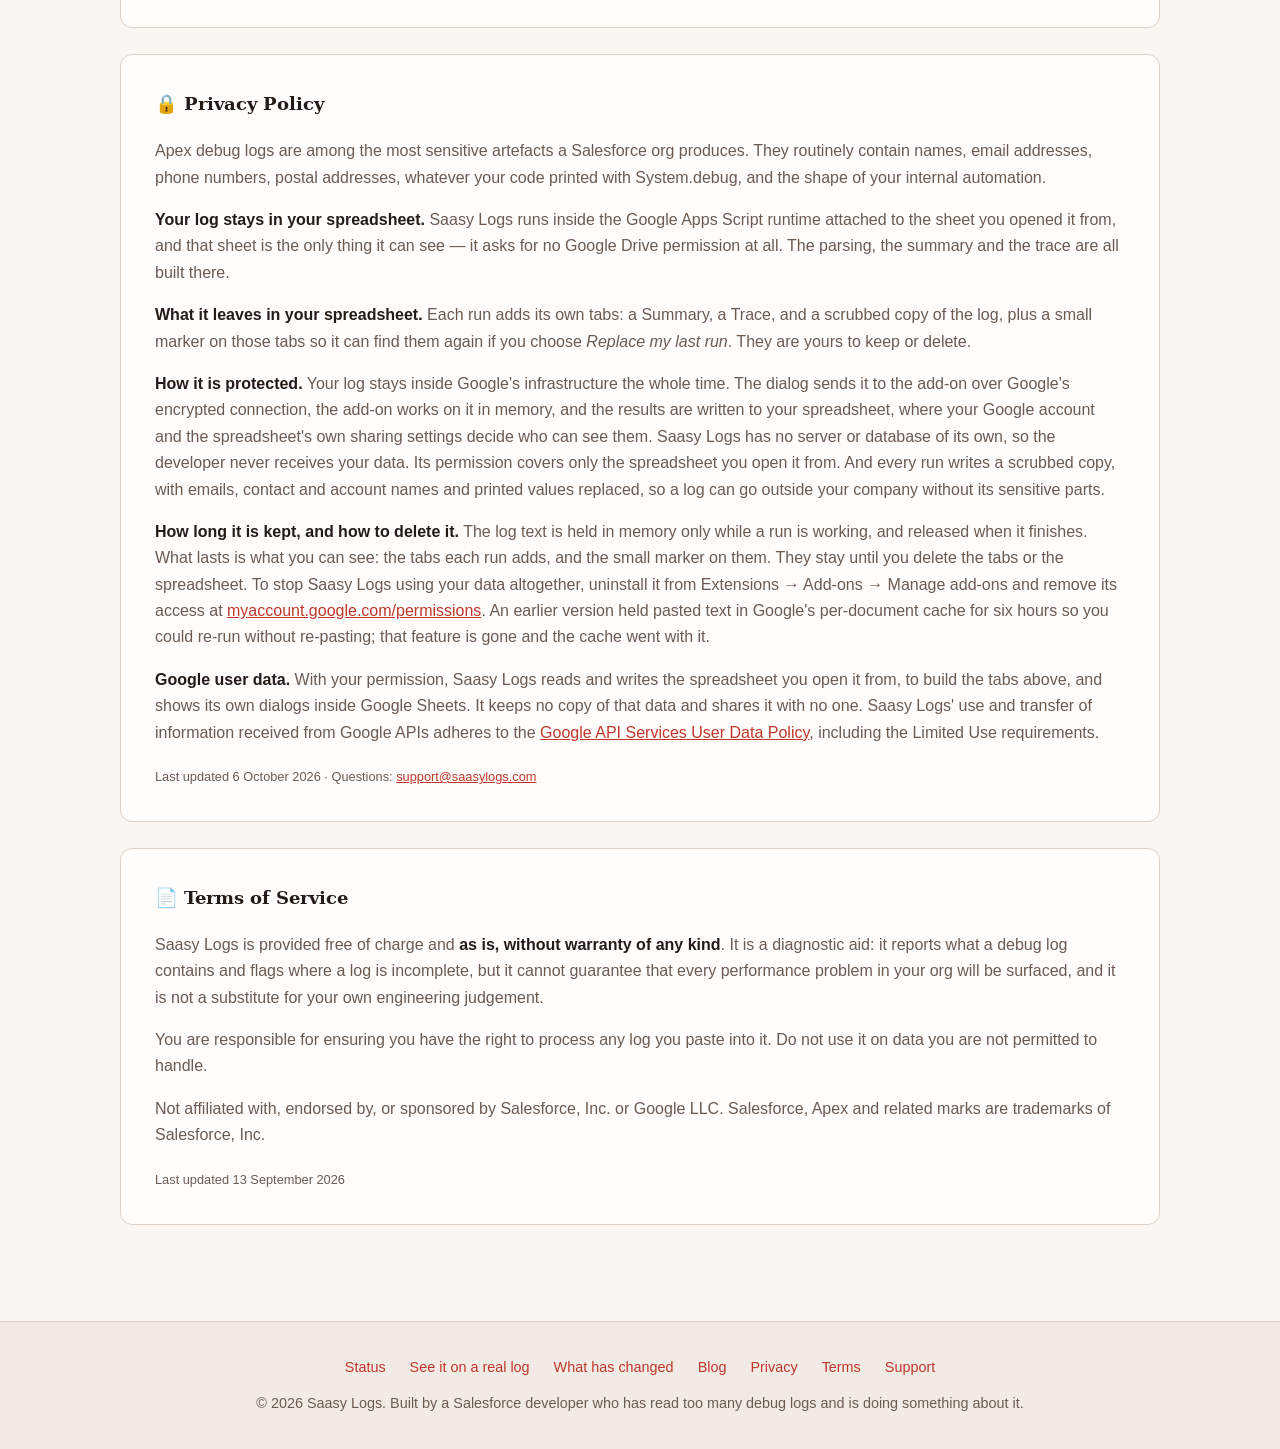
==== commit 5c7ee908: "Homepage notice: listing in Marketplace review, email until it goes live Co-Authored-By: Claude Opus" ====
--- a/index.html
+++ b/index.html
@@ -142,9 +142,14 @@
     yet, so getting it is a conversation — without using the word that reads
     as "unfinished". The ask for breaking logs stays; it is the most useful
     sentence on the page and it has actually worked.
+
+    Decided 18 Nov: OAuth verification passed and the listing went in for
+    Marketplace review. "Email me and I'll set you up" read as gated access to
+    a reviewer, so it now says the listing is coming and email is the way in
+    until then. On approval, this becomes the install link.
   -->
   <p class="notice">
-    <strong>Not on the Marketplace yet — email me and I'll set you up.</strong>
+    <strong>Want it before the Marketplace listing goes live? Email me.</strong>
     <a href="mailto:support@saasylogs.com?subject=Saasy%20Logs%20access">Ask
     for access</a> — and if you have a log that breaks it, send me that instead.
     That's how the last three bugs got found.
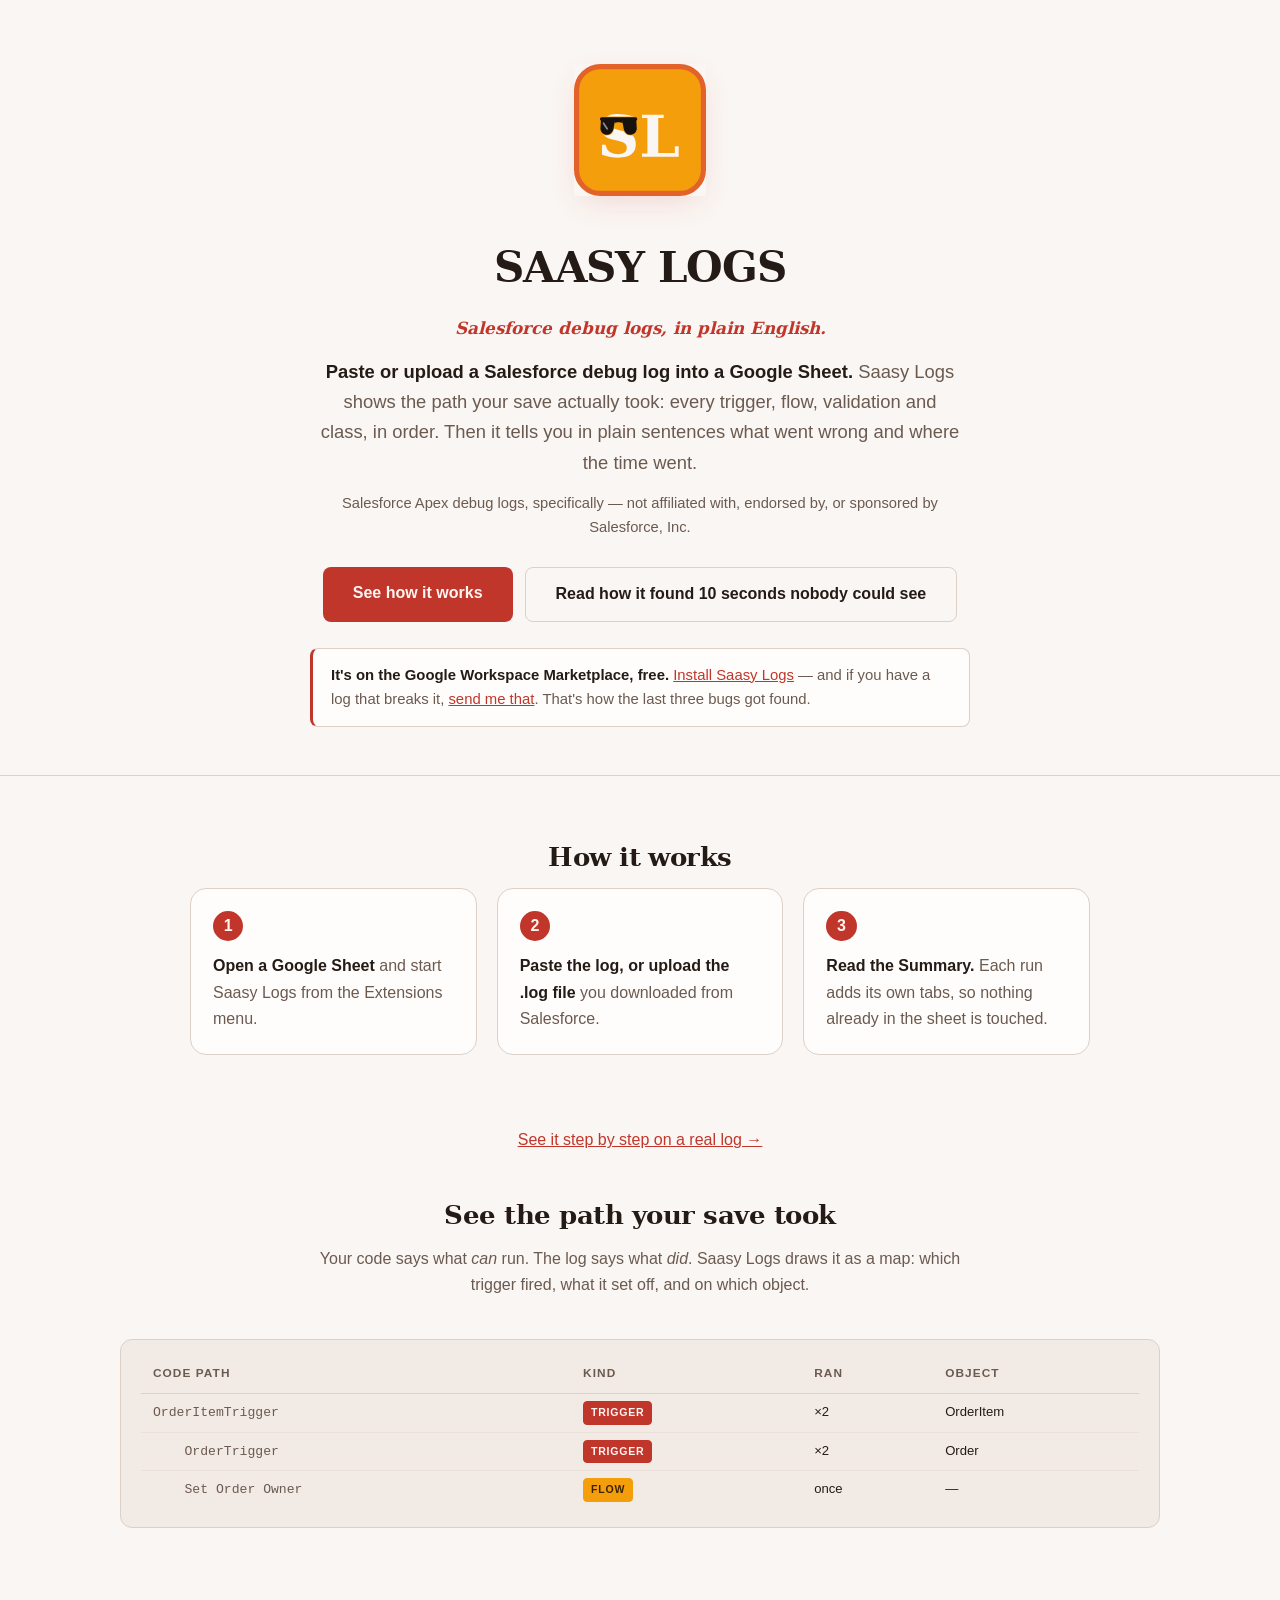
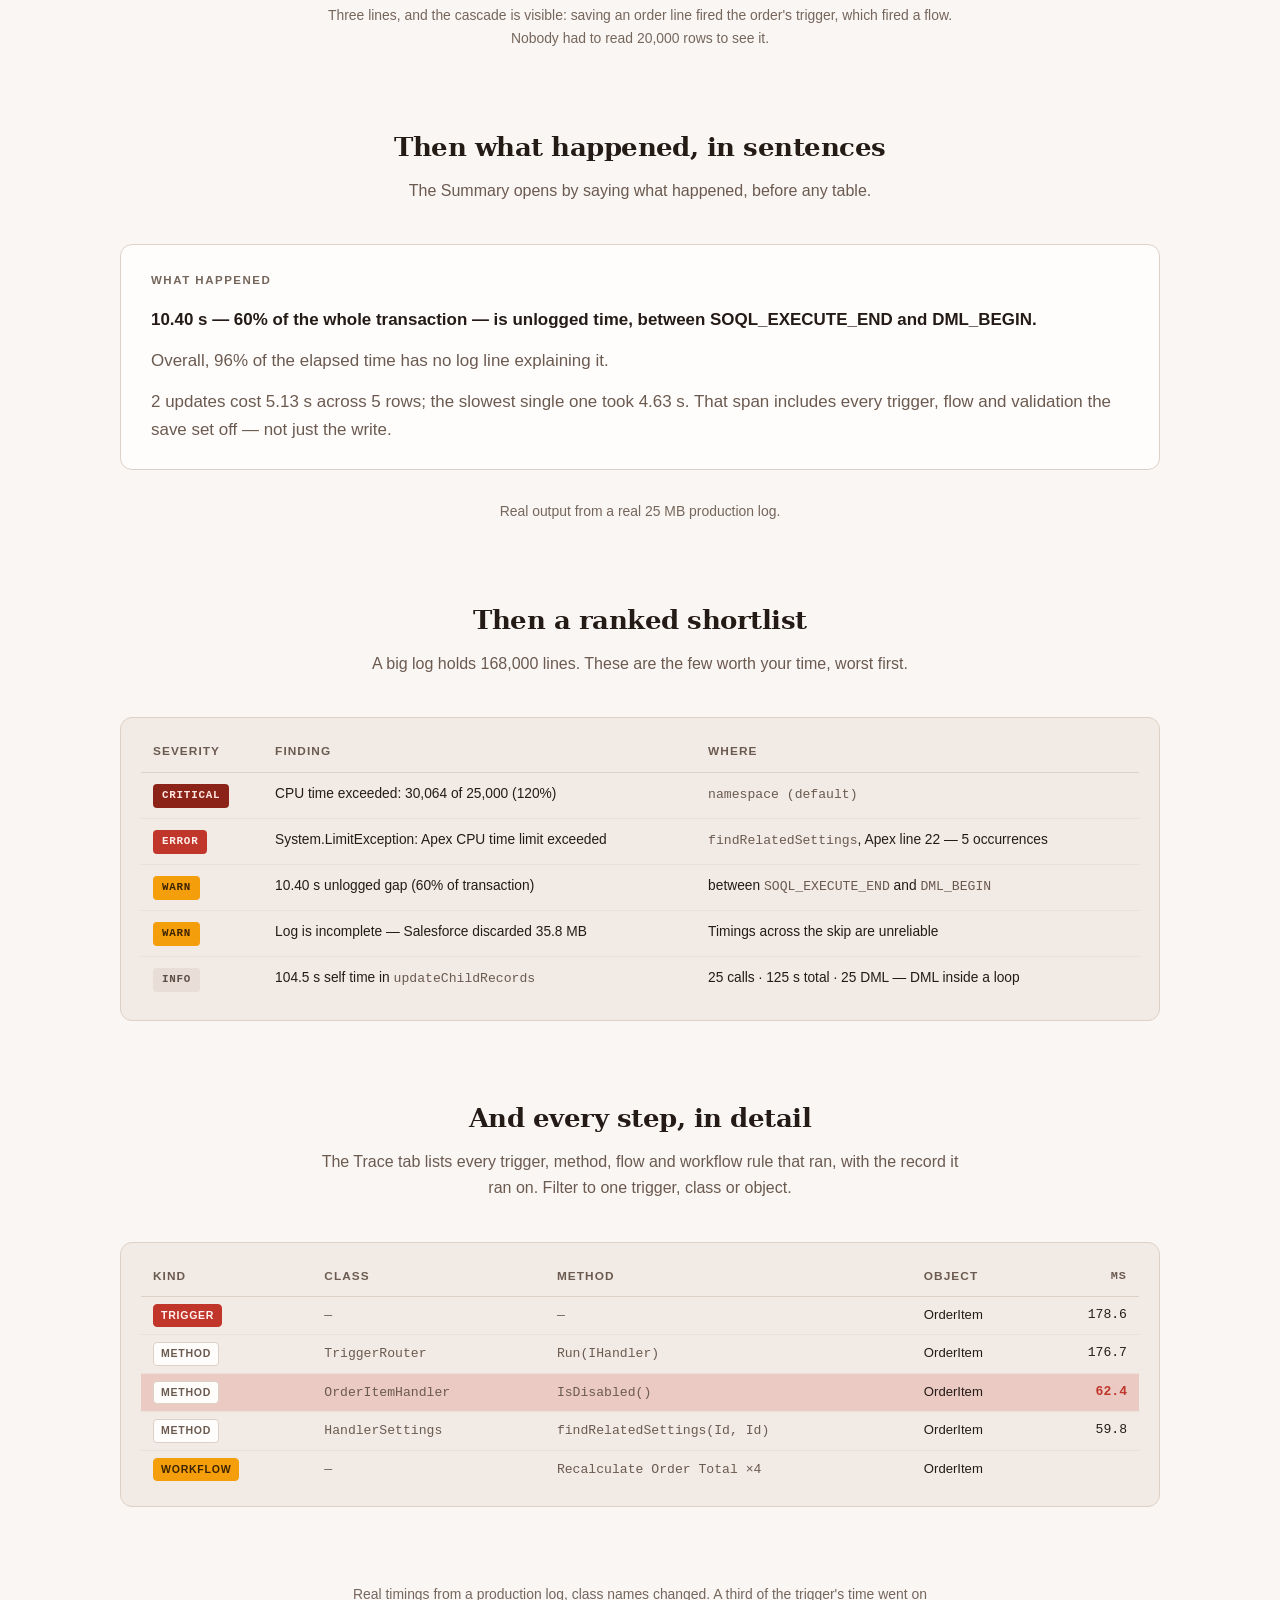
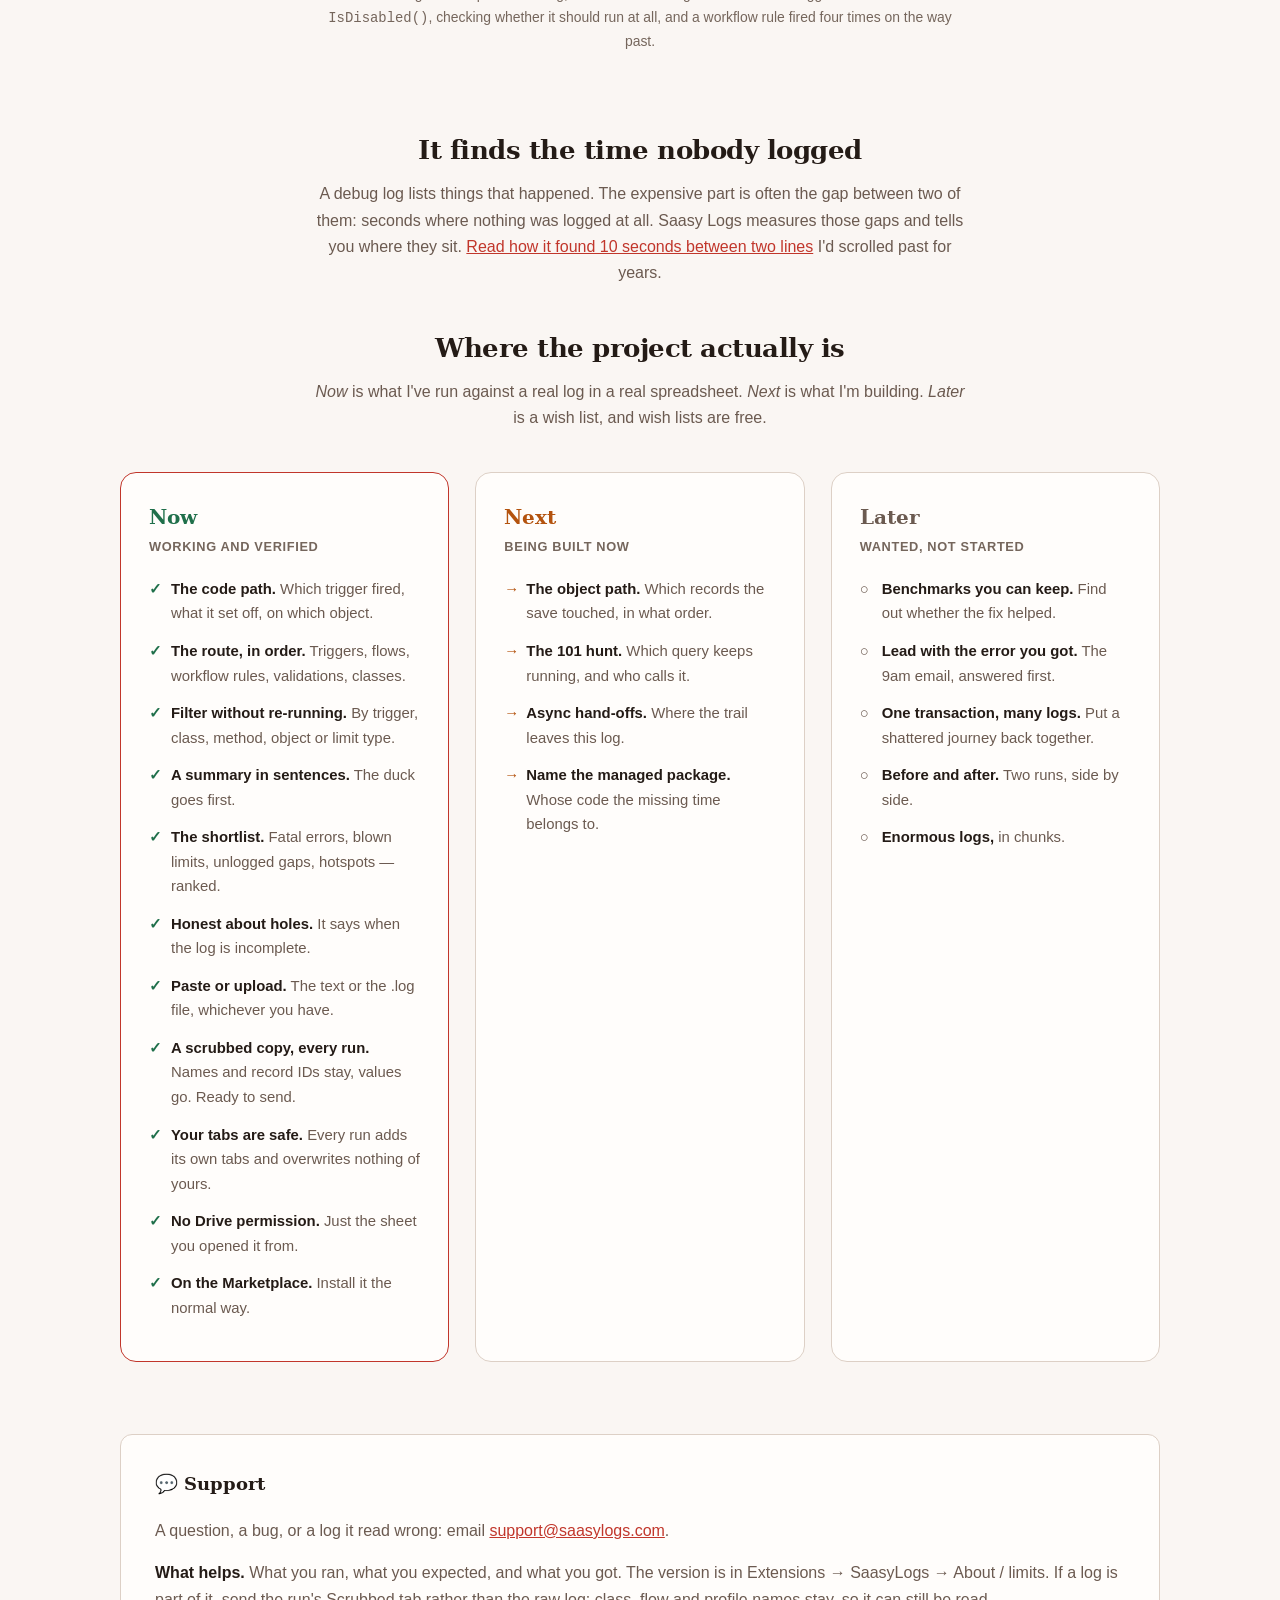
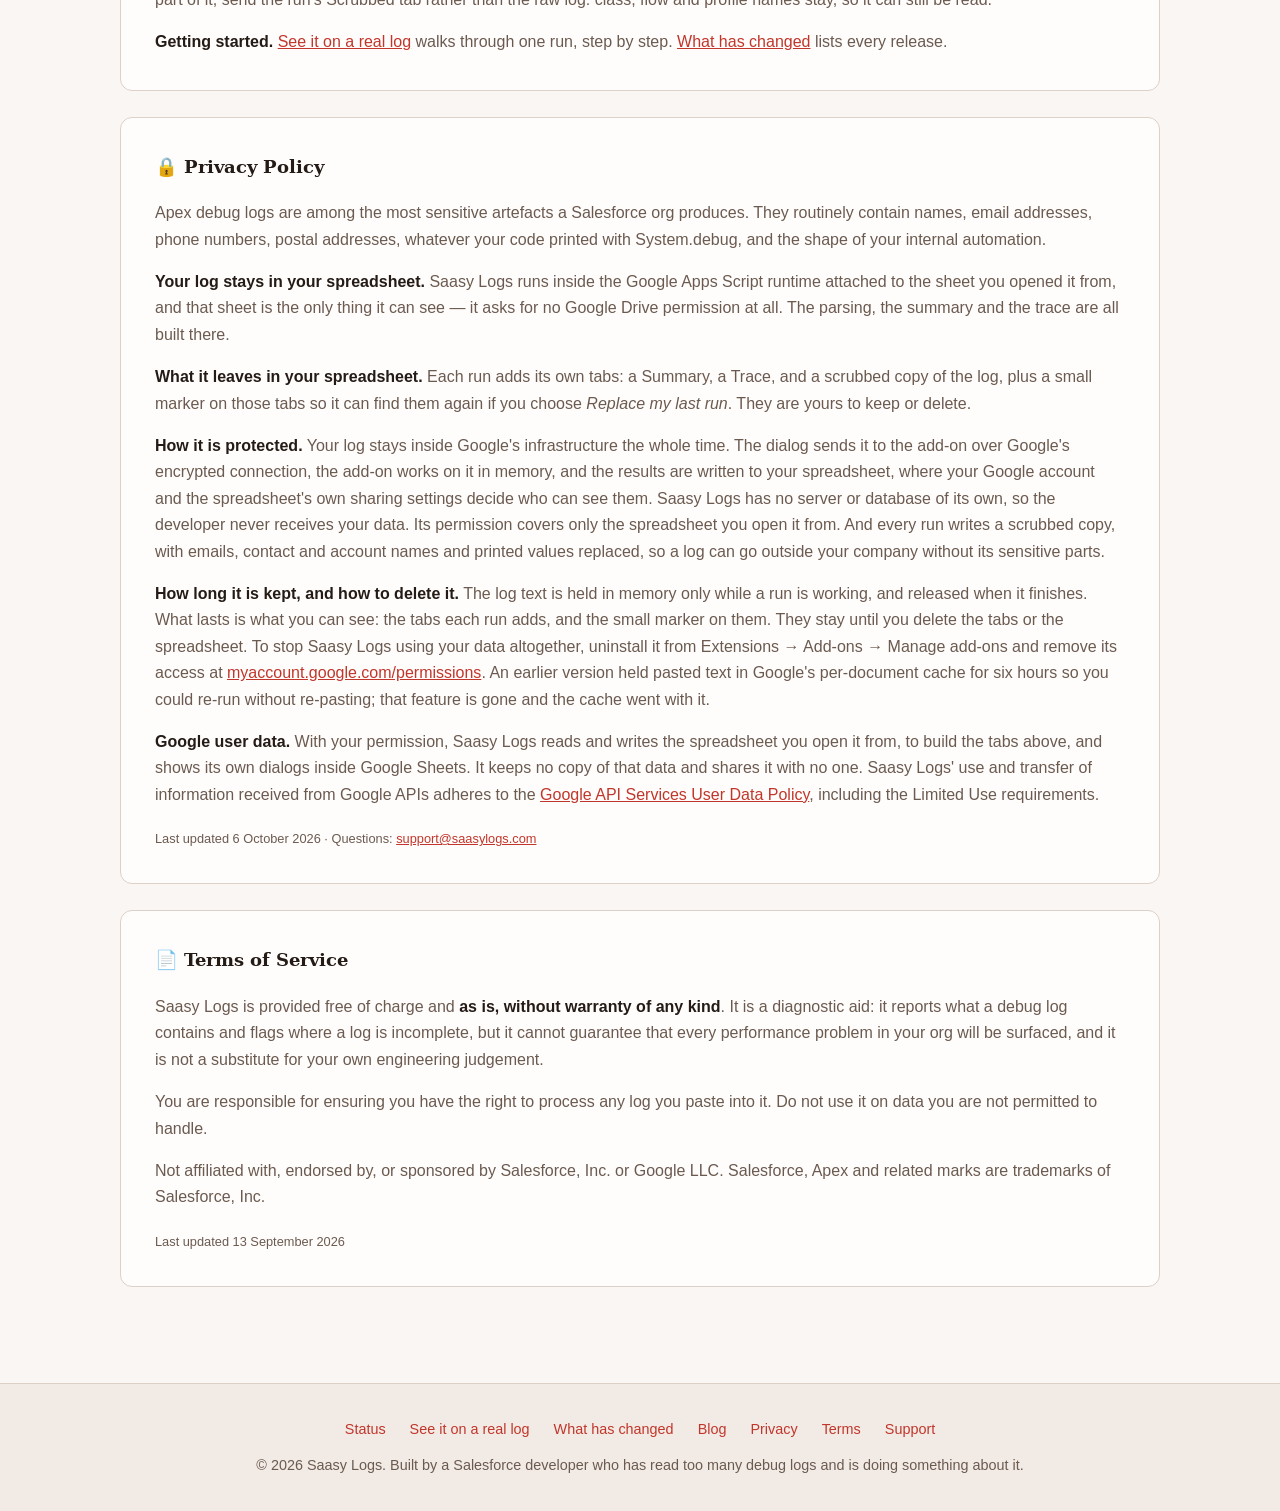
==== commit ba41215e: "Install link: listing approved and published on the Marketplace Homepage notice and the /see/ button" ====
--- a/index.html
+++ b/index.html
@@ -147,11 +147,15 @@
     Marketplace review. "Email me and I'll set you up" read as gated access to
     a reviewer, so it now says the listing is coming and email is the way in
     until then. On approval, this becomes the install link.
+
+    Decided 19 Nov: the listing was approved and published, so the notice is
+    the install link now. Email stays for logs that break it.
   -->
   <p class="notice">
-    <strong>Want it before the Marketplace listing goes live? Email me.</strong>
-    <a href="mailto:support@saasylogs.com?subject=Saasy%20Logs%20access">Ask
-    for access</a> — and if you have a log that breaks it, send me that instead.
+    <strong>It's on the Google Workspace Marketplace, free.</strong>
+    <a href="https://workspace.google.com/marketplace/app/saasy_logs/726192293541">Install
+    Saasy&nbsp;Logs</a> — and if you have a log that breaks it,
+    <a href="mailto:support@saasylogs.com?subject=Saasy%20Logs%20log">send me that</a>.
     That's how the last three bugs got found.
   </p>
 </header>
@@ -347,6 +351,7 @@
           <li><strong>A scrubbed copy, every run.</strong> Names and record IDs stay, values go. Ready to send.</li>
           <li><strong>Your tabs are safe.</strong> Every run adds its own tabs and overwrites nothing of yours.</li>
           <li><strong>No Drive permission.</strong> Just the sheet you opened it from.</li>
+          <li><strong>On the Marketplace.</strong> Install it the normal way.</li>
         </ul>
       </div>
 
@@ -354,7 +359,6 @@
         <div class="stage-name next">Next</div>
         <div class="stage-sub">Being built now</div>
         <ul class="feature-list">
-          <li><strong>The Marketplace listing.</strong> Install it the normal way.</li>
           <li><strong>The object path.</strong> Which records the save touched, in what order.</li>
           <li><strong>The 101 hunt.</strong> Which query keeps running, and who calls it.</li>
           <li><strong>Async hand-offs.</strong> Where the trail leaves this log.</li>
